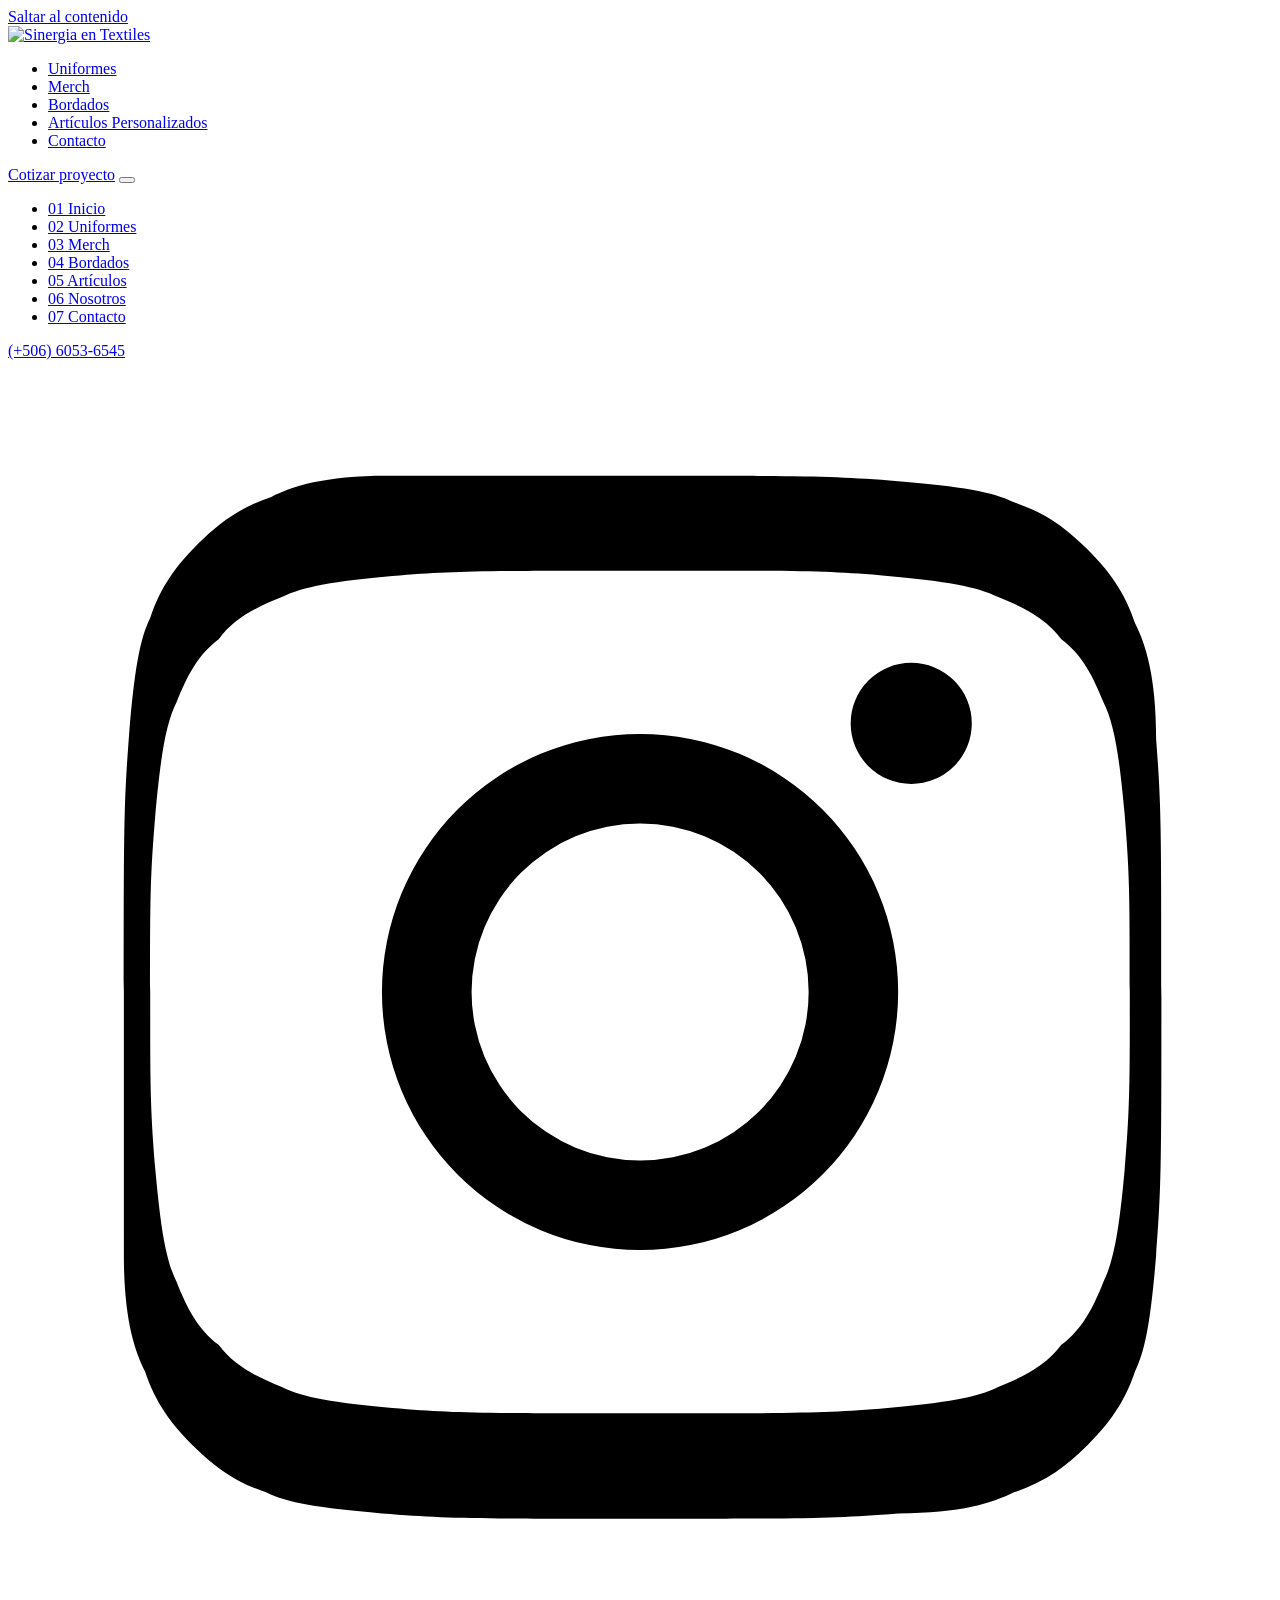
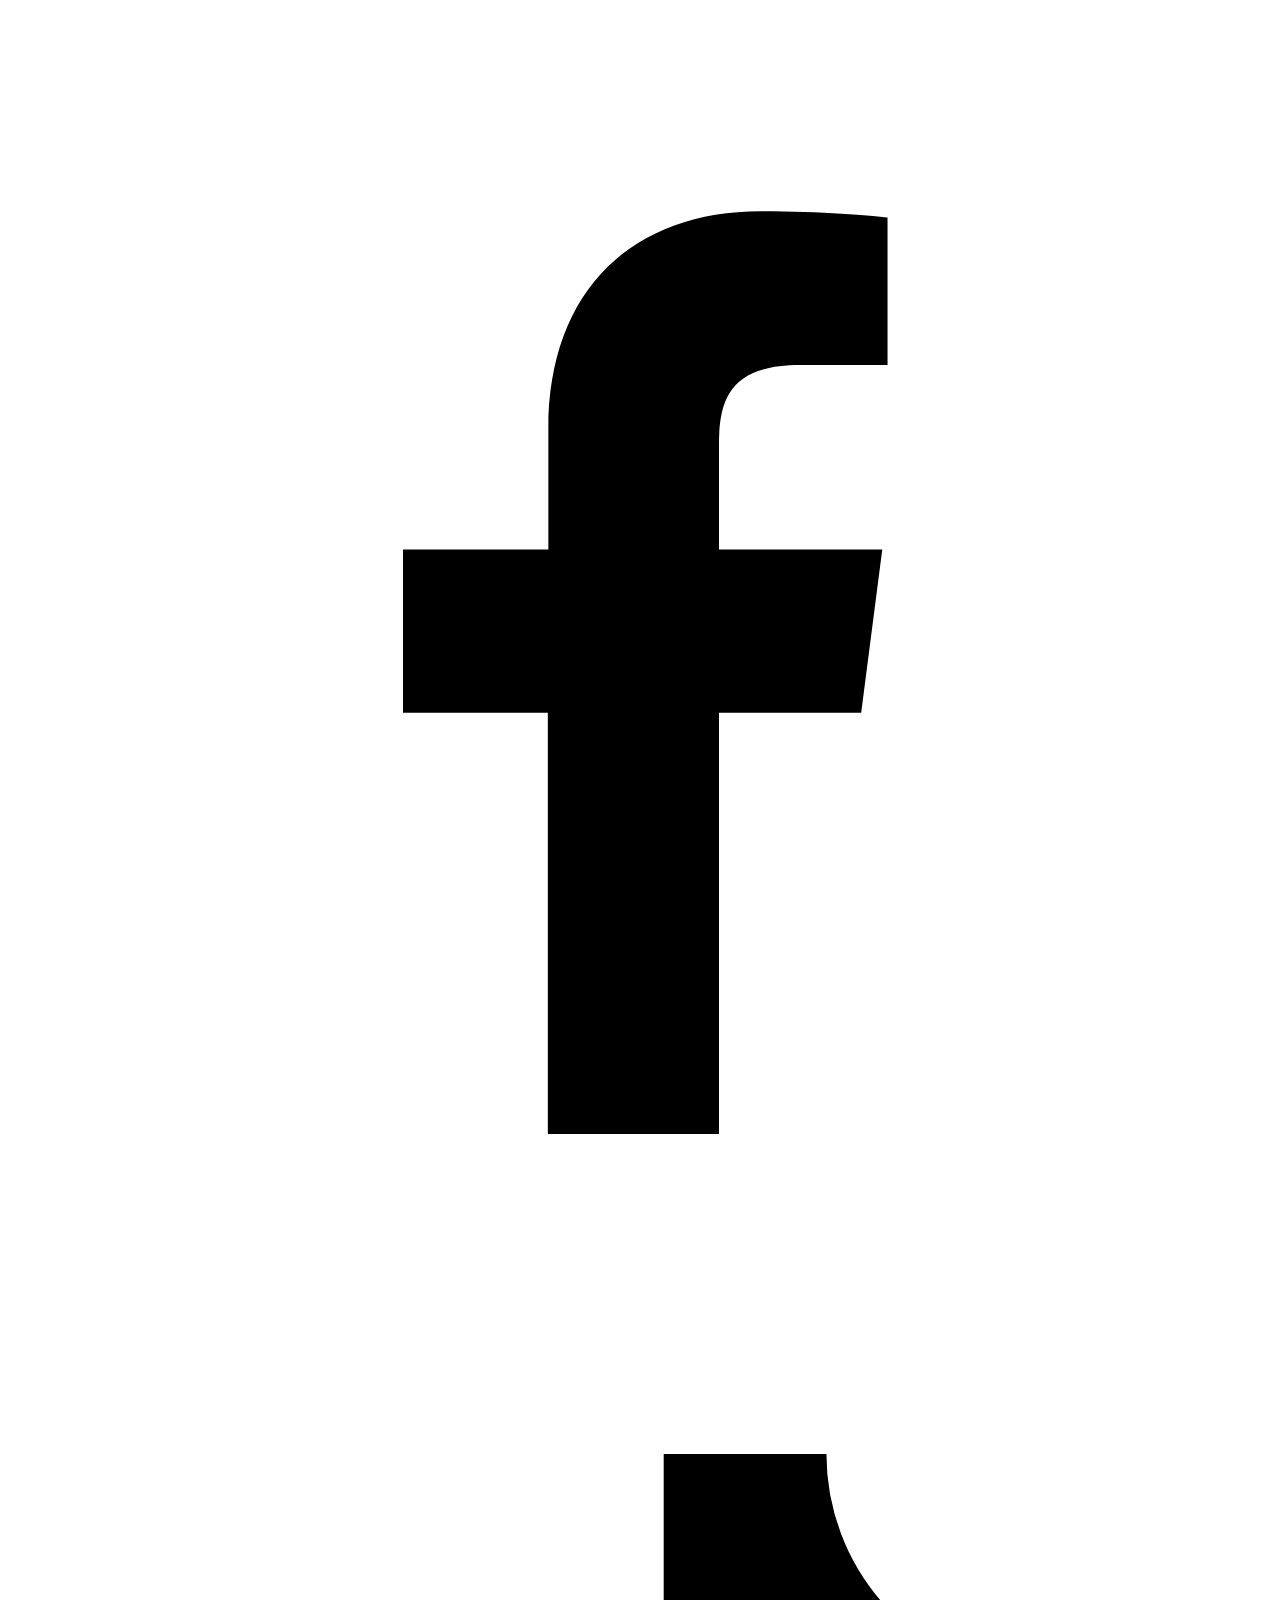
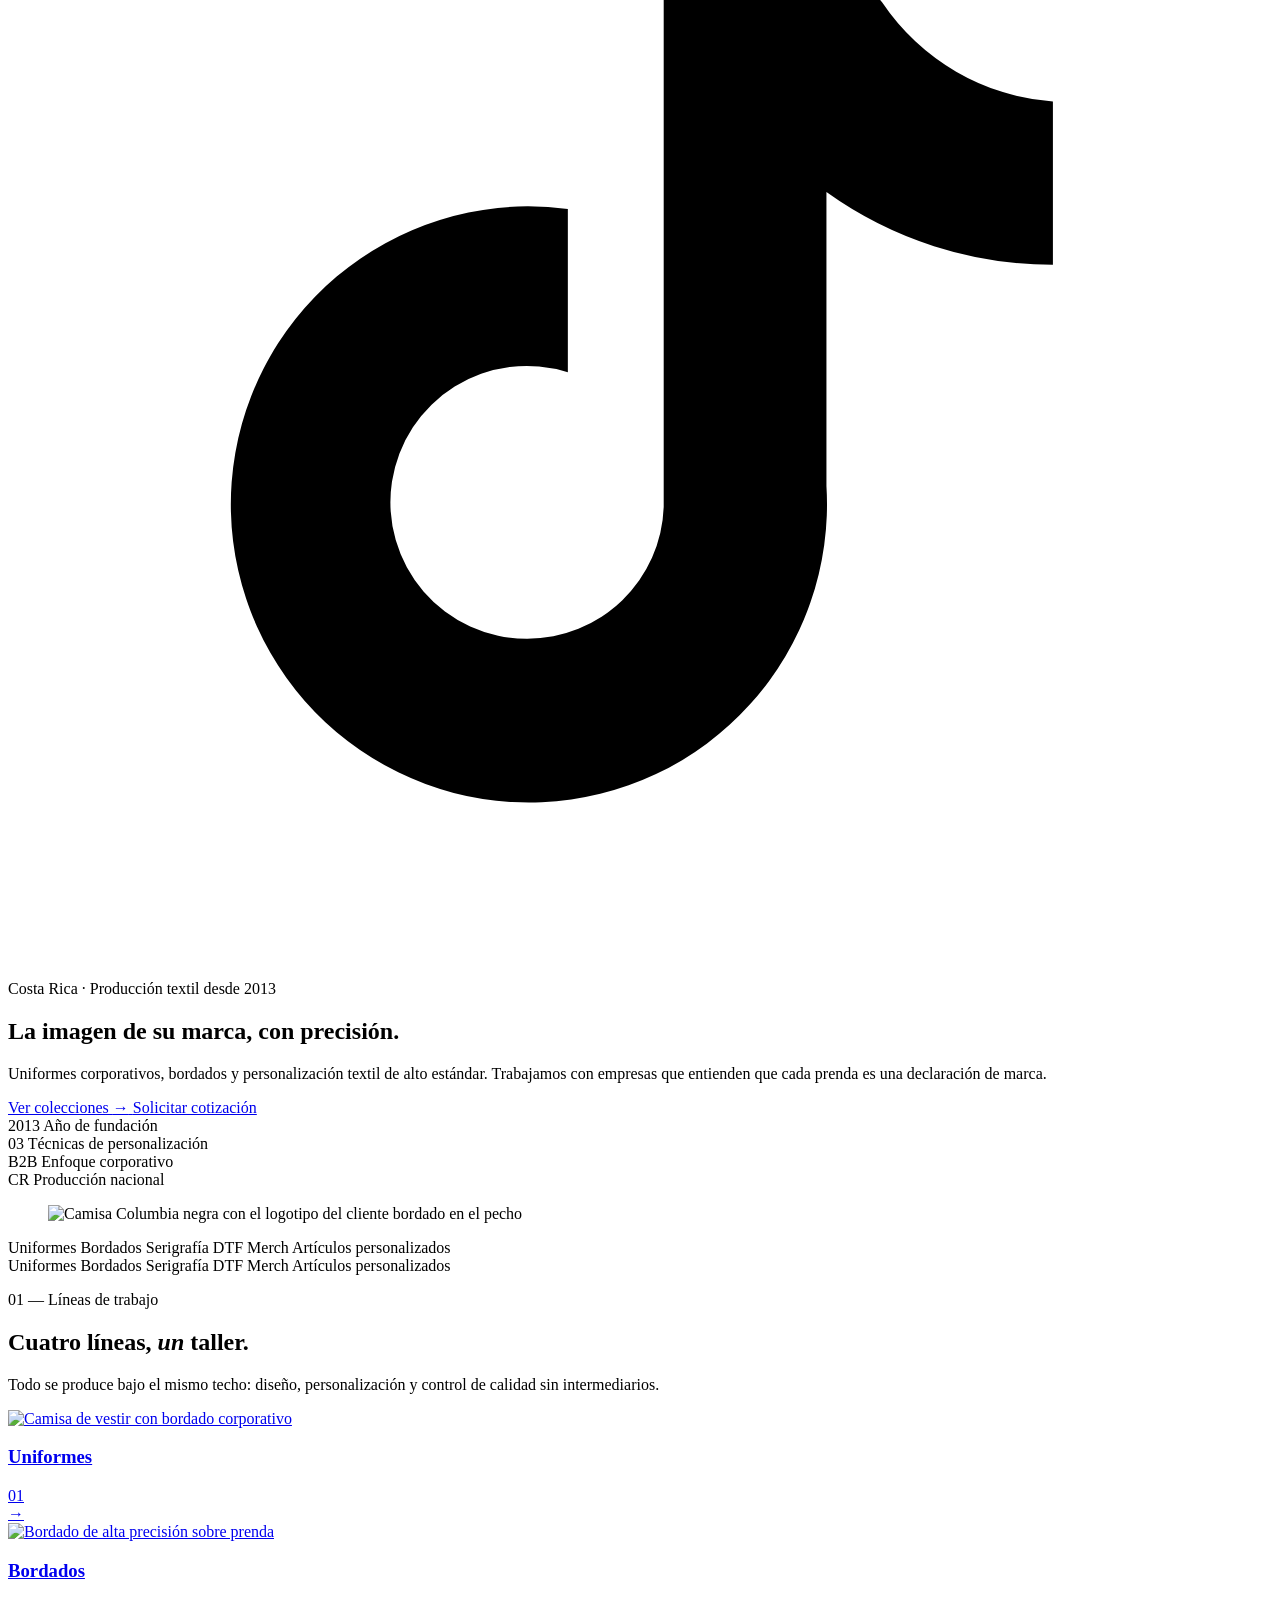
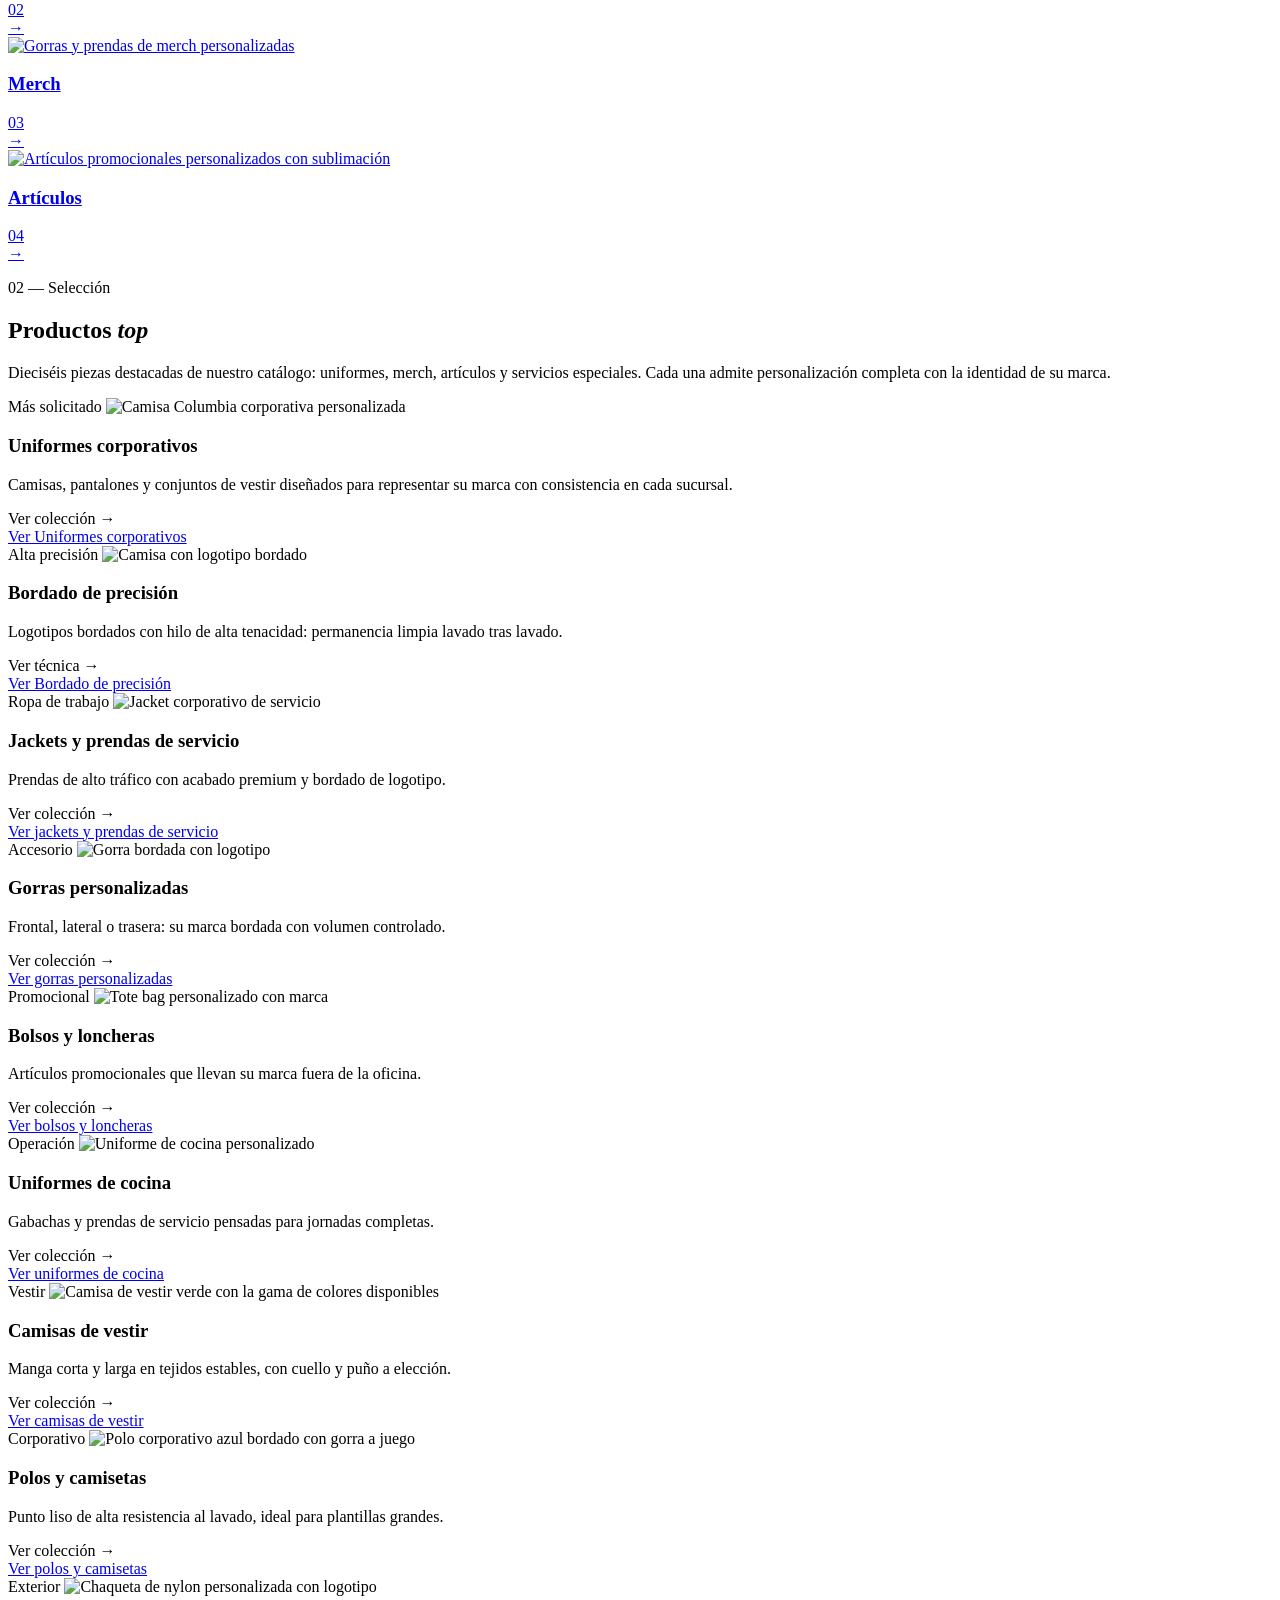
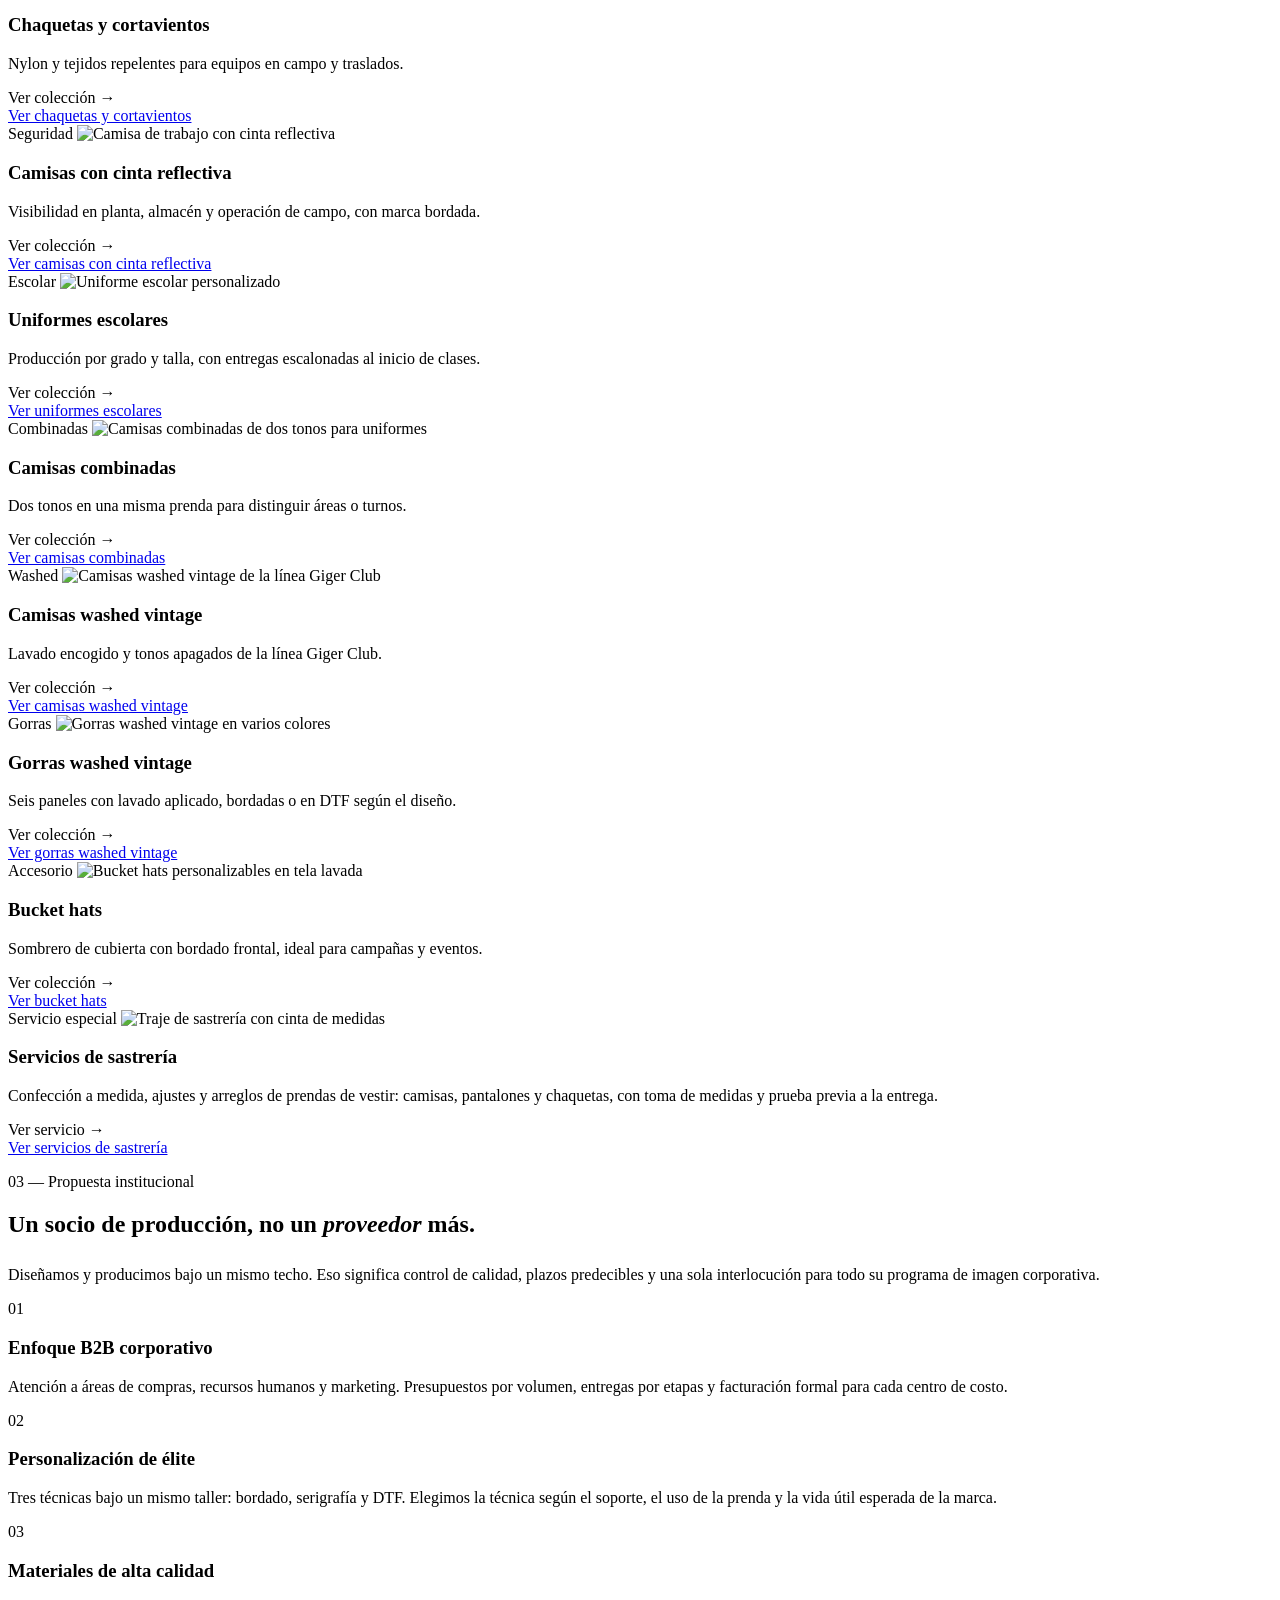
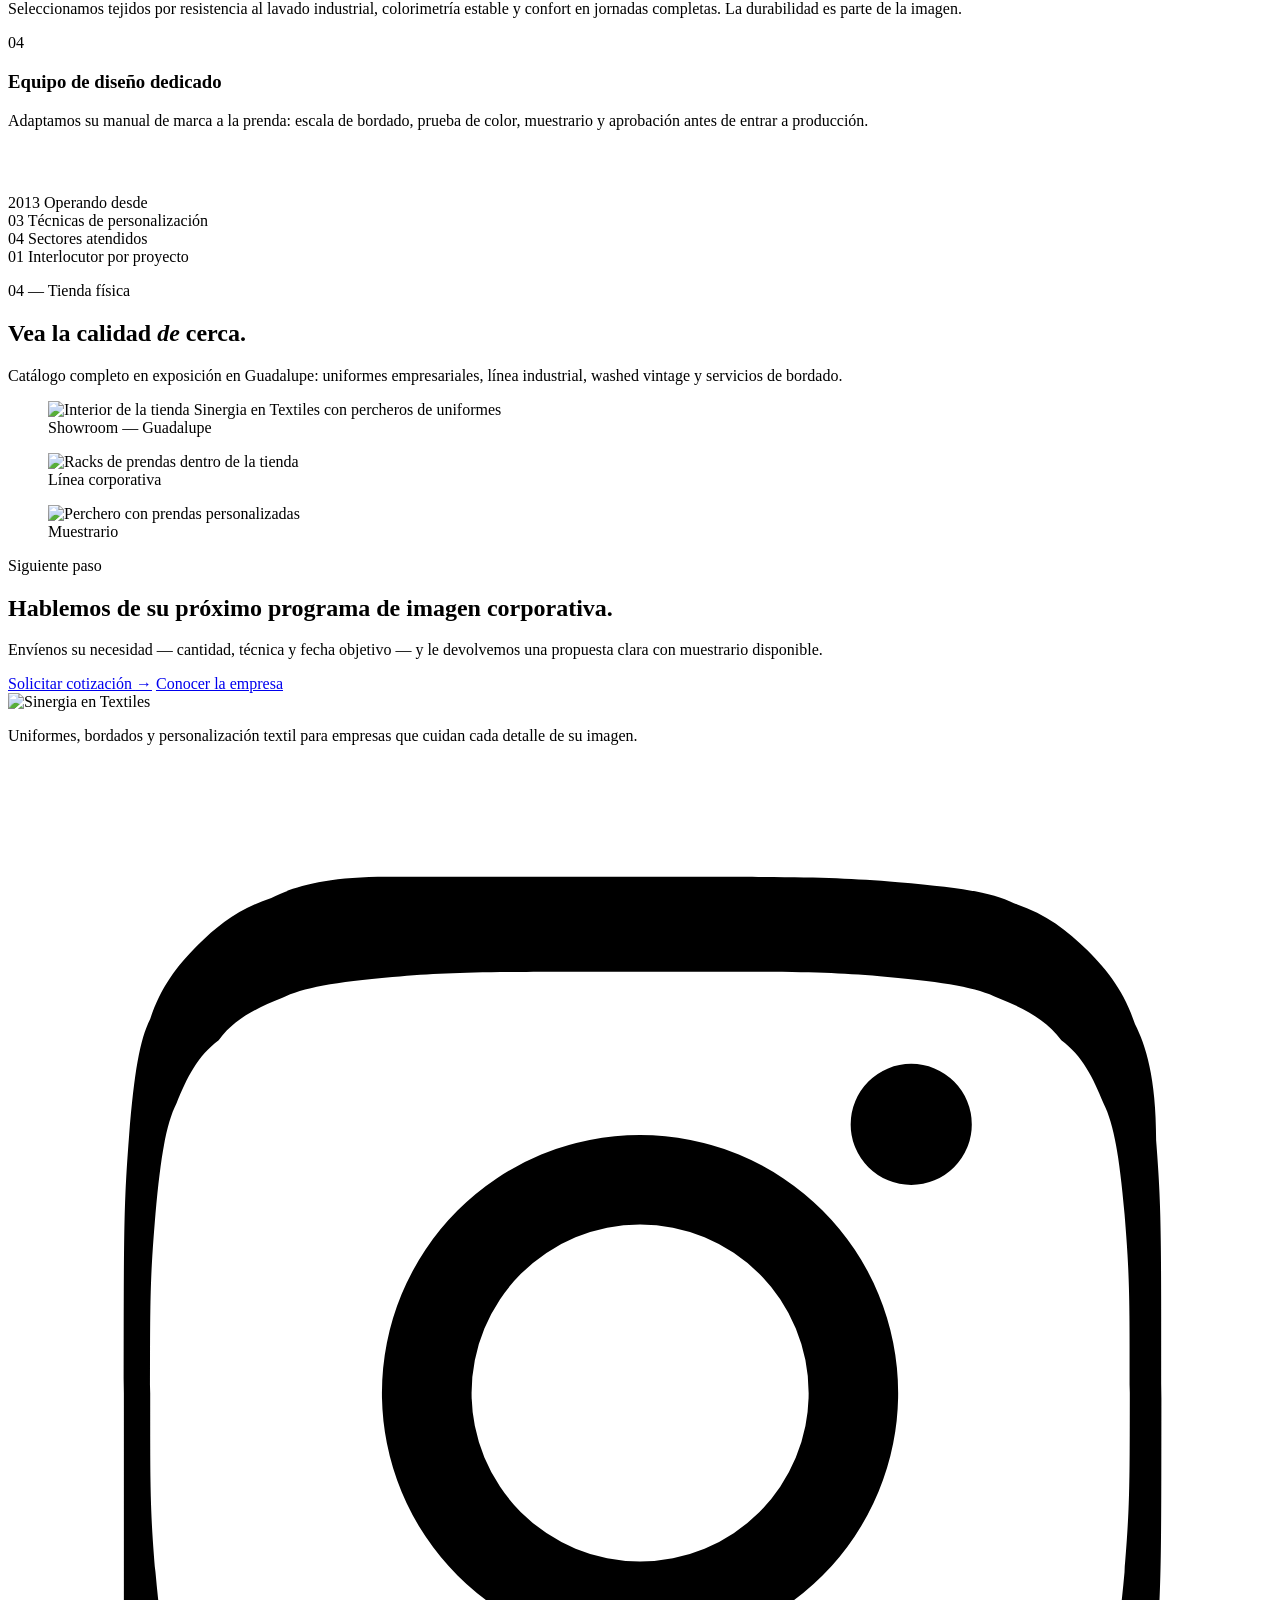
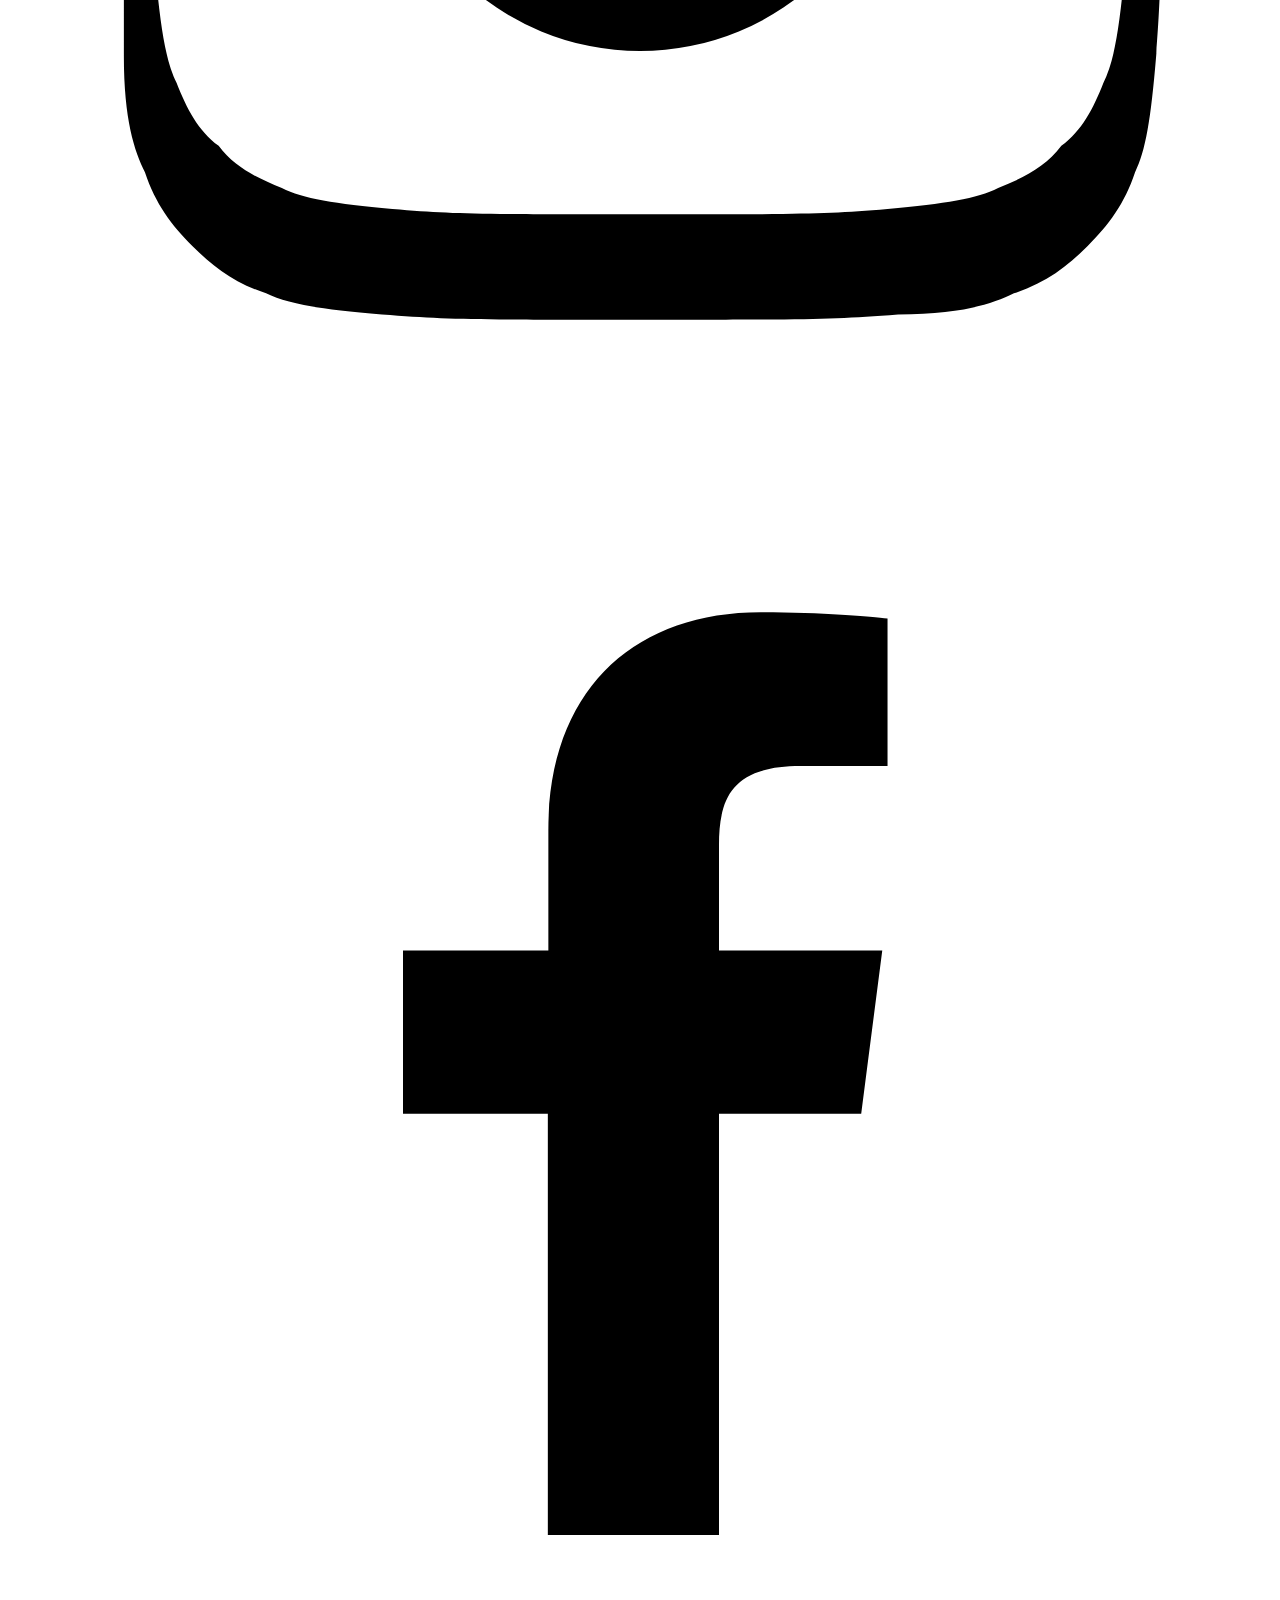
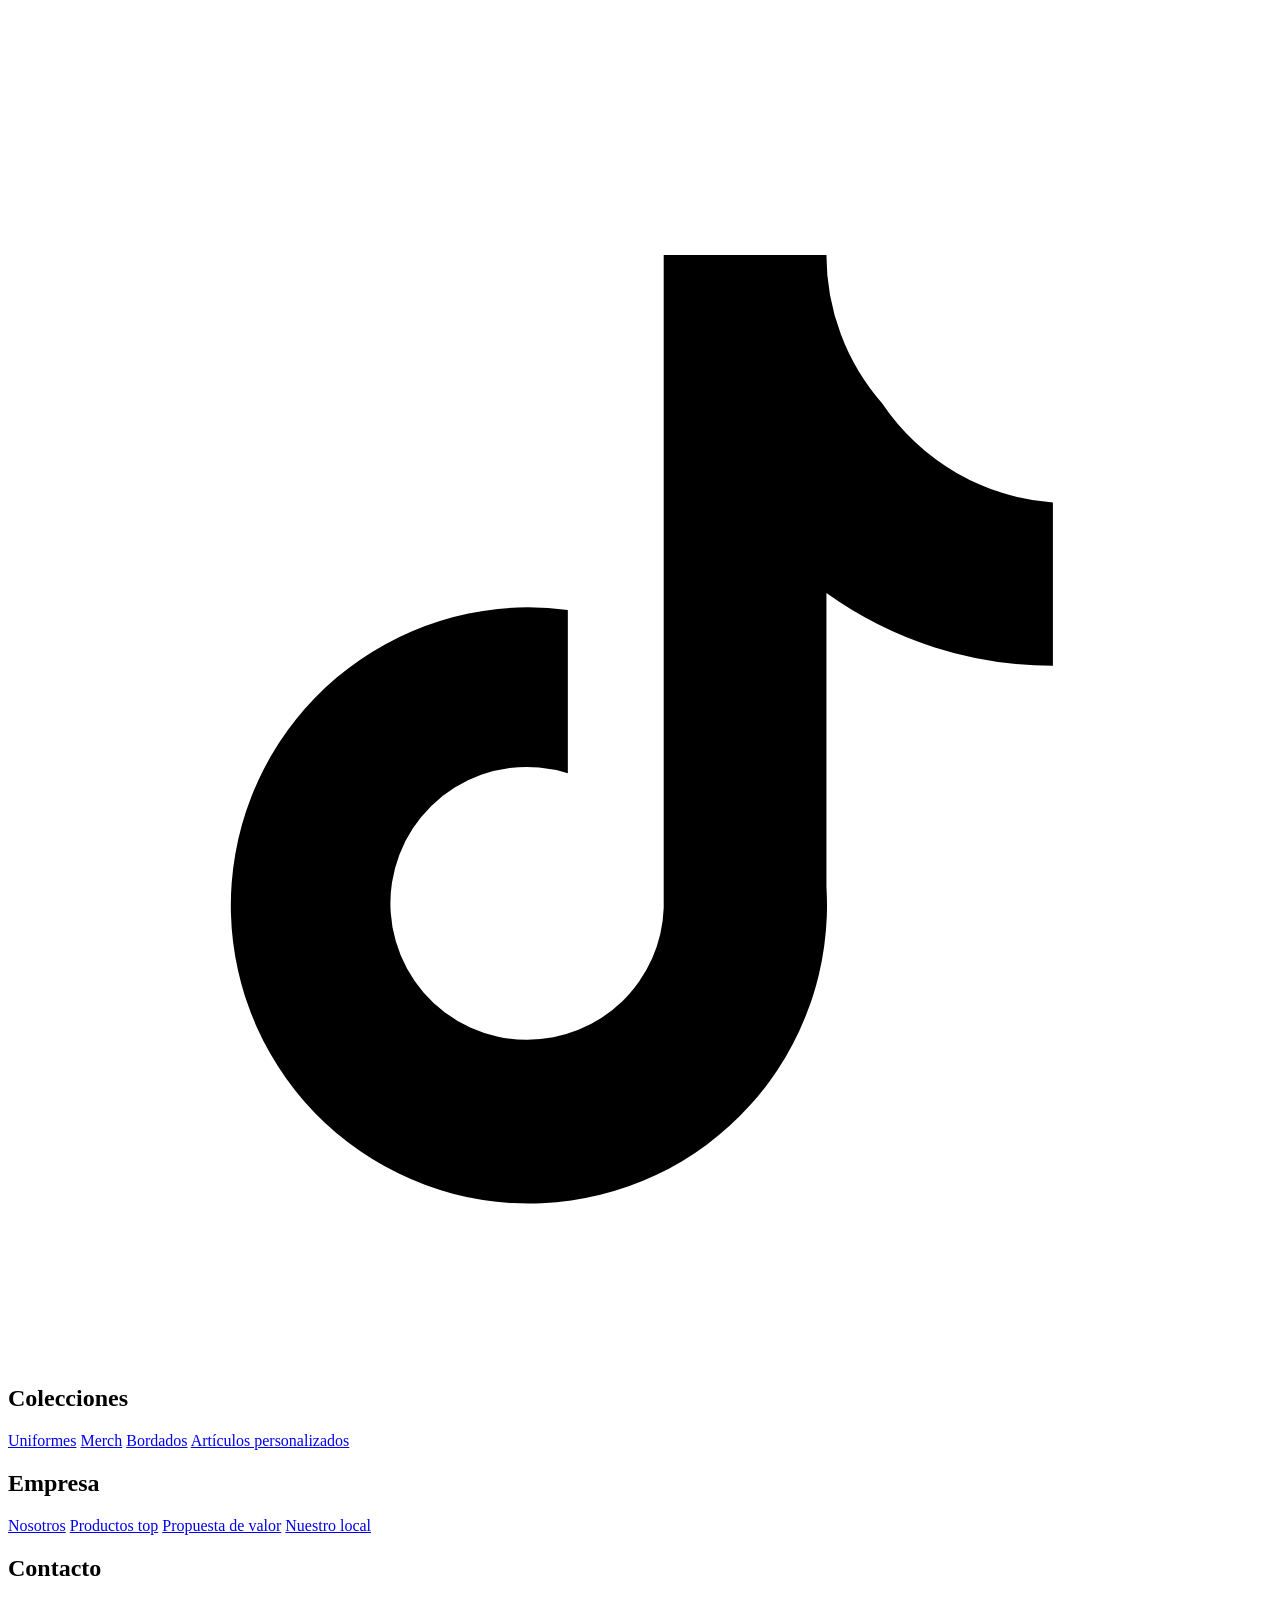
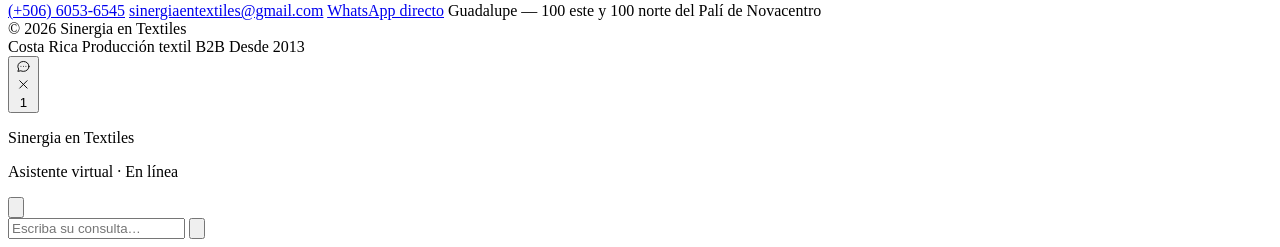
==== index.html @ bd2193d7 "Add files via upload" ====
<!DOCTYPE html>
<html lang="es" class="no-js">
<head>
<meta charset="utf-8">
<meta name="viewport" content="width=device-width, initial-scale=1">
<title>Sinergia en Textiles — Uniformes, bordados y personalización textil en Costa Rica</title>
<meta name="description" content="Empresa costarricense especializada en uniformes empresariales, bordados, DTF y serigrafía desde 2013. Personalización textil de alto estándar para marcas B2B.">
<meta name="theme-color" content="#0a0a0a">
<link rel="canonical" href="https://www.sinergiaentextiles.com/">
<link rel="icon" href="assets/favicon.png" type="image/png" sizes="48x48">

<meta property="og:type" content="website">
<meta property="og:locale" content="es_CR">
<meta property="og:site_name" content="Sinergia en Textiles">
<meta property="og:title" content="Sinergia en Textiles — Uniformes y bordados de alto estándar">
<meta property="og:description" content="Uniformes empresariales, bordados y personalización textil para marcas que cuidan su imagen. Costa Rica, desde 2013.">
<meta property="og:url" content="https://www.sinergiaentextiles.com/">
<meta name="twitter:card" content="summary_large_image">

<link rel="preload" href="assets/fonts/cormorant-garamond-300-2fed1d.woff2" as="font" type="font/woff2" crossorigin>
<link rel="preload" href="assets/fonts/inter-300-567244.woff2" as="font" type="font/woff2" crossorigin>
<link rel="stylesheet" href="css/fonts.css">
<link rel="stylesheet" href="css/styles.css">

<script type="application/ld+json">
{
  "@context": "https://schema.org",
  "@type": "Organization",
  "name": "Sinergia en Textiles",
  "url": "https://www.sinergiaentextiles.com",
  "logo": "https://www.sinergiaentextiles.com/assets/Log_transparente.png",
  "foundingDate": "2013",
  "description": "Producción y distribución de uniformes, bordados y personalización textil (DTF, serigrafía y bordado) para empresas en Costa Rica.",
  "address": {
    "@type": "PostalAddress",
    "addressLocality": "Guadalupe",
    "addressCountry": "CR"
  },
  "contactPoint": {
    "@type": "ContactPoint",
    "telephone": "+506-6053-6545",
    "email": "sinergiaentextiles@gmail.com",
    "contactType": "customer service",
    "areaServed": "CR",
    "availableLanguage": ["es"]
  },
  "sameAs": [
    "https://www.instagram.com/sinergia_en_textiles/",
    "https://www.facebook.com/profile.php?id=61590457753115",
    "https://www.tiktok.com/@sinergia_en_textiles"
  ]
}
</script>
<script type="application/ld+json">
{
  "@context": "https://schema.org",
  "@type": "WebSite",
  "name": "Sinergia en Textiles",
  "url": "https://www.sinergiaentextiles.com/",
  "inLanguage": "es-CR",
  "publisher": {
    "@type": "Organization",
    "name": "Sinergia en Textiles"
  }
}
</script>
</head>

<body>
<div class="scroll-progress" aria-hidden="true"></div>
<a class="skip-link" href="#main">Saltar al contenido</a>

<!-- ============================ HEADER FLOTANTE ============================ -->
<header class="site-header" id="site-header">
  <div class="site-header__inner">
    <a class="brand" href="index.html">
      <img class="brand__mark" src="assets/Log_mark.webp" alt="Sinergia en Textiles" width="212" height="291" decoding="async">
    </a>

    <nav class="nav" aria-label="Navegación principal">
      <ul class="nav__list">
        <li><a class="nav__link" href="uniformes.html">Uniformes</a></li>
        <li><a class="nav__link" href="merch.html">Merch</a></li>
        <li><a class="nav__link" href="bordados.html">Bordados</a></li>
        <li><a class="nav__link" href="articulos-personalizados.html">Artículos Personalizados</a></li>
        <li><a class="nav__link" href="contacto.html">Contacto</a></li>
      </ul>
    </nav>

    <div class="header-actions">
      <a class="btn btn--sm header-cta" href="contacto.html" data-magnetic="0.18">Cotizar proyecto</a>
      <button class="nav-toggle" type="button" aria-expanded="false" aria-controls="nav-panel" aria-label="Abrir menú">
        <span class="nav-toggle__bar"></span>
        <span class="nav-toggle__bar"></span>
      </button>
    </div>
  </div>
</header>

<!-- Menú móvil -->
<div class="nav-panel" id="nav-panel" role="dialog" aria-modal="true" aria-label="Menú de navegación">
  <nav>
    <ul class="nav-panel__list">
      <li><a href="index.html"><span class="nav-panel__num">01</span> Inicio</a></li>
      <li><a href="uniformes.html"><span class="nav-panel__num">02</span> Uniformes</a></li>
      <li><a href="merch.html"><span class="nav-panel__num">03</span> Merch</a></li>
      <li><a href="bordados.html"><span class="nav-panel__num">04</span> Bordados</a></li>
      <li><a href="articulos-personalizados.html"><span class="nav-panel__num">05</span> Artículos</a></li>
      <li><a href="nosotros.html"><span class="nav-panel__num">06</span> Nosotros</a></li>
      <li><a href="contacto.html"><span class="nav-panel__num">07</span> Contacto</a></li>
    </ul>
  </nav>
  <div class="nav-panel__foot">
    <a href="tel:+50660536545">(+506) 6053-6545</a>
    <div class="social">
      <a class="social__link" href="https://www.instagram.com/sinergia_en_textiles/" target="_blank" rel="noopener" aria-label="Instagram de Sinergia en Textiles">
        <svg viewBox="0 0 24 24" aria-hidden="true"><path d="M12 2.2c3.2 0 3.6 0 4.9.1 1.2.1 1.8.2 2.2.4.6.2 1 .5 1.4.9.4.4.7.8.9 1.4.2.4.4 1 .4 2.2.1 1.3.1 1.7.1 4.9s0 3.6-.1 4.9c-.1 1.2-.2 1.8-.4 2.2-.2.6-.5 1-.9 1.4-.4.4-.8.7-1.4.9-.4.2-1 .4-2.2.4-1.3.1-1.7.1-4.9.1s-3.6 0-4.9-.1c-1.2-.1-1.8-.2-2.2-.4-.6-.2-1-.5-1.4-.9-.4-.4-.7-.8-.9-1.4-.2-.4-.4-1-.4-2.2C2.2 15.6 2.2 15.2 2.2 12s0-3.6.1-4.9c.1-1.2.2-1.8.4-2.2.2-.6.5-1 .9-1.4.4-.4.8-.7 1.4-.9.4-.2 1-.4 2.2-.4C8.4 2.2 8.8 2.2 12 2.2zm0 1.8c-3.1 0-3.5 0-4.7.1-1.1.1-1.7.2-2.1.4-.5.2-.9.4-1.2.8-.4.3-.6.7-.8 1.2-.2.4-.3 1-.4 2.1C2.7 9.8 2.7 10.2 2.7 12s0 2.2.1 3.4c.1 1.1.2 1.7.4 2.1.2.5.4.9.8 1.2.3.4.7.6 1.2.8.4.2 1 .3 2.1.4 1.2.1 1.6.1 4.7.1s3.5 0 4.7-.1c1.1-.1 1.7-.2 2.1-.4.5-.2.9-.4 1.2-.8.4-.3.6-.7.8-1.2.2-.4.3-1 .4-2.1.1-1.2.1-1.6.1-3.4s0-2.2-.1-3.4c-.1-1.1-.2-1.7-.4-2.1-.2-.5-.4-.9-.8-1.2-.3-.4-.7-.6-1.2-.8-.4-.2-1-.3-2.1-.4C15.5 4 15.1 4 12 4zm0 3.1a4.9 4.9 0 1 1 0 9.8 4.9 4.9 0 0 1 0-9.8zm0 8.1a3.2 3.2 0 1 0 0-6.4 3.2 3.2 0 0 0 0 6.4zm6.3-8.3a1.15 1.15 0 1 1-2.3 0 1.15 1.15 0 0 1 2.3 0z"/></svg>
      </a>
      <a class="social__link" href="https://www.facebook.com/profile.php?id=61590457753115&amp;locale=es_LA" target="_blank" rel="noopener" aria-label="Facebook de Sinergia en Textiles">
        <svg viewBox="0 0 24 24" aria-hidden="true"><path d="M13.5 21v-8h2.7l.4-3.1h-3.1V7.9c0-.9.25-1.5 1.55-1.5h1.65V3.6c-.29-.04-1.27-.12-2.41-.12-2.39 0-4.03 1.46-4.03 4.14v2.28H7.5V13h2.75v8h3.25z"/></svg>
      </a>
      <a class="social__link" href="https://www.tiktok.com/@sinergia_en_textiles" target="_blank" rel="noopener" aria-label="TikTok de Sinergia en Textiles">
        <svg viewBox="0 0 24 24" aria-hidden="true"><path d="M16.6 5.82A4.28 4.28 0 0 1 15.54 3h-3.09v12.4a2.59 2.59 0 0 1-2.59 2.5 2.59 2.59 0 1 1 .77-5.06v-3.1a5.66 5.66 0 0 0-.77-.05A5.66 5.66 0 1 0 15.54 15V9.42a7.35 7.35 0 0 0 4.3 1.38V7.7a4.28 4.28 0 0 1-3.24-1.88z"/></svg>
      </a>
    </div>
  </div>
</div>

<main id="main">

  <!-- ================================ HERO ================================ -->
  <section class="hero" aria-labelledby="hero-title">
    <div class="hero__fallback" aria-hidden="true"></div>

    <!-- Micro partículas en los colores del logotipo (lima / turquesa) -->
    <div class="hero__particles" data-particles="26" aria-hidden="true"></div>

    <div class="hero__inner">
      <div class="hero__copy">
        <p class="eyebrow reveal">Costa Rica · Producción textil desde 2013</p>

        <h1 class="hero__title" id="hero-title">
          <span class="w" style="animation-delay:.12s">La</span>
          <span class="w" style="animation-delay:.20s">imagen</span>
          <span class="w" style="animation-delay:.28s">de</span>
          <span class="w" style="animation-delay:.36s">su</span>
          <span class="w" style="animation-delay:.44s">marca,</span>
          <span class="w" style="animation-delay:.56s">con</span>
          <span class="w" style="animation-delay:.66s"><span class="gradient-text">precisión.</span></span>
        </h1>

        <p class="hero__lead reveal" data-delay="2">
          Uniformes corporativos, bordados y personalización textil de alto estándar.
          Trabajamos con empresas que entienden que cada prenda es una declaración de marca.
        </p>

        <div class="hero__actions reveal" data-delay="3">
          <a class="btn btn--solid" href="uniformes.html" data-magnetic="0.22">
            Ver colecciones <span class="btn__arrow" aria-hidden="true">→</span>
          </a>
          <a class="btn" href="contacto.html" data-magnetic="0.22">Solicitar cotización</a>
        </div>

        <div class="hero__meta reveal" data-delay="4">
          <div class="hero__meta-item neu-in">
            <span class="hero__meta-value">2013</span>
            <span class="hero__meta-label">Año de fundación</span>
          </div>
          <div class="hero__meta-item neu-in">
            <span class="hero__meta-value">03</span>
            <span class="hero__meta-label">Técnicas de personalización</span>
          </div>
          <div class="hero__meta-item neu-in">
            <span class="hero__meta-value">B2B</span>
            <span class="hero__meta-label">Enfoque corporativo</span>
          </div>
          <div class="hero__meta-item neu-in">
            <span class="hero__meta-value">CR</span>
            <span class="hero__meta-label">Producción nacional</span>
          </div>
        </div>

      </div>

      <!-- Pieza protagonista: al lado del texto, con el mismo peso visual -->
      <figure class="hero__product levitate" data-speed="0.07">
        <img src="assets/img/camisa-columbia-negra.webp"
             alt="Camisa Columbia negra con el logotipo del cliente bordado en el pecho"
             width="900" height="909" fetchpriority="high" decoding="async">
      </figure>
    </div>
  </section>

  <!-- ============================== MARQUEE =============================== -->
  <section class="marquee" aria-label="Servicios">
    <div class="marquee__track">
      <div class="marquee__group">
        <span class="marquee__item">Uniformes</span><span class="marquee__dot"></span>
        <span class="marquee__item marquee__item--on">Bordados</span><span class="marquee__dot"></span>
        <span class="marquee__item">Serigrafía</span><span class="marquee__dot"></span>
        <span class="marquee__item marquee__item--on">DTF</span><span class="marquee__dot"></span>
        <span class="marquee__item">Merch</span><span class="marquee__dot"></span>
        <span class="marquee__item marquee__item--on">Artículos personalizados</span><span class="marquee__dot"></span>
      </div>
      <div class="marquee__group" aria-hidden="true">
        <span class="marquee__item">Uniformes</span><span class="marquee__dot"></span>
        <span class="marquee__item marquee__item--on">Bordados</span><span class="marquee__dot"></span>
        <span class="marquee__item">Serigrafía</span><span class="marquee__dot"></span>
        <span class="marquee__item marquee__item--on">DTF</span><span class="marquee__dot"></span>
        <span class="marquee__item">Merch</span><span class="marquee__dot"></span>
        <span class="marquee__item marquee__item--on">Artículos personalizados</span><span class="marquee__dot"></span>
      </div>
    </div>
  </section>

  <!-- ============================ CATEGORÍAS ============================== -->
  <section class="section section--tight" aria-labelledby="cat-title">
    <div class="container">
      <header class="section__head section__head--split reveal">
        <div>
          <p class="section__index">01 — Líneas de trabajo</p>
          <h2 class="section__title" id="cat-title">Cuatro líneas, <em class="italic-accent">un</em> taller.</h2>
        </div>
        <p class="section__intro">
          Todo se produce bajo el mismo techo: diseño, personalización y control de calidad
          sin intermediarios.
        </p>
      </header>

      <div class="categories">
        <a class="cat cat--studio reveal" href="uniformes.html" data-tilt="9">
          <div class="cat__media">
            <img src="assets/img/prod-vestir.webp" srcset="assets/img/prod-vestir-450.webp 450w, assets/img/prod-vestir.webp 900w" sizes="(min-width: 900px) 24vw, 46vw" alt="Camisa de vestir con bordado corporativo" width="900" height="1125" loading="lazy" decoding="async">
          </div>
          <div class="cat__row">
            <h3 class="cat__name">Uniformes</h3>
            <span class="cat__num">01</span>
          </div>
          <span class="cat__arrow" aria-hidden="true">→</span>
        </a>

        <a class="cat reveal" data-delay="1" href="bordados.html" data-tilt="9">
          <div class="cat__media">
            <img src="assets/img/prod-bordado.webp" srcset="assets/img/prod-bordado-450.webp 450w, assets/img/prod-bordado.webp 900w" sizes="(min-width: 900px) 24vw, 46vw" alt="Bordado de alta precisión sobre prenda" width="900" height="1125" loading="lazy" decoding="async">
          </div>
          <div class="cat__row">
            <h3 class="cat__name">Bordados</h3>
            <span class="cat__num">02</span>
          </div>
          <span class="cat__arrow" aria-hidden="true">→</span>
        </a>

        <a class="cat reveal" data-delay="2" href="merch.html" data-tilt="9">
          <div class="cat__media">
            <img src="assets/img/prod-gorras.webp" srcset="assets/img/prod-gorras-450.webp 450w, assets/img/prod-gorras.webp 900w" sizes="(min-width: 900px) 24vw, 46vw" alt="Gorras y prendas de merch personalizadas" width="900" height="1125" loading="lazy" decoding="async">
          </div>
          <div class="cat__row">
            <h3 class="cat__name">Merch</h3>
            <span class="cat__num">03</span>
          </div>
          <span class="cat__arrow" aria-hidden="true">→</span>
        </a>

        <a class="cat cat--studio reveal" data-delay="3" href="articulos-personalizados.html" data-tilt="9">
          <div class="cat__media">
            <img src="assets/img/art-taza.webp" srcset="assets/img/art-taza-450.webp 450w, assets/img/art-taza.webp 900w" sizes="(min-width: 900px) 24vw, 46vw" alt="Artículos promocionales personalizados con sublimación" width="900" height="1125" loading="lazy" decoding="async">
          </div>
          <div class="cat__row">
            <h3 class="cat__name">Artículos</h3>
            <span class="cat__num">04</span>
          </div>
          <span class="cat__arrow" aria-hidden="true">→</span>
        </a>
      </div>
    </div>
  </section>

  <!-- ========================= PRODUCTOS TOP ============================= -->
  <section class="section section--line" aria-labelledby="productos-title">
    <div class="container">
      <header class="section__head section__head--split reveal">
        <div>
          <p class="section__index">02 — Selección</p>
          <h2 class="section__title" id="productos-title">Productos <em class="italic-accent">top</em></h2>
        </div>
        <p class="section__intro">
          Dieciséis piezas destacadas de nuestro catálogo: uniformes, merch, artículos
          y servicios especiales. Cada una admite personalización completa con la
          identidad de su marca.
        </p>
      </header>

      <div class="products products--feature">

        <article class="card card--hero reveal" data-tilt="6">
          <div class="card__media">
            <span class="tag card__tag">Más solicitado</span>
            <img src="assets/img/prod-columbia.webp" srcset="assets/img/prod-columbia-450.webp 450w, assets/img/prod-columbia.webp 900w" sizes="(min-width: 1000px) 30vw, (min-width: 640px) 46vw, 92vw" alt="Camisa Columbia corporativa personalizada" width="900" height="1125" fetchpriority="high" decoding="async">
          </div>
          <div class="card__body">
            <h3 class="card__title">Uniformes corporativos</h3>
            <p class="card__text">
              Camisas, pantalones y conjuntos de vestir diseñados para representar
              su marca con consistencia en cada sucursal.
            </p>
            <div class="card__foot">
              <span>Ver colección</span>
              <span class="card__arrow" aria-hidden="true">→</span>
            </div>
          </div>
          <a class="card__link" href="uniformes.html"><span class="sr-only">Ver Uniformes corporativos</span></a>
        </article>

        <article class="card card--wide reveal" data-delay="1" data-tilt="6">
          <div class="card__media">
            <span class="tag card__tag">Alta precisión</span>
            <img src="assets/img/prod-camisa-bordada.webp" srcset="assets/img/prod-camisa-bordada-450.webp 450w, assets/img/prod-camisa-bordada.webp 900w" sizes="(min-width: 1000px) 30vw, (min-width: 640px) 46vw, 92vw" alt="Camisa con logotipo bordado" width="900" height="1125" loading="lazy" decoding="async">
          </div>
          <div class="card__body">
            <h3 class="card__title">Bordado de precisión</h3>
            <p class="card__text">Logotipos bordados con hilo de alta tenacidad: permanencia limpia lavado tras lavado.</p>
            <div class="card__foot">
              <span>Ver técnica</span>
              <span class="card__arrow" aria-hidden="true">→</span>
            </div>
          </div>
          <a class="card__link" href="bordados.html"><span class="sr-only">Ver Bordado de precisión</span></a>
        </article>

        <article class="card card--wide card--studio reveal" data-delay="2" data-tilt="6">
          <div class="card__media">
            <span class="tag card__tag">Ropa de trabajo</span>
            <img src="assets/img/prod-jacket.webp" srcset="assets/img/prod-jacket-450.webp 450w, assets/img/prod-jacket.webp 900w" sizes="(min-width: 1000px) 30vw, (min-width: 640px) 46vw, 92vw" alt="Jacket corporativo de servicio" width="900" height="1125" loading="lazy" decoding="async">
          </div>
          <div class="card__body">
            <h3 class="card__title">Jackets y prendas de servicio</h3>
            <p class="card__text">Prendas de alto tráfico con acabado premium y bordado de logotipo.</p>
            <div class="card__foot">
              <span>Ver colección</span>
              <span class="card__arrow" aria-hidden="true">→</span>
            </div>
          </div>
          <a class="card__link" href="uniformes.html"><span class="sr-only">Ver jackets y prendas de servicio</span></a>
        </article>

        <article class="card reveal" data-tilt="7">
          <div class="card__media">
            <span class="tag card__tag">Accesorio</span>
            <img src="assets/img/prod-gorra-bordada.webp" srcset="assets/img/prod-gorra-bordada-450.webp 450w, assets/img/prod-gorra-bordada.webp 900w" sizes="(min-width: 1000px) 30vw, (min-width: 640px) 46vw, 92vw" alt="Gorra bordada con logotipo" width="900" height="1125" loading="lazy" decoding="async">
          </div>
          <div class="card__body">
            <h3 class="card__title">Gorras personalizadas</h3>
            <p class="card__text">Frontal, lateral o trasera: su marca bordada con volumen controlado.</p>
            <div class="card__foot">
              <span>Ver colección</span>
              <span class="card__arrow" aria-hidden="true">→</span>
            </div>
          </div>
          <a class="card__link" href="merch.html"><span class="sr-only">Ver gorras personalizadas</span></a>
        </article>

        <article class="card card--drop card--studio reveal" data-delay="1" data-tilt="7">
          <div class="card__media">
            <span class="tag card__tag">Promocional</span>
            <img src="assets/img/art-tote.webp" srcset="assets/img/art-tote-450.webp 450w, assets/img/art-tote.webp 900w" sizes="(min-width: 1000px) 30vw, (min-width: 640px) 46vw, 92vw" alt="Tote bag personalizado con marca" width="900" height="1125" loading="lazy" decoding="async">
          </div>
          <div class="card__body">
            <h3 class="card__title">Bolsos y loncheras</h3>
            <p class="card__text">Artículos promocionales que llevan su marca fuera de la oficina.</p>
            <div class="card__foot">
              <span>Ver colección</span>
              <span class="card__arrow" aria-hidden="true">→</span>
            </div>
          </div>
          <a class="card__link" href="articulos-personalizados.html"><span class="sr-only">Ver bolsos y loncheras</span></a>
        </article>

        <article class="card card--studio reveal" data-delay="2" data-tilt="7">
          <div class="card__media">
            <span class="tag card__tag">Operación</span>
            <img src="assets/img/prod-cocina.webp" srcset="assets/img/prod-cocina-450.webp 450w, assets/img/prod-cocina.webp 900w" sizes="(min-width: 1000px) 30vw, (min-width: 640px) 46vw, 92vw" alt="Uniforme de cocina personalizado" width="900" height="1125" loading="lazy" decoding="async">
          </div>
          <div class="card__body">
            <h3 class="card__title">Uniformes de cocina</h3>
            <p class="card__text">Gabachas y prendas de servicio pensadas para jornadas completas.</p>
            <div class="card__foot">
              <span>Ver colección</span>
              <span class="card__arrow" aria-hidden="true">→</span>
            </div>
          </div>
          <a class="card__link" href="uniformes.html"><span class="sr-only">Ver uniformes de cocina</span></a>
        </article>

        <article class="card card--studio reveal" data-tilt="7">
          <div class="card__media">
            <span class="tag card__tag">Vestir</span>
            <img src="assets/img/prod-vestir.webp" srcset="assets/img/prod-vestir-450.webp 450w, assets/img/prod-vestir.webp 900w" sizes="(min-width: 1000px) 30vw, (min-width: 640px) 46vw, 92vw" alt="Camisa de vestir verde con la gama de colores disponibles" width="900" height="1125" loading="lazy" decoding="async">
          </div>
          <div class="card__body">
            <h3 class="card__title">Camisas de vestir</h3>
            <p class="card__text">Manga corta y larga en tejidos estables, con cuello y puño a elección.</p>
            <div class="card__foot">
              <span>Ver colección</span>
              <span class="card__arrow" aria-hidden="true">→</span>
            </div>
          </div>
          <a class="card__link" href="uniformes.html"><span class="sr-only">Ver camisas de vestir</span></a>
        </article>

        <article class="card reveal" data-delay="1" data-tilt="7">
          <div class="card__media">
            <span class="tag card__tag">Corporativo</span>
            <img src="assets/img/prod-polo.webp" srcset="assets/img/prod-polo-450.webp 450w, assets/img/prod-polo.webp 900w" sizes="(min-width: 1000px) 30vw, (min-width: 640px) 46vw, 92vw" alt="Polo corporativo azul bordado con gorra a juego" width="900" height="1125" loading="lazy" decoding="async">
          </div>
          <div class="card__body">
            <h3 class="card__title">Polos y camisetas</h3>
            <p class="card__text">Punto liso de alta resistencia al lavado, ideal para plantillas grandes.</p>
            <div class="card__foot">
              <span>Ver colección</span>
              <span class="card__arrow" aria-hidden="true">→</span>
            </div>
          </div>
          <a class="card__link" href="uniformes.html"><span class="sr-only">Ver polos y camisetas</span></a>
        </article>

        <article class="card card--studio reveal" data-delay="2" data-tilt="7">
          <div class="card__media">
            <span class="tag card__tag">Exterior</span>
            <img src="assets/img/prod-jacket-nylon.webp" srcset="assets/img/prod-jacket-nylon-450.webp 450w, assets/img/prod-jacket-nylon.webp 900w" sizes="(min-width: 1000px) 30vw, (min-width: 640px) 46vw, 92vw" alt="Chaqueta de nylon personalizada con logotipo" width="900" height="1125" loading="lazy" decoding="async">
          </div>
          <div class="card__body">
            <h3 class="card__title">Chaquetas y cortavientos</h3>
            <p class="card__text">Nylon y tejidos repelentes para equipos en campo y traslados.</p>
            <div class="card__foot">
              <span>Ver colección</span>
              <span class="card__arrow" aria-hidden="true">→</span>
            </div>
          </div>
          <a class="card__link" href="uniformes.html"><span class="sr-only">Ver chaquetas y cortavientos</span></a>
        </article>

        <article class="card reveal" data-tilt="7">
          <div class="card__media">
            <span class="tag card__tag">Seguridad</span>
            <img src="assets/img/prod-reflectiva.webp" srcset="assets/img/prod-reflectiva-450.webp 450w, assets/img/prod-reflectiva.webp 900w" sizes="(min-width: 1000px) 30vw, (min-width: 640px) 46vw, 92vw" alt="Camisa de trabajo con cinta reflectiva" width="900" height="1125" loading="lazy" decoding="async">
          </div>
          <div class="card__body">
            <h3 class="card__title">Camisas con cinta reflectiva</h3>
            <p class="card__text">Visibilidad en planta, almacén y operación de campo, con marca bordada.</p>
            <div class="card__foot">
              <span>Ver colección</span>
              <span class="card__arrow" aria-hidden="true">→</span>
            </div>
          </div>
          <a class="card__link" href="uniformes.html"><span class="sr-only">Ver camisas con cinta reflectiva</span></a>
        </article>

        <article class="card card--studio reveal" data-delay="1" data-tilt="7">
          <div class="card__media">
            <span class="tag card__tag">Escolar</span>
            <img src="assets/img/prod-escolares.webp" srcset="assets/img/prod-escolares-450.webp 450w, assets/img/prod-escolares.webp 900w" sizes="(min-width: 1000px) 30vw, (min-width: 640px) 46vw, 92vw" alt="Uniforme escolar personalizado" width="900" height="1125" loading="lazy" decoding="async">
          </div>
          <div class="card__body">
            <h3 class="card__title">Uniformes escolares</h3>
            <p class="card__text">Producción por grado y talla, con entregas escalonadas al inicio de clases.</p>
            <div class="card__foot">
              <span>Ver colección</span>
              <span class="card__arrow" aria-hidden="true">→</span>
            </div>
          </div>
          <a class="card__link" href="uniformes.html"><span class="sr-only">Ver uniformes escolares</span></a>
        </article>

        <article class="card reveal" data-delay="2" data-tilt="7">
          <div class="card__media">
            <span class="tag card__tag">Combinadas</span>
            <img src="assets/img/prod-combinada.webp" srcset="assets/img/prod-combinada-450.webp 450w, assets/img/prod-combinada.webp 900w" sizes="(min-width: 1000px) 30vw, (min-width: 640px) 46vw, 92vw" alt="Camisas combinadas de dos tonos para uniformes" width="900" height="1125" loading="lazy" decoding="async">
          </div>
          <div class="card__body">
            <h3 class="card__title">Camisas combinadas</h3>
            <p class="card__text">Dos tonos en una misma prenda para distinguir áreas o turnos.</p>
            <div class="card__foot">
              <span>Ver colección</span>
              <span class="card__arrow" aria-hidden="true">→</span>
            </div>
          </div>
          <a class="card__link" href="uniformes.html"><span class="sr-only">Ver camisas combinadas</span></a>
        </article>

        <article class="card card--studio reveal" data-tilt="7">
          <div class="card__media">
            <span class="tag card__tag">Washed</span>
            <img src="assets/img/prod-washed.webp" srcset="assets/img/prod-washed-450.webp 450w, assets/img/prod-washed.webp 900w" sizes="(min-width: 1000px) 30vw, (min-width: 640px) 46vw, 92vw" alt="Camisas washed vintage de la línea Giger Club" width="900" height="1125" loading="lazy" decoding="async">
          </div>
          <div class="card__body">
            <h3 class="card__title">Camisas washed vintage</h3>
            <p class="card__text">Lavado encogido y tonos apagados de la línea Giger Club.</p>
            <div class="card__foot">
              <span>Ver colección</span>
              <span class="card__arrow" aria-hidden="true">→</span>
            </div>
          </div>
          <a class="card__link" href="merch.html#giger-club"><span class="sr-only">Ver camisas washed vintage</span></a>
        </article>

        <article class="card card--studio reveal" data-delay="1" data-tilt="7">
          <div class="card__media">
            <span class="tag card__tag">Gorras</span>
            <img src="assets/img/prod-gorras-washed.webp" srcset="assets/img/prod-gorras-washed-450.webp 450w, assets/img/prod-gorras-washed.webp 900w" sizes="(min-width: 1000px) 30vw, (min-width: 640px) 46vw, 92vw" alt="Gorras washed vintage en varios colores" width="900" height="1125" loading="lazy" decoding="async">
          </div>
          <div class="card__body">
            <h3 class="card__title">Gorras washed vintage</h3>
            <p class="card__text">Seis paneles con lavado aplicado, bordadas o en DTF según el diseño.</p>
            <div class="card__foot">
              <span>Ver colección</span>
              <span class="card__arrow" aria-hidden="true">→</span>
            </div>
          </div>
          <a class="card__link" href="merch.html#giger-club"><span class="sr-only">Ver gorras washed vintage</span></a>
        </article>

        <article class="card card--studio reveal" data-delay="2" data-tilt="7">
          <div class="card__media">
            <span class="tag card__tag">Accesorio</span>
            <img src="assets/img/prod-bucket.webp" srcset="assets/img/prod-bucket-450.webp 450w, assets/img/prod-bucket.webp 900w" sizes="(min-width: 1000px) 30vw, (min-width: 640px) 46vw, 92vw" alt="Bucket hats personalizables en tela lavada" width="900" height="1125" loading="lazy" decoding="async">
          </div>
          <div class="card__body">
            <h3 class="card__title">Bucket hats</h3>
            <p class="card__text">Sombrero de cubierta con bordado frontal, ideal para campañas y eventos.</p>
            <div class="card__foot">
              <span>Ver colección</span>
              <span class="card__arrow" aria-hidden="true">→</span>
            </div>
          </div>
          <a class="card__link" href="merch.html#giger-club"><span class="sr-only">Ver bucket hats</span></a>
        </article>

        <!-- Pieza destacada a todo el ancho: servicio especial -->
        <article class="card card--full reveal" data-tilt="3">
          <div class="card__media">
            <span class="tag card__tag">Servicio especial</span>
            <img src="assets/img/sastreria-pano.webp" srcset="assets/img/sastreria-pano-800.webp 800w, assets/img/sastreria-pano.webp 1600w" sizes="(min-width: 1000px) 30vw, (min-width: 640px) 46vw, 92vw" alt="Traje de sastrería con cinta de medidas" width="1600" height="900" loading="lazy" decoding="async">
          </div>
          <div class="card__body">
            <h3 class="card__title">Servicios de sastrería</h3>
            <p class="card__text">
              Confección a medida, ajustes y arreglos de prendas de vestir: camisas,
              pantalones y chaquetas, con toma de medidas y prueba previa a la entrega.
            </p>
            <div class="card__foot">
              <span>Ver servicio</span>
              <span class="card__arrow" aria-hidden="true">→</span>
            </div>
          </div>
          <a class="card__link" href="uniformes.html#sastreria"><span class="sr-only">Ver servicios de sastrería</span></a>
        </article>

      </div>
    </div>
  </section>

  <!-- ===================== PROPUESTA DE VALOR (B2B) ====================== -->
  <section class="section value" aria-labelledby="valor-title">
    <div class="container">
      <div class="value__grid">
        <div class="value__sticky reveal">
          <p class="section__index">03 — Propuesta institucional</p>
          <h2 class="value__statement" id="valor-title">
            Un socio de producción, no un <em>proveedor</em> más.
          </h2>
          <p class="lead" style="margin-top:1.75rem;">
            Diseñamos y producimos bajo un mismo techo. Eso significa control de calidad,
            plazos predecibles y una sola interlocución para todo su programa de imagen corporativa.
          </p>
        </div>

        <div class="value__list">
          <article class="value__item reveal">
            <span class="value__num">01</span>
            <h3>Enfoque B2B corporativo</h3>
            <p>
              Atención a áreas de compras, recursos humanos y marketing. Presupuestos por volumen,
              entregas por etapas y facturación formal para cada centro de costo.
            </p>
          </article>

          <article class="value__item reveal">
            <span class="value__num">02</span>
            <h3>Personalización de élite</h3>
            <p>
              Tres técnicas bajo un mismo taller: bordado, serigrafía y DTF. Elegimos la técnica
              según el soporte, el uso de la prenda y la vida útil esperada de la marca.
            </p>
          </article>

          <article class="value__item reveal">
            <span class="value__num">03</span>
            <h3>Materiales de alta calidad</h3>
            <p>
              Seleccionamos tejidos por resistencia al lavado industrial, colorimetría estable
              y confort en jornadas completas. La durabilidad es parte de la imagen.
            </p>
          </article>

          <article class="value__item reveal">
            <span class="value__num">04</span>
            <h3>Equipo de diseño dedicado</h3>
            <p>
              Adaptamos su manual de marca a la prenda: escala de bordado, prueba de color,
              muestrario y aprobación antes de entrar a producción.
            </p>
          </article>
        </div>
      </div>

      <div class="stats reveal" style="margin-top:clamp(2.5rem,6vw,4rem);">
        <div class="stat">
          <span class="stat__value">2013</span>
          <span class="stat__label">Operando desde</span>
        </div>
        <div class="stat">
          <span class="stat__value">03</span>
          <span class="stat__label">Técnicas de personalización</span>
        </div>
        <div class="stat">
          <span class="stat__value">04</span>
          <span class="stat__label">Sectores atendidos</span>
        </div>
        <div class="stat">
          <span class="stat__value">01</span>
          <span class="stat__label">Interlocutor por proyecto</span>
        </div>
      </div>
    </div>
  </section>

  <!-- =========================== NUESTRO LOCAL =========================== -->
  <section class="section section--tight" aria-labelledby="local-title">
    <div class="container">
      <header class="section__head section__head--split reveal">
        <div>
          <p class="section__index">04 — Tienda física</p>
          <h2 class="section__title" id="local-title">Vea la calidad <em class="italic-accent">de</em> cerca.</h2>
        </div>
        <p class="section__intro">
          Catálogo completo en exposición en Guadalupe: uniformes empresariales, línea industrial,
          washed vintage y servicios de bordado.
        </p>
      </header>

      <div class="gallery">
        <figure class="gallery__item gallery__item--wide reveal reveal--wipe">
          <img src="assets/img/store-pano.webp" srcset="assets/img/store-pano-800.webp 800w, assets/img/store-pano.webp 1600w" sizes="(min-width: 900px) 24vw, 46vw" alt="Interior de la tienda Sinergia en Textiles con percheros de uniformes" width="1600" height="900" loading="lazy" decoding="async" data-speed="0.05">
          <figcaption class="gallery__cap">Showroom — Guadalupe</figcaption>
        </figure>

        <figure class="gallery__item reveal" data-delay="1">
          <img src="assets/img/store-interior.webp" srcset="assets/img/store-interior-450.webp 450w, assets/img/store-interior.webp 900w" sizes="(min-width: 900px) 24vw, 46vw" alt="Racks de prendas dentro de la tienda" width="900" height="1125" loading="lazy" decoding="async" data-speed="0.07">
          <figcaption class="gallery__cap">Línea corporativa</figcaption>
        </figure>

        <figure class="gallery__item reveal" data-delay="2">
          <img src="assets/img/store-rack.webp" srcset="assets/img/store-rack-450.webp 450w, assets/img/store-rack.webp 900w" sizes="(min-width: 900px) 24vw, 46vw" alt="Perchero con prendas personalizadas" width="900" height="1125" loading="lazy" decoding="async" data-speed="0.07">
          <figcaption class="gallery__cap">Muestrario</figcaption>
        </figure>
      </div>
    </div>
  </section>

  <!-- ============================== CTA ================================== -->
  <section class="cta-band" aria-labelledby="cta-title">
    <div class="cta-band__inner reveal">
      <p class="eyebrow eyebrow--plain">Siguiente paso</p>
      <h2 id="cta-title">Hablemos de su próximo programa de imagen corporativa.</h2>
      <p>
        Envíenos su necesidad — cantidad, técnica y fecha objetivo — y le devolvemos
        una propuesta clara con muestrario disponible.
      </p>
      <div class="hero__actions">
        <a class="btn btn--solid" href="contacto.html" data-magnetic="0.22">Solicitar cotización <span class="btn__arrow" aria-hidden="true">→</span></a>
        <a class="btn" href="nosotros.html" data-magnetic="0.22">Conocer la empresa</a>
      </div>
    </div>
  </section>

</main>

<!-- ================================ FOOTER ================================ -->
<footer class="site-footer">
  <div class="container">
    <div class="footer__top">
      <div class="footer__brand">
        <img class="footer__logo" src="assets/Log_fondo_negro.png" alt="Sinergia en Textiles" width="554" height="541" loading="lazy" decoding="async">
        <p class="footer__tagline">
          Uniformes, bordados y personalización textil para empresas que cuidan cada detalle de su imagen.
        </p>
        <div class="social" aria-label="Redes sociales">
          <a class="social__link" href="https://www.instagram.com/sinergia_en_textiles/" target="_blank" rel="noopener" aria-label="Instagram">
            <svg viewBox="0 0 24 24" aria-hidden="true"><path d="M12 2.2c3.2 0 3.6 0 4.9.1 1.2.1 1.8.2 2.2.4.6.2 1 .5 1.4.9.4.4.7.8.9 1.4.2.4.4 1 .4 2.2.1 1.3.1 1.7.1 4.9s0 3.6-.1 4.9c-.1 1.2-.2 1.8-.4 2.2-.2.6-.5 1-.9 1.4-.4.4-.8.7-1.4.9-.4.2-1 .4-2.2.4-1.3.1-1.7.1-4.9.1s-3.6 0-4.9-.1c-1.2-.1-1.8-.2-2.2-.4-.6-.2-1-.5-1.4-.9-.4-.4-.7-.8-.9-1.4-.2-.4-.4-1-.4-2.2C2.2 15.6 2.2 15.2 2.2 12s0-3.6.1-4.9c.1-1.2.2-1.8.4-2.2.2-.6.5-1 .9-1.4.4-.4.8-.7 1.4-.9.4-.2 1-.4 2.2-.4C8.4 2.2 8.8 2.2 12 2.2zm0 1.8c-3.1 0-3.5 0-4.7.1-1.1.1-1.7.2-2.1.4-.5.2-.9.4-1.2.8-.4.3-.6.7-.8 1.2-.2.4-.3 1-.4 2.1C2.7 9.8 2.7 10.2 2.7 12s0 2.2.1 3.4c.1 1.1.2 1.7.4 2.1.2.5.4.9.8 1.2.3.4.7.6 1.2.8.4.2 1 .3 2.1.4 1.2.1 1.6.1 4.7.1s3.5 0 4.7-.1c1.1-.1 1.7-.2 2.1-.4.5-.2.9-.4 1.2-.8.4-.3.6-.7.8-1.2.2-.4.3-1 .4-2.1.1-1.2.1-1.6.1-3.4s0-2.2-.1-3.4c-.1-1.1-.2-1.7-.4-2.1-.2-.5-.4-.9-.8-1.2-.3-.4-.7-.6-1.2-.8-.4-.2-1-.3-2.1-.4C15.5 4 15.1 4 12 4zm0 3.1a4.9 4.9 0 1 1 0 9.8 4.9 4.9 0 0 1 0-9.8zm0 8.1a3.2 3.2 0 1 0 0-6.4 3.2 3.2 0 0 0 0 6.4zm6.3-8.3a1.15 1.15 0 1 1-2.3 0 1.15 1.15 0 0 1 2.3 0z"/></svg>
          </a>
          <a class="social__link" href="https://www.facebook.com/profile.php?id=61590457753115&amp;locale=es_LA" target="_blank" rel="noopener" aria-label="Facebook">
            <svg viewBox="0 0 24 24" aria-hidden="true"><path d="M13.5 21v-8h2.7l.4-3.1h-3.1V7.9c0-.9.25-1.5 1.55-1.5h1.65V3.6c-.29-.04-1.27-.12-2.41-.12-2.39 0-4.03 1.46-4.03 4.14v2.28H7.5V13h2.75v8h3.25z"/></svg>
          </a>
          <a class="social__link" href="https://www.tiktok.com/@sinergia_en_textiles" target="_blank" rel="noopener" aria-label="TikTok">
            <svg viewBox="0 0 24 24" aria-hidden="true"><path d="M16.6 5.82A4.28 4.28 0 0 1 15.54 3h-3.09v12.4a2.59 2.59 0 0 1-2.59 2.5 2.59 2.59 0 1 1 .77-5.06v-3.1a5.66 5.66 0 0 0-.77-.05A5.66 5.66 0 1 0 15.54 15V9.42a7.35 7.35 0 0 0 4.3 1.38V7.7a4.28 4.28 0 0 1-3.24-1.88z"/></svg>
          </a>
        </div>
      </div>

      <div class="footer__cols">
        <div class="footer__col">
          <h2 class="footer__title">Colecciones</h2>
          <div class="footer__links">
            <a href="uniformes.html">Uniformes</a>
            <a href="merch.html">Merch</a>
            <a href="bordados.html">Bordados</a>
            <a href="articulos-personalizados.html">Artículos personalizados</a>
          </div>
        </div>

        <div class="footer__col">
          <h2 class="footer__title">Empresa</h2>
          <div class="footer__links">
            <a href="nosotros.html">Nosotros</a>
            <a href="index.html#productos-title">Productos top</a>
            <a href="index.html#valor-title">Propuesta de valor</a>
            <a href="index.html#local-title">Nuestro local</a>
          </div>
        </div>

        <div class="footer__col">
          <h2 class="footer__title">Contacto</h2>
          <div class="footer__links">
            <a href="tel:+50660536545">(+506) 6053-6545</a>
            <a href="mailto:sinergiaentextiles@gmail.com">sinergiaentextiles@gmail.com</a>
            <a href="https://wa.me/50660536545" target="_blank" rel="noopener">WhatsApp directo</a>
            <span class="muted">Guadalupe — 100 este y 100 norte del Palí de Novacentro</span>
          </div>
        </div>
      </div>
    </div>

    <div class="footer__bottom">
      <span>© <span data-year>2026</span> Sinergia en Textiles</span>
      <div class="footer__legal">
        <span>Costa Rica</span>
        <span>Producción textil B2B</span>
        <span>Desde 2013</span>
      </div>
    </div>
  </div>
</footer>

<!-- ========================= CHAT WIDGET ========================= -->
<div class="chat-widget" id="chat-widget" aria-label="Chat de soporte Sinergia en Textiles">

  <button class="chat-toggle" id="chat-toggle"
          aria-expanded="false"
          aria-controls="chat-panel"
          aria-label="Abrir chat de soporte">
    <!-- Icono chat -->
    <svg class="chat-toggle__icon chat-toggle__icon--open" viewBox="0 0 24 24" fill="none" stroke="currentColor" stroke-width="1.5" aria-hidden="true">
      <path stroke-linecap="round" stroke-linejoin="round" d="M8 12h.01M12 12h.01M16 12h.01M21 12c0 4.418-4.03 8-9 8a9.863 9.863 0 01-4.255-.949L3 20l1.395-3.72C3.512 15.042 3 13.574 3 12c0-4.418 4.03-8 9-8s9 3.582 9 8z"/>
    </svg>
    <!-- Icono cerrar -->
    <svg class="chat-toggle__icon chat-toggle__icon--close" viewBox="0 0 24 24" fill="none" stroke="currentColor" stroke-width="1.5" aria-hidden="true">
      <path stroke-linecap="round" stroke-linejoin="round" d="M6 18L18 6M6 6l12 12"/>
    </svg>
    <span class="chat-toggle__badge" id="chat-badge" aria-hidden="true">1</span>
  </button>

  <div class="chat-panel" id="chat-panel"
       role="dialog" aria-modal="true"
       aria-label="Chat de soporte — Sinergia en Textiles">

    <!-- Header -->
    <div class="chat-header">
      <div class="chat-header__info">
        <span class="chat-header__status" aria-hidden="true"></span>
        <div>
          <p class="chat-header__name">Sinergia en Textiles</p>
          <p class="chat-header__sub">Asistente virtual · En línea</p>
        </div>
      </div>
      <button class="chat-close" id="chat-close" aria-label="Cerrar chat">
        <svg viewBox="0 0 24 24" fill="none" stroke="currentColor" stroke-width="1.5" aria-hidden="true">
          <path stroke-linecap="round" stroke-linejoin="round" d="M6 18L18 6M6 6l12 12"/>
        </svg>
      </button>
    </div>

    <!-- Mensajes -->
    <div class="chat-messages" id="chat-messages"
         role="log" aria-live="polite"
         aria-label="Mensajes del chat"></div>

    <!-- Quick replies -->
    <div class="chat-quick" id="chat-quick" aria-label="Respuestas rápidas"></div>

    <!-- Input -->
    <div class="chat-input-row">
      <input class="chat-input" id="chat-input"
             type="text"
             placeholder="Escriba su consulta…"
             autocomplete="off"
             aria-label="Escribir mensaje">
      <button class="chat-send" id="chat-send" aria-label="Enviar mensaje">
        <svg viewBox="0 0 24 24" fill="none" stroke="currentColor" stroke-width="1.5" aria-hidden="true">
          <path stroke-linecap="round" stroke-linejoin="round" d="M22 2L11 13M22 2l-7 20-4-9-9-4 20-7z"/>
        </svg>
      </button>
    </div>

  </div>
</div>
<!-- ============================================================== -->

<script src="js/main.js" defer></script>
<script src="js/chatbot.js" defer></script>
</body>
</html>
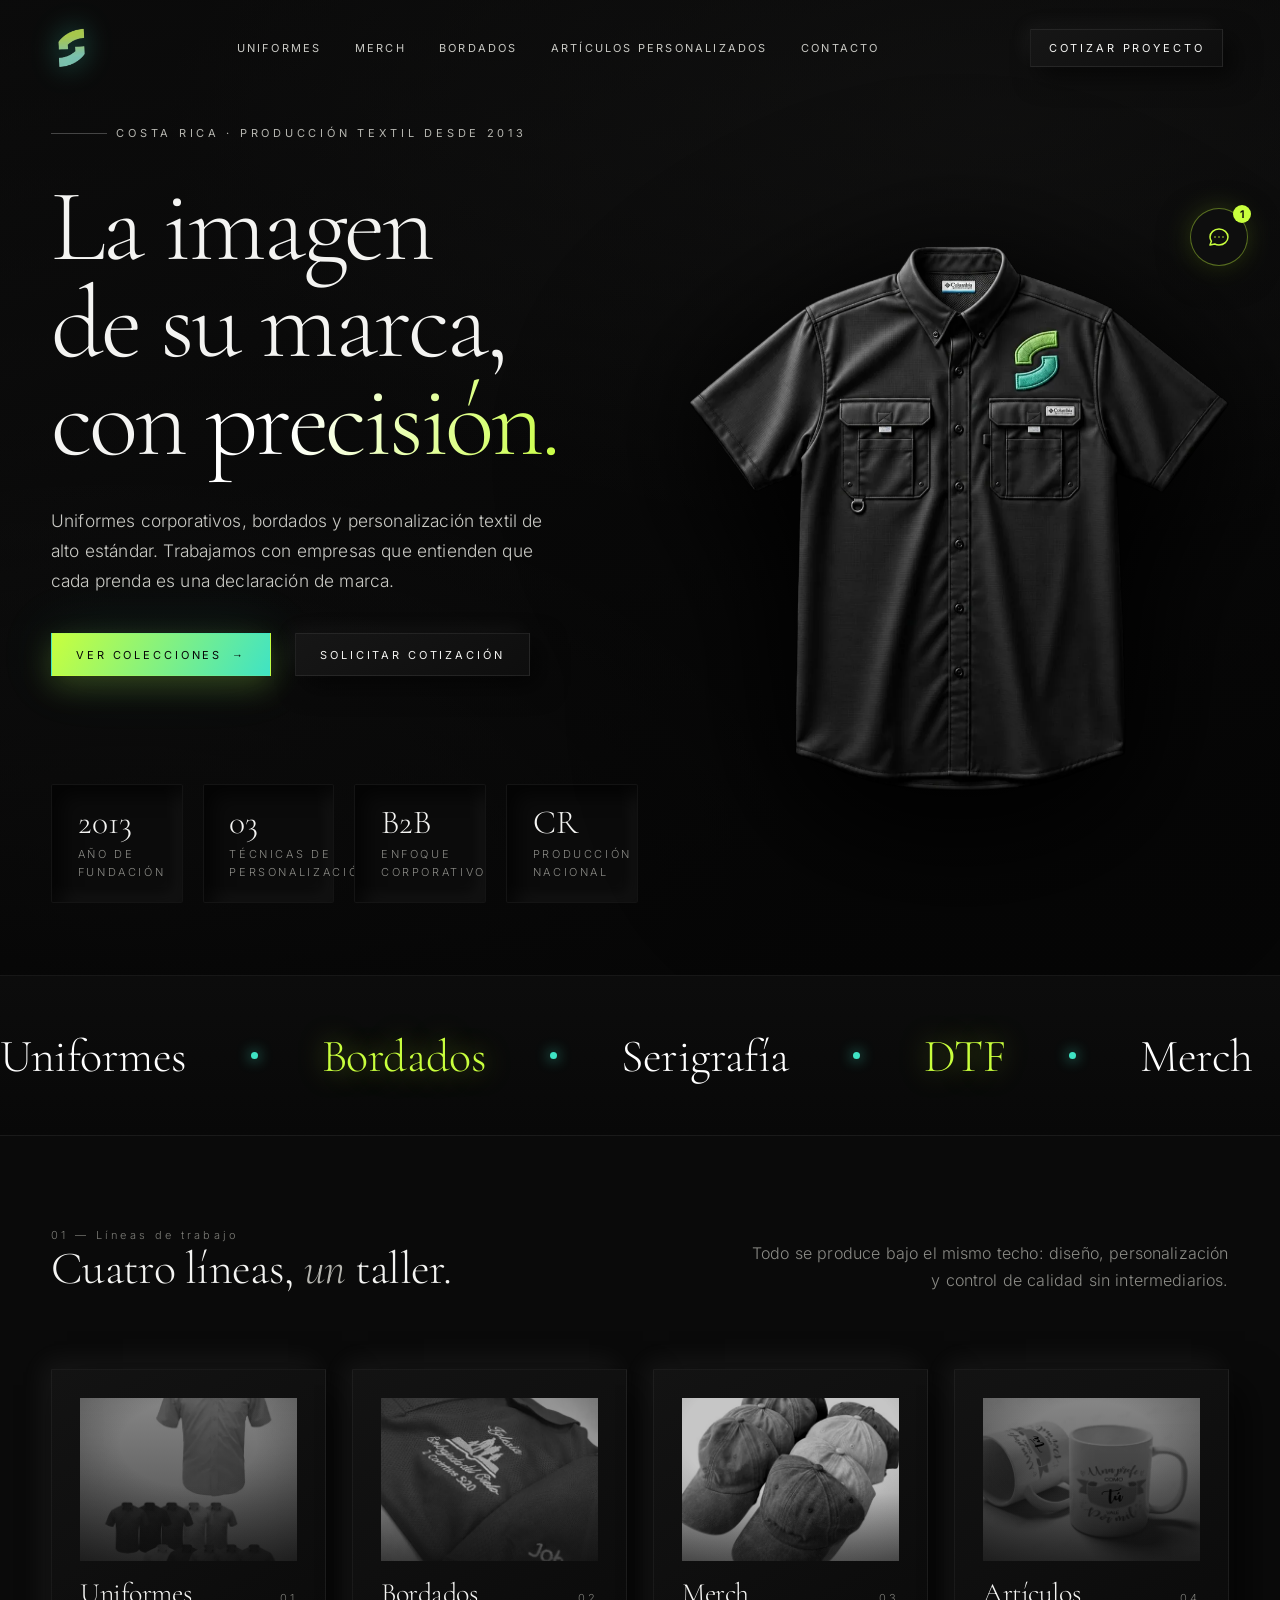
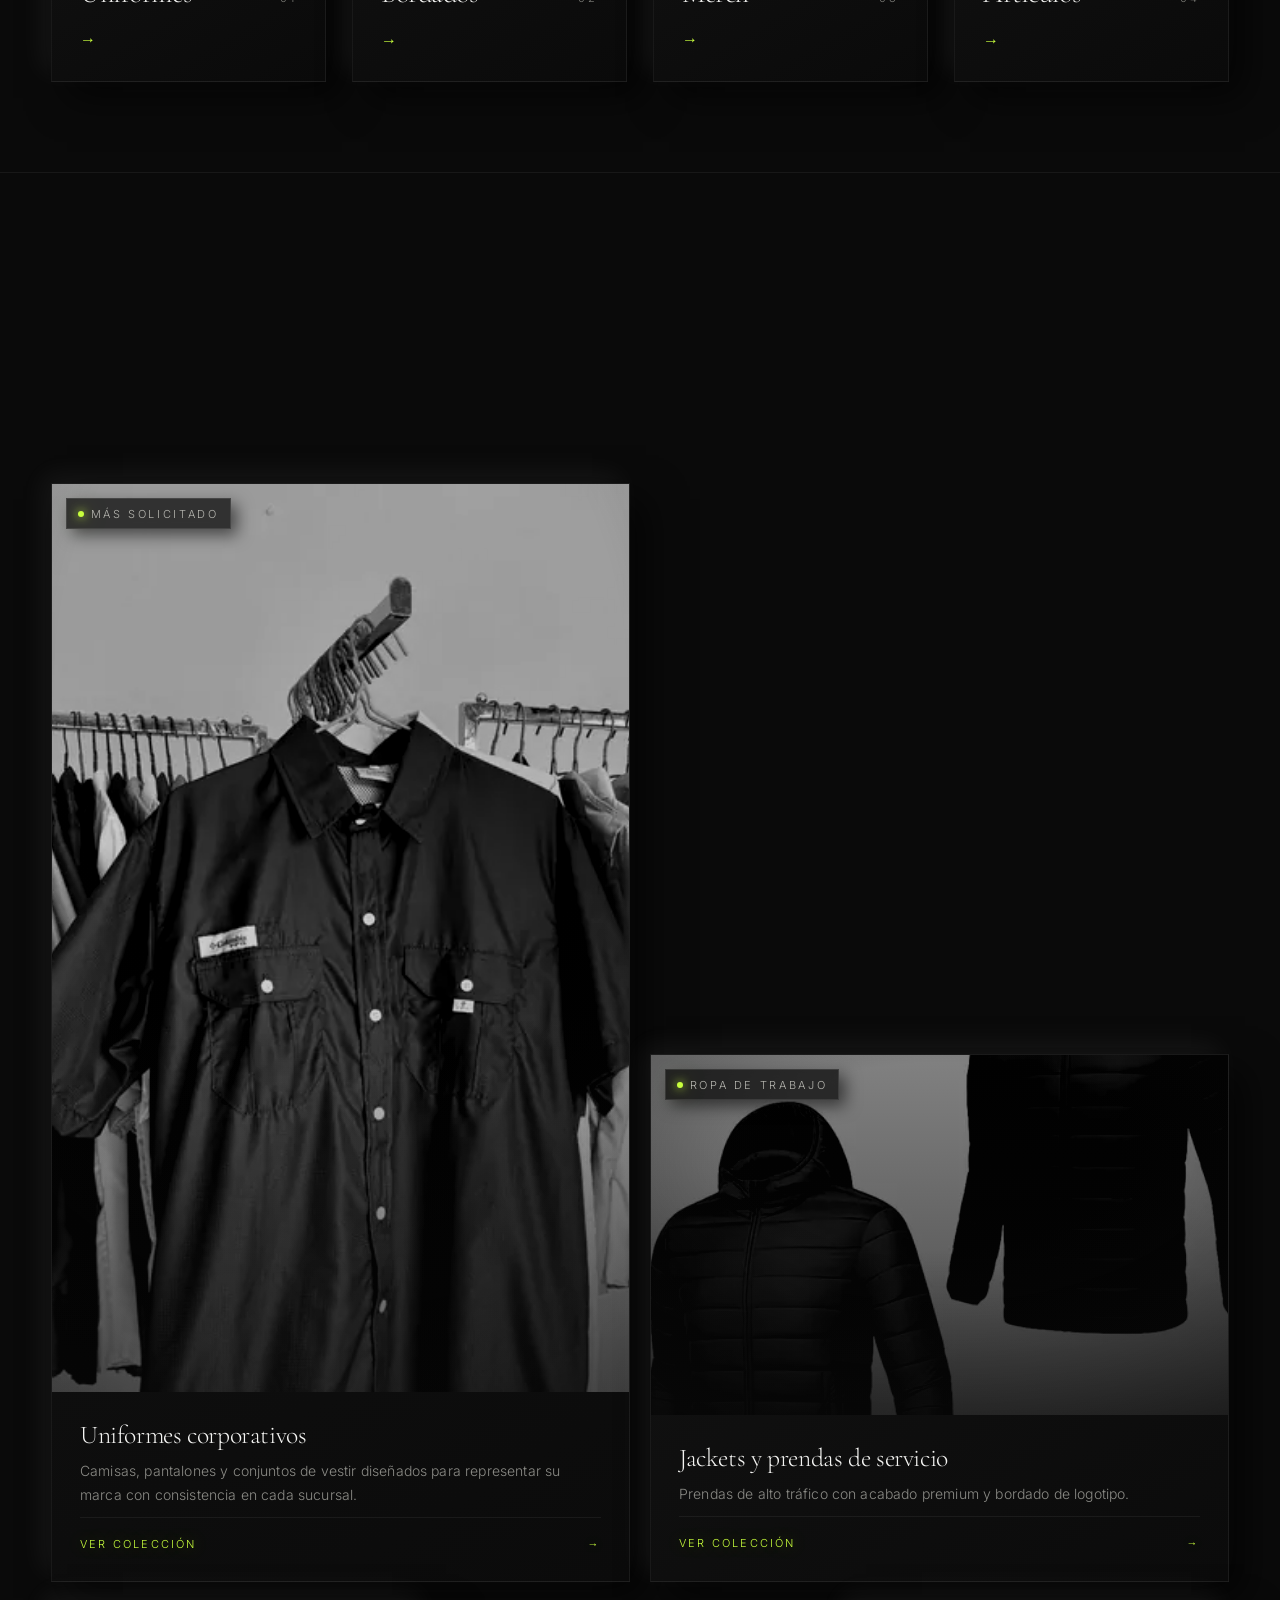
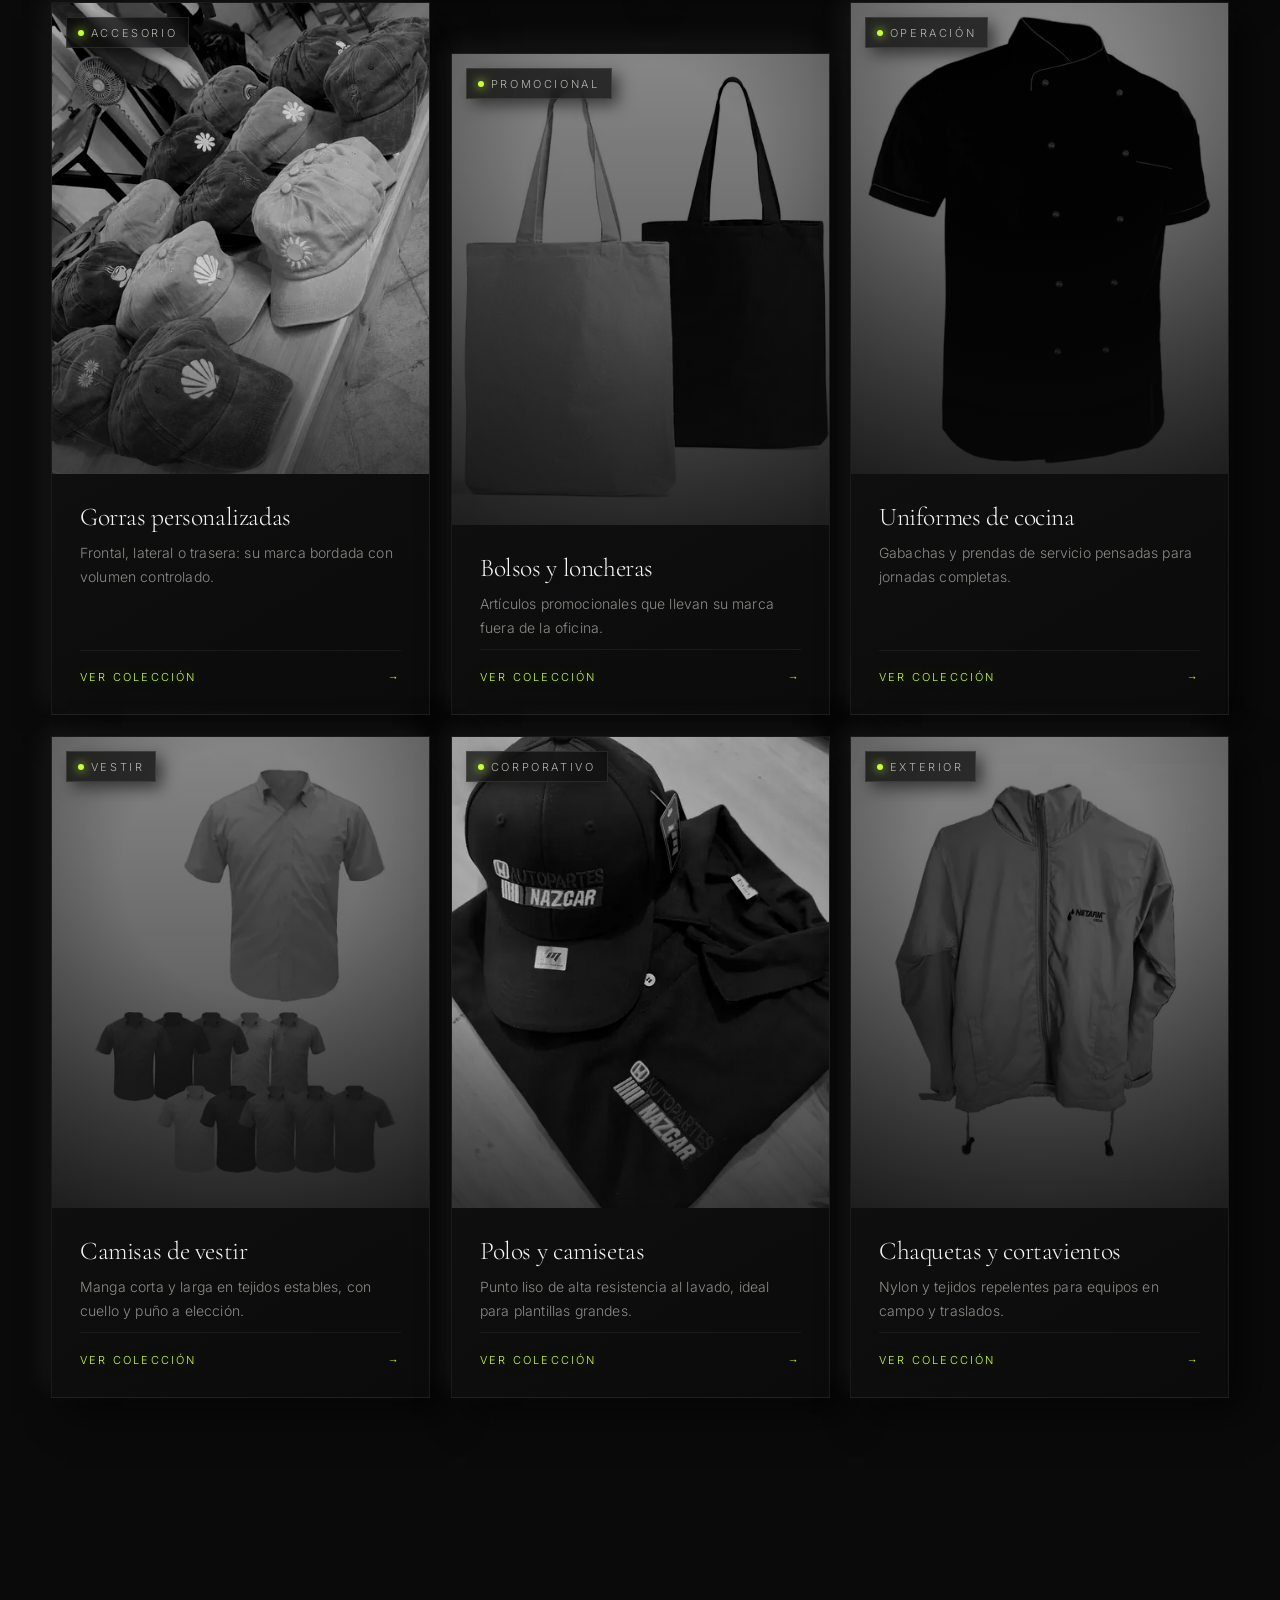
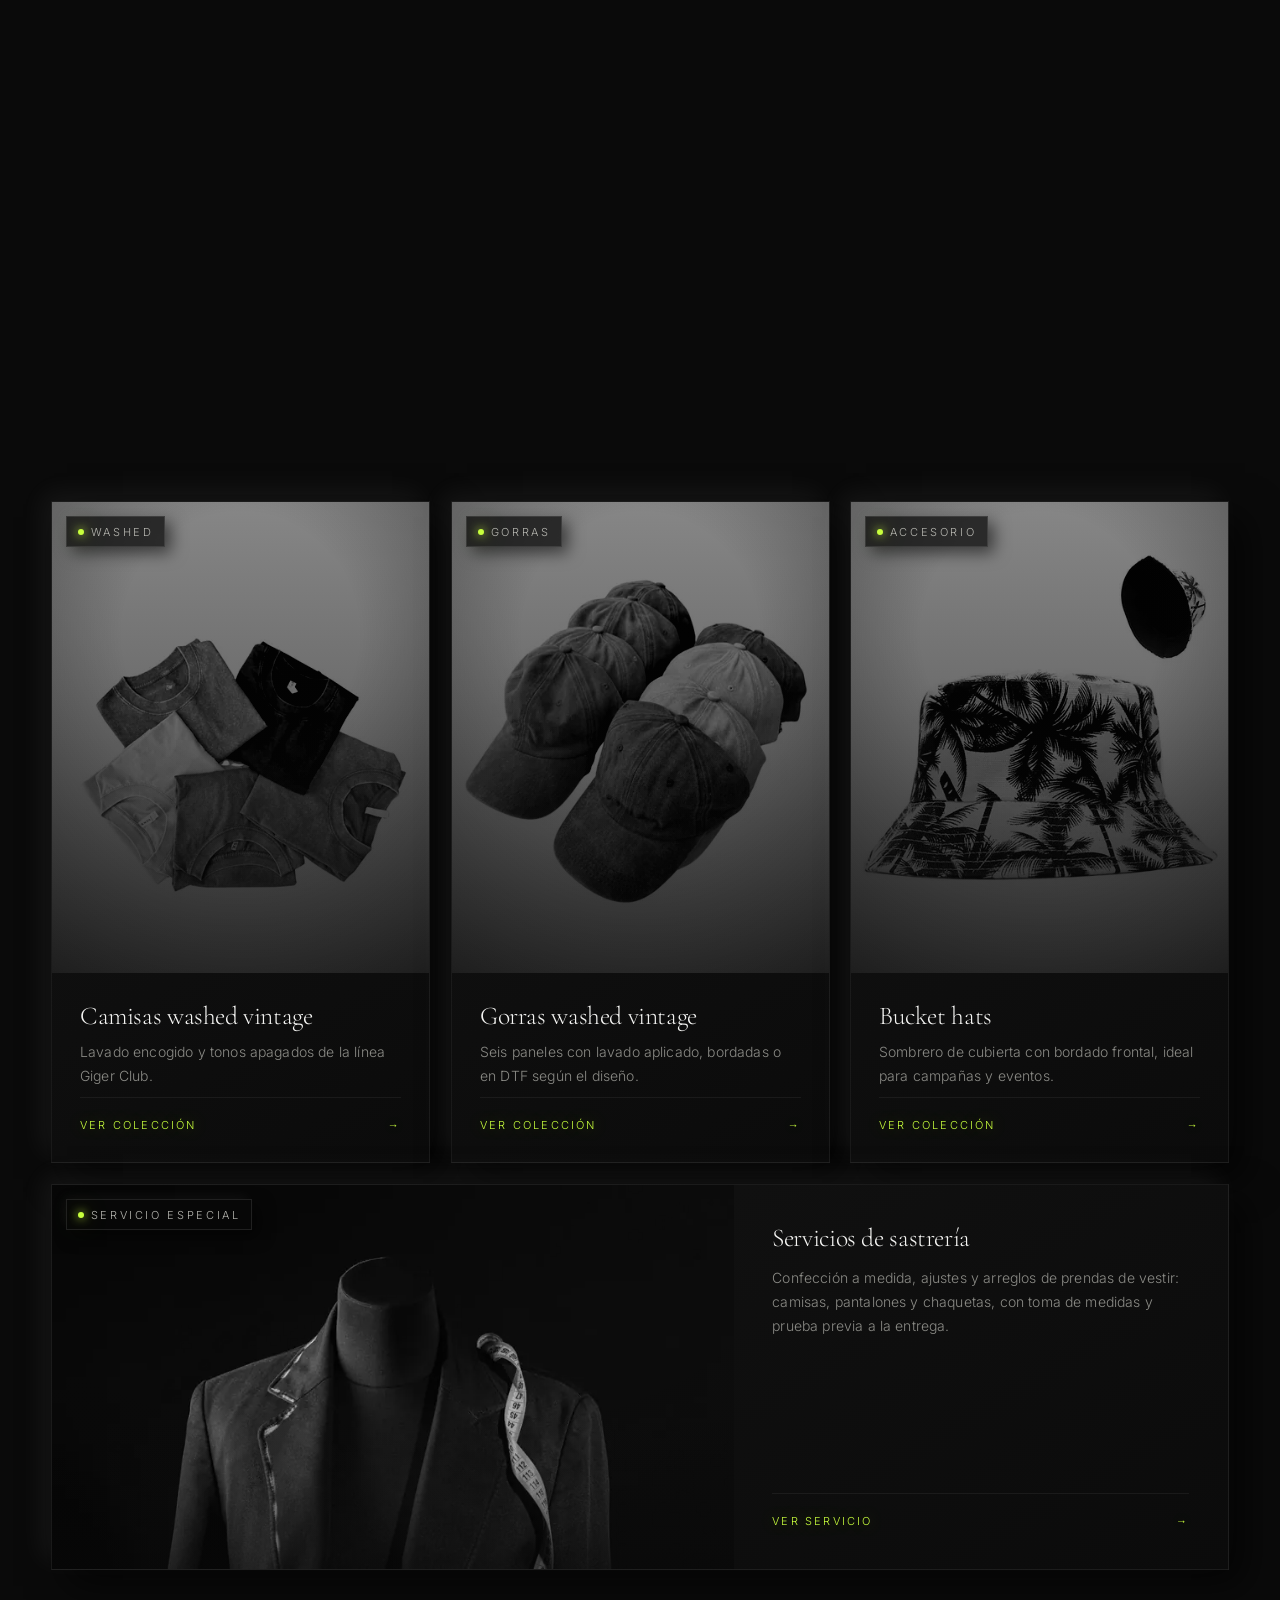
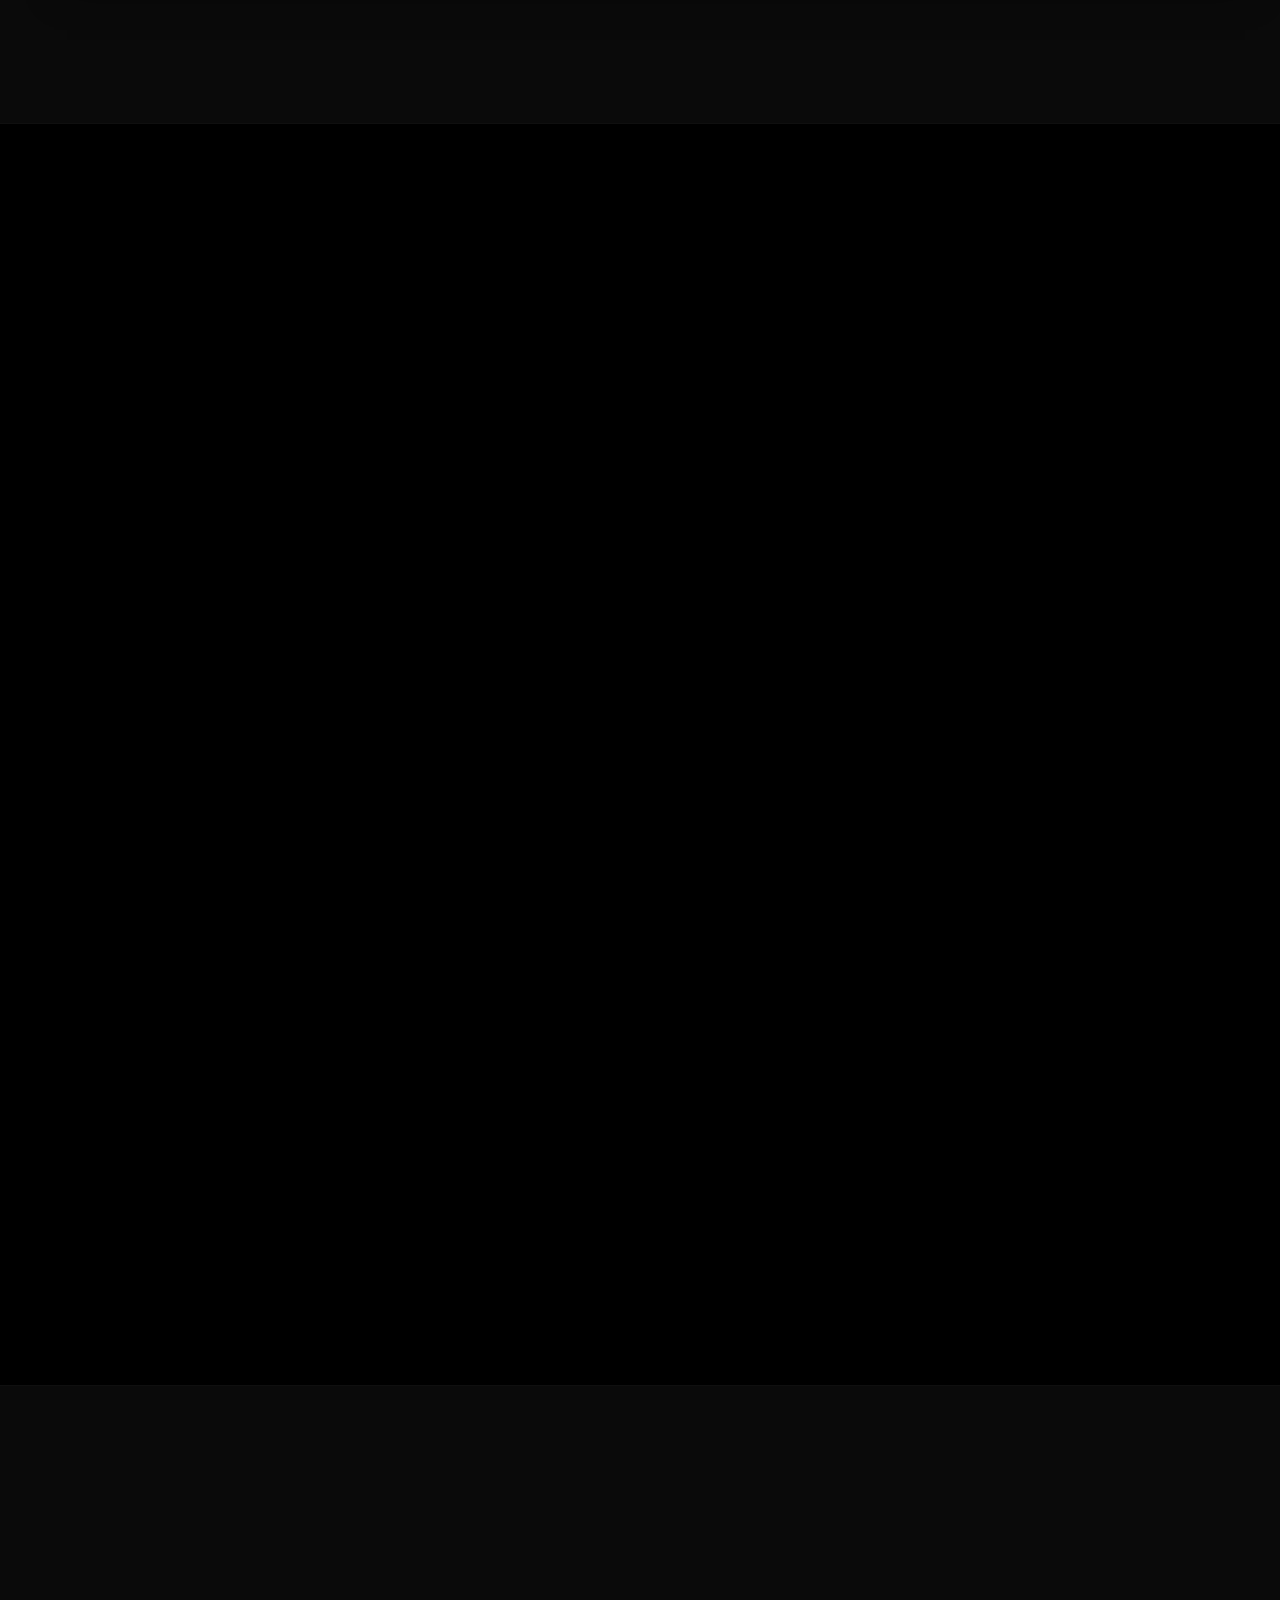
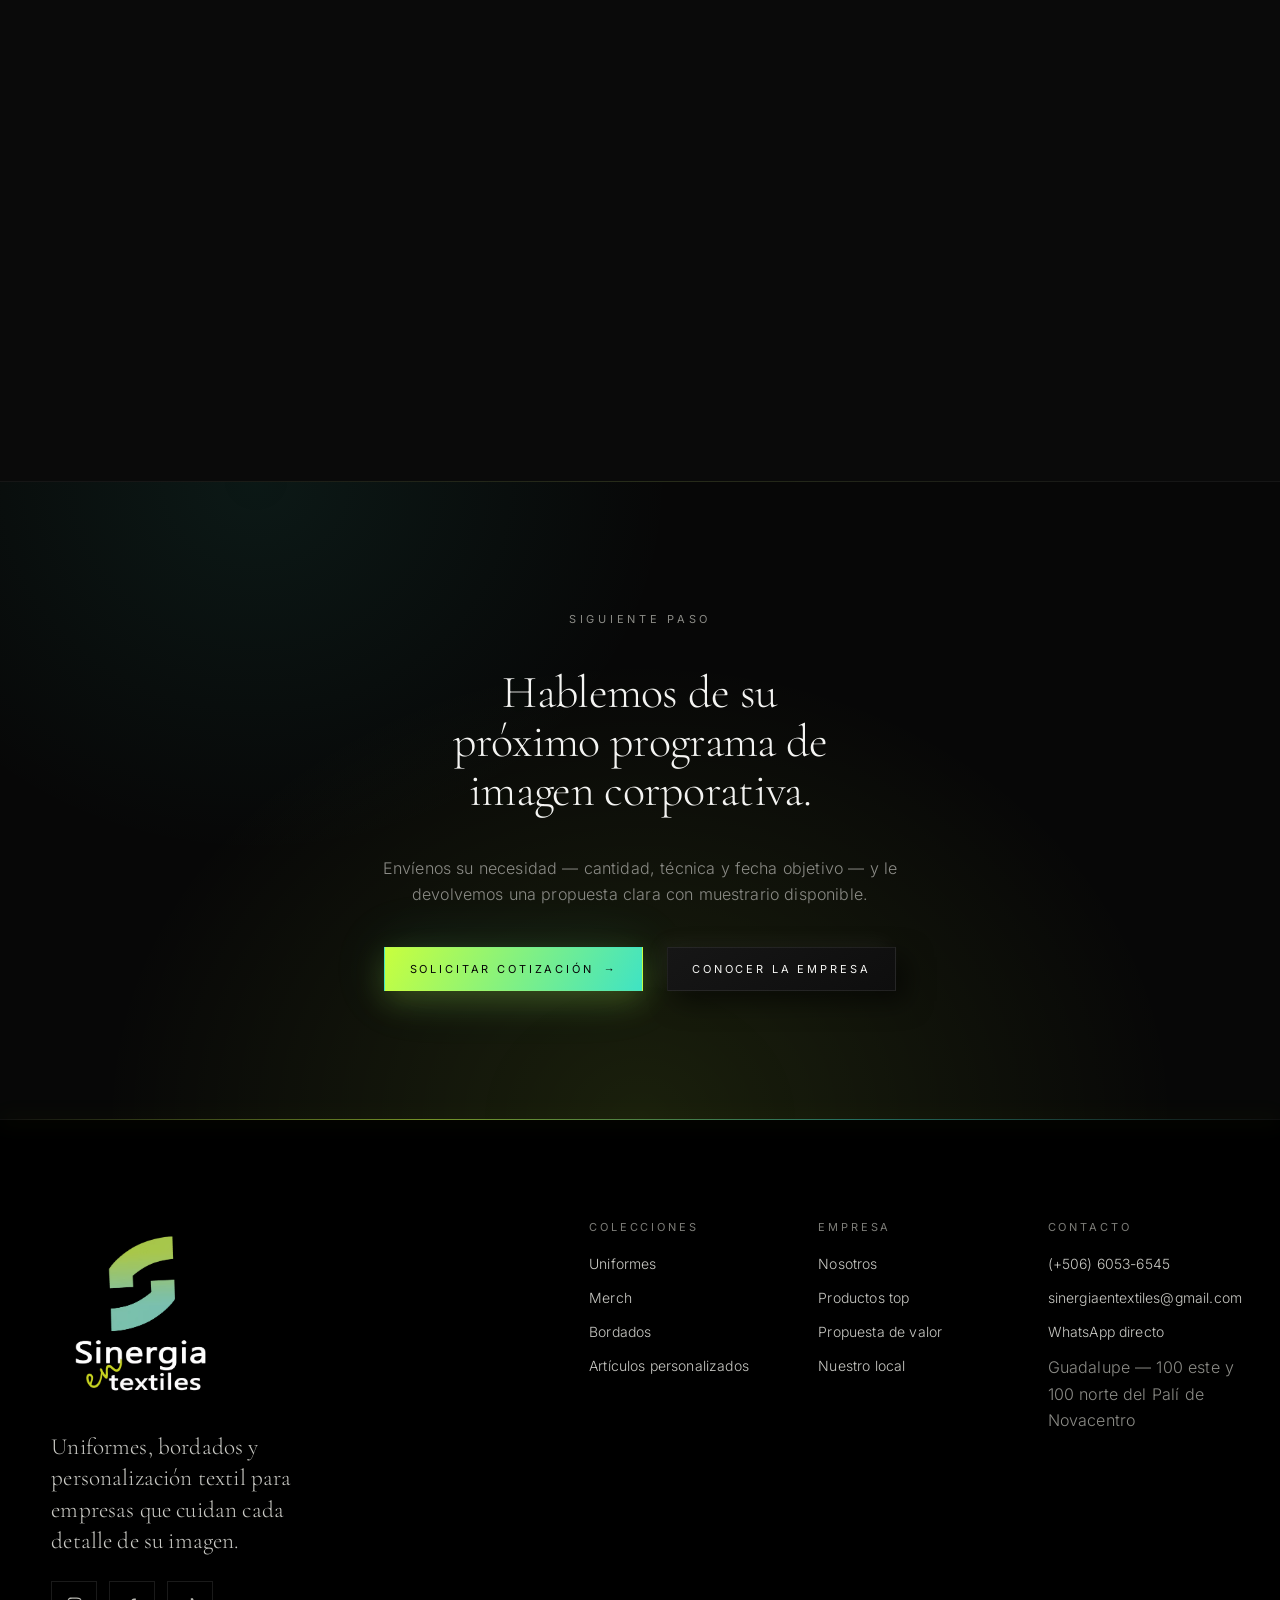
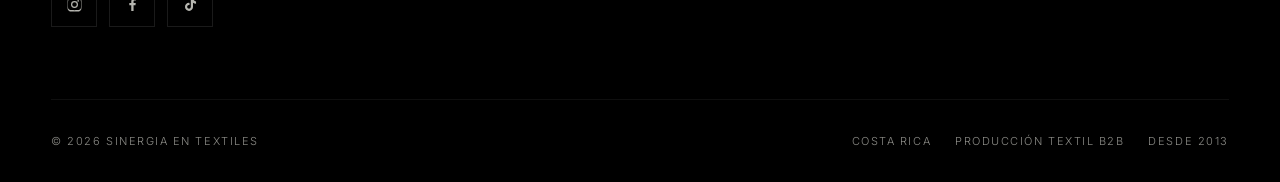
==== commit 19d41294: "Add files via upload" ====
--- a/index.html
+++ b/index.html
@@ -15,7 +15,15 @@
 <meta property="og:title" content="Sinergia en Textiles — Uniformes y bordados de alto estándar">
 <meta property="og:description" content="Uniformes empresariales, bordados y personalización textil para marcas que cuidan su imagen. Costa Rica, desde 2013.">
 <meta property="og:url" content="https://www.sinergiaentextiles.com/">
+<meta property="og:image" content="https://www.sinergiaentextiles.com/assets/Log_fondo_negro.png">
+<meta property="og:image:alt" content="Logo de Sinergia en Textiles sobre fondo negro">
+<meta property="og:image:width" content="1200">
+<meta property="og:image:height" content="630">
 <meta name="twitter:card" content="summary_large_image">
+<meta name="twitter:image" content="https://www.sinergiaentextiles.com/assets/Log_fondo_negro.png">
+<meta name="twitter:title" content="Sinergia en Textiles — Uniformes y bordados de alto estándar">
+<meta name="twitter:description" content="Uniformes empresariales, bordados y personalización textil para marcas que cuidan su imagen. Costa Rica, desde 2013.">
+
 
 <link rel="preload" href="assets/fonts/cormorant-garamond-300-2fed1d.woff2" as="font" type="font/woff2" crossorigin>
 <link rel="preload" href="assets/fonts/inter-300-567244.woff2" as="font" type="font/woff2" crossorigin>
--- a/css/fonts.css
+++ b/css/fonts.css
@@ -0,0 +1,66 @@
+/* Tipografías autoalojadas (subset latin) — Cormorant Garamond + Inter
+   Original: Google Fonts. Servidas desde el propio dominio para eliminar
+   la cadena render-blocking fonts.googleapis.com -> fonts.gstatic.com. */
+
+@font-face {
+  font-family: 'Cormorant Garamond';
+  font-style: italic;
+  font-weight: 300;
+  font-display: swap;
+  src: url(../assets/fonts/cormorant-garamond-300-italic-25e309.woff2) format('woff2');
+  unicode-range: U+0000-00FF, U+0131, U+0152-0153, U+02BB-02BC, U+02C6, U+02DA, U+02DC, U+0304, U+0308, U+0329, U+2000-206F, U+20AC, U+2122, U+2191, U+2193, U+2212, U+2215, U+FEFF, U+FFFD;
+}
+
+@font-face {
+  font-family: 'Cormorant Garamond';
+  font-style: italic;
+  font-weight: 400;
+  font-display: swap;
+  src: url(../assets/fonts/cormorant-garamond-300-italic-25e309.woff2) format('woff2');
+  unicode-range: U+0000-00FF, U+0131, U+0152-0153, U+02BB-02BC, U+02C6, U+02DA, U+02DC, U+0304, U+0308, U+0329, U+2000-206F, U+20AC, U+2122, U+2191, U+2193, U+2212, U+2215, U+FEFF, U+FFFD;
+}
+
+@font-face {
+  font-family: 'Cormorant Garamond';
+  font-style: normal;
+  font-weight: 300;
+  font-display: swap;
+  src: url(../assets/fonts/cormorant-garamond-300-2fed1d.woff2) format('woff2');
+  unicode-range: U+0000-00FF, U+0131, U+0152-0153, U+02BB-02BC, U+02C6, U+02DA, U+02DC, U+0304, U+0308, U+0329, U+2000-206F, U+20AC, U+2122, U+2191, U+2193, U+2212, U+2215, U+FEFF, U+FFFD;
+}
+
+@font-face {
+  font-family: 'Cormorant Garamond';
+  font-style: normal;
+  font-weight: 400;
+  font-display: swap;
+  src: url(../assets/fonts/cormorant-garamond-300-2fed1d.woff2) format('woff2');
+  unicode-range: U+0000-00FF, U+0131, U+0152-0153, U+02BB-02BC, U+02C6, U+02DA, U+02DC, U+0304, U+0308, U+0329, U+2000-206F, U+20AC, U+2122, U+2191, U+2193, U+2212, U+2215, U+FEFF, U+FFFD;
+}
+
+@font-face {
+  font-family: 'Inter';
+  font-style: normal;
+  font-weight: 300;
+  font-display: swap;
+  src: url(../assets/fonts/inter-300-567244.woff2) format('woff2');
+  unicode-range: U+0000-00FF, U+0131, U+0152-0153, U+02BB-02BC, U+02C6, U+02DA, U+02DC, U+0304, U+0308, U+0329, U+2000-206F, U+20AC, U+2122, U+2191, U+2193, U+2212, U+2215, U+FEFF, U+FFFD;
+}
+
+@font-face {
+  font-family: 'Inter';
+  font-style: normal;
+  font-weight: 400;
+  font-display: swap;
+  src: url(../assets/fonts/inter-300-567244.woff2) format('woff2');
+  unicode-range: U+0000-00FF, U+0131, U+0152-0153, U+02BB-02BC, U+02C6, U+02DA, U+02DC, U+0304, U+0308, U+0329, U+2000-206F, U+20AC, U+2122, U+2191, U+2193, U+2212, U+2215, U+FEFF, U+FFFD;
+}
+
+@font-face {
+  font-family: 'Inter';
+  font-style: normal;
+  font-weight: 500;
+  font-display: swap;
+  src: url(../assets/fonts/inter-300-567244.woff2) format('woff2');
+  unicode-range: U+0000-00FF, U+0131, U+0152-0153, U+02BB-02BC, U+02C6, U+02DA, U+02DC, U+0304, U+0308, U+0329, U+2000-206F, U+20AC, U+2122, U+2191, U+2193, U+2212, U+2215, U+FEFF, U+FFFD;
+}
--- a/css/styles.css
+++ b/css/styles.css
@@ -0,0 +1,2244 @@
+/* ==========================================================================
+   SINERGIA EN TEXTILES — Quiet Luxury / Dark & Clean
+   CSS puro · Mobile-First · Sin dependencias
+   Índice:
+   01. Tokens
+   02. Reset & base
+   03. Tipografía
+   04. Layout (container, sections)
+   05. Componentes UI (botones, etiquetas, reglas)
+   06. Header flotante + navegación
+   07. Hero cinematográfico
+   08. Grid de productos (asimétrico) + tarjetas
+   09. Bloque institucional / propuesta de valor
+   10. Páginas de categoría (grids, proceso, listas)
+   11. Contacto (formulario)
+   12. Footer
+   13. Micro-interacciones, reveal y utilidades
+   14. Responsive
+   ========================================================================== */
+
+/* 01. TOKENS =============================================================== */
+:root {
+  /* Paleta sobria */
+  --bg:            #0a0a0a;
+  --bg-elev:       #0e0e0e;
+  --bg-deep:       #000000;
+  --surface:       #121212;
+  --ink:           #f4f4f2;   /* tipografía principal */
+  --ink-soft:      #c9c9c4;
+  --muted:         #8b8b86;
+  --platinum:      #b6b6b0;   /* acento gris platino */
+  --platinum-dim:  #7d7d78;
+  --line:          rgba(255, 255, 255, 0.10);
+  --line-soft:     rgba(255, 255, 255, 0.06);
+  --line-strong:   rgba(255, 255, 255, 0.24);
+  --offwhite:      #f1f0ec;   /* blancos rotos */
+
+  /* Tipografía */
+  --serif: "Cormorant Garamond", "Times New Roman", Georgia, serif;
+  --sans:  "Inter", -apple-system, BlinkMacSystemFont, "Segoe UI", Roboto, Helvetica, Arial, sans-serif;
+
+  /* Escala fluida */
+  --fs-display: clamp(2.9rem, 8vw, 7.5rem);
+  --fs-h1:      clamp(2.4rem, 5.6vw, 4.6rem);
+  --fs-h2:      clamp(1.9rem, 3.6vw, 3.2rem);
+  --fs-h3:      clamp(1.35rem, 2vw, 1.75rem);
+  --fs-lead:    clamp(1rem, 1.35vw, 1.175rem);
+  --fs-body:    1rem;
+  --fs-small:   0.875rem;
+  --fs-label:   0.6875rem;
+
+  /* Espaciado (negative space agresivo) */
+  --sp-section: clamp(5rem, 12vw, 11rem);
+  --sp-block:   clamp(2.5rem, 5vw, 4.5rem);
+  --gutter:     clamp(1.25rem, 4vw, 3.5rem);
+  --container:  1360px;
+
+  /* Motion */
+  --ease: cubic-bezier(0.22, 1, 0.36, 1);
+  --t-fast: 0.28s;
+  --t-med:  0.6s;
+  --t-slow: 1.1s;
+
+  --header-h: 76px;
+}
+
+/* 02. RESET & BASE ========================================================= */
+*, *::before, *::after { box-sizing: border-box; }
+
+* { margin: 0; }
+
+html {
+  -webkit-text-size-adjust: 100%;
+  scroll-behavior: smooth;
+  scroll-padding-top: calc(var(--header-h) + 64px);
+}
+
+body {
+  background: var(--bg);
+  color: var(--ink);
+  font-family: var(--sans);
+  font-size: var(--fs-body);
+  font-weight: 300;
+  line-height: 1.65;
+  letter-spacing: 0.01em;
+  -webkit-font-smoothing: antialiased;
+  -moz-osx-font-smoothing: grayscale;
+  overflow-x: hidden;
+}
+
+img, svg, video { display: block; max-width: 100%; height: auto; }
+
+a { color: inherit; text-decoration: none; }
+
+button, input, textarea, select { font: inherit; color: inherit; }
+
+ul, ol { list-style: none; padding: 0; }
+
+:focus-visible {
+  outline: 1px solid var(--platinum);
+  outline-offset: 4px;
+}
+
+::selection { background: var(--platinum); color: #0a0a0a; }
+
+.skip-link {
+  position: absolute;
+  left: 50%;
+  top: -100px;
+  transform: translateX(-50%);
+  background: var(--ink);
+  color: #0a0a0a;
+  padding: 10px 18px;
+  font-size: var(--fs-small);
+  z-index: 200;
+  transition: top var(--t-fast) var(--ease);
+}
+.skip-link:focus { top: 12px; }
+
+.sr-only {
+  position: absolute;
+  width: 1px; height: 1px;
+  padding: 0; margin: -1px;
+  overflow: hidden;
+  clip: rect(0 0 0 0);
+  white-space: nowrap;
+  border: 0;
+}
+
+/* 03. TIPOGRAFÍA =========================================================== */
+h1, h2, h3, h4 {
+  font-family: var(--serif);
+  font-weight: 300;
+  line-height: 1.06;
+  letter-spacing: -0.015em;
+  text-wrap: balance;
+}
+
+h1 { font-size: var(--fs-h1); }
+h2 { font-size: var(--fs-h2); }
+h3 { font-size: var(--fs-h3); line-height: 1.2; }
+
+p { text-wrap: pretty; }
+
+.eyebrow {
+  display: inline-flex;
+  align-items: center;
+  gap: 0.85em;
+  font-family: var(--sans);
+  font-size: var(--fs-label);
+  font-weight: 400;
+  letter-spacing: 0.34em;
+  text-transform: uppercase;
+  color: var(--platinum);
+}
+.eyebrow::before {
+  content: "";
+  width: clamp(24px, 5vw, 56px);
+  height: 1px;
+  background: var(--line-strong);
+}
+
+.eyebrow--plain::before { display: none; }
+
+.lead {
+  font-size: var(--fs-lead);
+  color: var(--ink-soft);
+  font-weight: 300;
+  line-height: 1.75;
+  max-width: 60ch;
+}
+
+.muted { color: var(--muted); }
+.serif { font-family: var(--serif); }
+
+.italic-accent { font-style: italic; color: var(--platinum); }
+
+/* 04. LAYOUT =============================================================== */
+.container {
+  width: 100%;
+  max-width: var(--container);
+  margin-inline: auto;
+  padding-inline: var(--gutter);
+}
+
+.section { padding-block: var(--sp-section); }
+.section--tight { padding-block: clamp(3.5rem, 7vw, 6rem); }
+.section--line { border-top: 1px solid var(--line-soft); }
+
+.section__head {
+  display: grid;
+  gap: clamp(1.25rem, 3vw, 2.5rem);
+  margin-bottom: clamp(2.75rem, 6vw, 5rem);
+}
+
+.section__index {
+  font-family: var(--sans);
+  font-size: var(--fs-label);
+  letter-spacing: 0.3em;
+  color: var(--platinum-dim);
+}
+
+.section__intro { max-width: 52ch; color: var(--muted); }
+
+/* 05. COMPONENTES UI ======================================================= */
+.btn {
+  --btn-bg: transparent;
+  position: relative;
+  display: inline-flex;
+  align-items: center;
+  justify-content: center;
+  gap: 0.9em;
+  padding: 1.05em 2.2em;
+  border: 1px solid var(--line-strong);
+  background: var(--btn-bg);
+  color: var(--ink);
+  font-size: var(--fs-label);
+  font-weight: 400;
+  letter-spacing: 0.26em;
+  text-transform: uppercase;
+  cursor: pointer;
+  overflow: hidden;
+  isolation: isolate;
+  transition: color var(--t-fast) var(--ease), border-color var(--t-fast) var(--ease);
+}
+.btn::after {
+  content: "";
+  position: absolute;
+  inset: 0;
+  background: var(--ink);
+  transform: scaleY(0);
+  transform-origin: bottom;
+  transition: transform var(--t-med) var(--ease);
+  z-index: -1;
+}
+.btn:hover { color: #0a0a0a; border-color: var(--ink); }
+.btn:hover::after { transform: scaleY(1); }
+
+.btn--solid { background: var(--ink); color: #0a0a0a; border-color: var(--ink); }
+.btn--solid::after { background: var(--platinum); }
+.btn--solid:hover { color: #0a0a0a; }
+
+.btn--ghost { border-color: var(--line); color: var(--platinum); }
+.btn--ghost:hover { color: #0a0a0a; }
+
+.btn--sm { padding: 0.85em 1.6em; }
+
+.btn__arrow { transition: transform var(--t-fast) var(--ease); }
+.btn:hover .btn__arrow { transform: translateX(5px); }
+
+/* Enlace con subrayado animado */
+.link-underline {
+  position: relative;
+  display: inline-block;
+  padding-bottom: 3px;
+  color: var(--ink-soft);
+  font-size: var(--fs-small);
+  letter-spacing: 0.04em;
+}
+.link-underline::after {
+  content: "";
+  position: absolute;
+  left: 0; bottom: 0;
+  width: 100%; height: 1px;
+  background: currentColor;
+  transform: scaleX(0);
+  transform-origin: right;
+  transition: transform var(--t-med) var(--ease);
+}
+.link-underline:hover { color: var(--ink); }
+.link-underline:hover::after { transform: scaleX(1); transform-origin: left; }
+
+.tag {
+  display: inline-block;
+  padding: 0.5em 1em;
+  border: 1px solid var(--line);
+  background: rgba(10, 10, 10, 0.55);
+  backdrop-filter: blur(6px);
+  font-size: var(--fs-label);
+  letter-spacing: 0.24em;
+  text-transform: uppercase;
+  color: var(--platinum);
+}
+
+.rule { height: 1px; background: var(--line-soft); border: 0; }
+
+/* 06. HEADER FLOTANTE ====================================================== */
+.site-header {
+  position: fixed;
+  top: 0; left: 0; right: 0;
+  z-index: 90;
+  padding: clamp(12px, 2vw, 22px) clamp(12px, 3vw, 32px);
+  transition: padding var(--t-med) var(--ease);
+}
+
+.site-header__inner {
+  max-width: var(--container);
+  margin-inline: auto;
+  min-height: calc(var(--header-h) - 24px);
+  display: flex;
+  align-items: center;
+  justify-content: space-between;
+  gap: clamp(1rem, 3vw, 2.5rem);
+  padding: 0 clamp(0.75rem, 2vw, 1.5rem);
+  border: 1px solid transparent;
+  background: transparent;
+  transition: background var(--t-med) var(--ease),
+              border-color var(--t-med) var(--ease),
+              backdrop-filter var(--t-med) var(--ease),
+              padding var(--t-med) var(--ease);
+}
+
+.site-header.is-scrolled .site-header__inner {
+  background: rgba(8, 8, 8, 0.78);
+  backdrop-filter: blur(16px) saturate(120%);
+  -webkit-backdrop-filter: blur(16px) saturate(120%);
+  border-color: var(--line-soft);
+  padding-block: 10px;
+}
+
+.brand {
+  display: flex;
+  align-items: center;
+  flex-shrink: 0;
+}
+.brand__mark {
+  width: auto;
+  height: clamp(30px, 4vw, 40px);
+  transition: opacity var(--t-fast) var(--ease);
+}
+.brand:hover .brand__mark { opacity: 0.7; }
+
+/* Navegación escritorio */
+.nav__list {
+  display: none;
+  align-items: center;
+  gap: clamp(1.25rem, 2.6vw, 2.6rem);
+}
+.nav__link {
+  position: relative;
+  display: inline-block;
+  padding-block: 6px;
+  font-size: var(--fs-label);
+  font-weight: 400;
+  letter-spacing: 0.2em;
+  text-transform: uppercase;
+  color: var(--ink-soft);
+  transition: color var(--t-fast) var(--ease);
+}
+.nav__link::after {
+  content: "";
+  position: absolute;
+  left: 0; bottom: 0;
+  width: 100%; height: 1px;
+  background: var(--platinum);
+  transform: scaleX(0);
+  transform-origin: right;
+  transition: transform var(--t-med) var(--ease);
+}
+.nav__link:hover { color: var(--ink); }
+.nav__link:hover::after { transform: scaleX(1); transform-origin: left; }
+.nav__link[aria-current="page"] { color: var(--ink); }
+.nav__link[aria-current="page"]::after { transform: scaleX(1); }
+
+.header-actions { display: flex; align-items: center; gap: 1rem; }
+
+.header-cta { display: none; }
+
+/* Botón menú móvil */
+.nav-toggle {
+  display: inline-flex;
+  flex-direction: column;
+  justify-content: center;
+  gap: 6px;
+  width: 44px;
+  height: 44px;
+  padding: 0;
+  background: transparent;
+  border: 1px solid var(--line);
+  cursor: pointer;
+  transition: border-color var(--t-fast) var(--ease);
+}
+.nav-toggle:hover { border-color: var(--line-strong); }
+.nav-toggle__bar {
+  display: block;
+  width: 18px;
+  height: 1px;
+  margin-inline: auto;
+  background: var(--ink);
+  transition: transform var(--t-fast) var(--ease), opacity var(--t-fast) var(--ease);
+}
+.nav-toggle[aria-expanded="true"] .nav-toggle__bar:nth-child(1) { transform: translateY(3.5px) rotate(45deg); }
+.nav-toggle[aria-expanded="true"] .nav-toggle__bar:nth-child(2) { transform: translateY(-3.5px) rotate(-45deg); }
+
+/* Panel móvil fullscreen */
+.nav-panel {
+  position: fixed;
+  inset: 0;
+  z-index: 85;
+  display: flex;
+  flex-direction: column;
+  justify-content: center;
+  gap: clamp(2rem, 6vh, 4rem);
+  padding: calc(var(--header-h) + 3rem) var(--gutter) 3rem;
+  background: rgba(6, 6, 6, 0.97);
+  backdrop-filter: blur(20px);
+  opacity: 0;
+  visibility: hidden;
+  transform: translateY(-2%);
+  transition: opacity var(--t-med) var(--ease),
+              transform var(--t-med) var(--ease),
+              visibility var(--t-med);
+}
+.nav-panel.is-open { opacity: 1; visibility: visible; transform: none; }
+
+.nav-panel__list { display: grid; gap: clamp(0.4rem, 2vh, 1rem); }
+.nav-panel__list a {
+  display: flex;
+  align-items: baseline;
+  gap: 1rem;
+  font-family: var(--serif);
+  font-size: clamp(2rem, 9vw, 3.25rem);
+  font-weight: 300;
+  line-height: 1.15;
+  color: var(--ink-soft);
+  opacity: 0;
+  transform: translateY(18px);
+  transition: color var(--t-fast) var(--ease),
+              opacity var(--t-med) var(--ease),
+              transform var(--t-med) var(--ease);
+}
+.nav-panel.is-open .nav-panel__list a { opacity: 1; transform: none; }
+.nav-panel.is-open .nav-panel__list li:nth-child(1) a { transition-delay: 0.06s; }
+.nav-panel.is-open .nav-panel__list li:nth-child(2) a { transition-delay: 0.12s; }
+.nav-panel.is-open .nav-panel__list li:nth-child(3) a { transition-delay: 0.18s; }
+.nav-panel.is-open .nav-panel__list li:nth-child(4) a { transition-delay: 0.24s; }
+.nav-panel.is-open .nav-panel__list li:nth-child(5) a { transition-delay: 0.30s; }
+.nav-panel__list a:hover { color: var(--ink); }
+.nav-panel__num {
+  font-family: var(--sans);
+  font-size: var(--fs-label);
+  letter-spacing: 0.2em;
+  color: var(--platinum-dim);
+}
+.nav-panel__foot {
+  display: flex;
+  flex-wrap: wrap;
+  gap: 1.25rem;
+  align-items: center;
+  justify-content: space-between;
+  border-top: 1px solid var(--line-soft);
+  padding-top: 1.5rem;
+  font-size: var(--fs-small);
+  color: var(--muted);
+}
+
+body.nav-open { overflow: hidden; }
+
+/* 07. HERO ================================================================ */
+.hero {
+  position: relative;
+  min-height: 100svh;
+  display: flex;
+  align-items: flex-end;
+  padding-top: calc(var(--header-h) + 3rem);
+  padding-bottom: clamp(3rem, 8vh, 6rem);
+  overflow: hidden;
+  isolation: isolate;
+  background: var(--bg);
+}
+
+/* Textura de reserva (si aún no hay video) */
+.hero__fallback {
+  position: absolute;
+  inset: 0;
+  z-index: -3;
+  background:
+    radial-gradient(120% 80% at 78% 12%, rgba(182, 182, 176, 0.10) 0%, transparent 55%),
+    radial-gradient(90% 70% at 10% 90%, rgba(255, 255, 255, 0.05) 0%, transparent 60%),
+    linear-gradient(160deg, #131313 0%, #0a0a0a 45%, #050505 100%);
+}
+.hero__fallback::after {
+  content: "";
+  position: absolute;
+  inset: -20%;
+  background-image: url("data:image/svg+xml,%3Csvg xmlns='http://www.w3.org/2000/svg' width='240' height='240'%3E%3Cfilter id='n'%3E%3CfeTurbulence type='fractalNoise' baseFrequency='0.85' numOctaves='3'/%3E%3C/filter%3E%3Crect width='240' height='240' filter='url(%23n)' opacity='0.5'/%3E%3C/svg%3E");
+  opacity: 0.16;
+  mix-blend-mode: overlay;
+  animation: grain 9s steps(6) infinite;
+}
+@keyframes grain {
+  0%, 100% { transform: translate(0, 0); }
+  20% { transform: translate(-4%, 3%); }
+  40% { transform: translate(3%, -4%); }
+  60% { transform: translate(-3%, -3%); }
+  80% { transform: translate(4%, 2%); }
+}
+
+.hero::before {
+  content: "";
+  position: absolute;
+  inset: 0;
+  z-index: -1;
+  background: linear-gradient(to top, rgba(6, 6, 6, 0.93) 0%, rgba(6, 6, 6, 0.40) 45%, rgba(6, 6, 6, 0.66) 100%);
+}
+
+.hero__inner {
+  width: 100%;
+  max-width: var(--container);
+  margin-inline: auto;
+  padding-inline: var(--gutter);
+  display: grid;
+  gap: clamp(1.5rem, 4vw, 2.75rem);
+}
+
+/* Bloque de texto: se apila y se centra frente a la prenda */
+.hero__copy {
+  display: grid;
+  gap: clamp(1.5rem, 3vw, 2.25rem);
+  align-content: center;
+  min-width: 0;
+}
+
+.hero__title {
+  font-size: var(--fs-display);
+  line-height: 0.95;
+  letter-spacing: -0.03em;
+  max-width: 15ch;
+}
+.hero__title em {
+  font-style: italic;
+  color: var(--platinum);
+}
+
+.hero__lead {
+  max-width: 46ch;
+  color: var(--ink-soft);
+  font-size: var(--fs-lead);
+  line-height: 1.75;
+}
+
+.hero__actions {
+  display: flex;
+  flex-wrap: wrap;
+  gap: clamp(0.85rem, 2vw, 1.5rem);
+  align-items: center;
+}
+
+.hero__meta {
+  display: flex;
+  flex-wrap: wrap;
+  gap: clamp(1.5rem, 5vw, 4rem);
+  padding-top: clamp(1.5rem, 4vw, 2.5rem);
+  border-top: 1px solid var(--line-soft);
+  margin-top: clamp(1rem, 3vw, 2rem);
+}
+.hero__meta-item { display: grid; gap: 0.35rem; }
+.hero__meta-value {
+  font-family: var(--serif);
+  font-size: clamp(1.5rem, 3vw, 2.1rem);
+  line-height: 1;
+  color: var(--ink);
+}
+.hero__meta-label {
+  font-size: var(--fs-label);
+  letter-spacing: 0.24em;
+  text-transform: uppercase;
+  color: var(--muted);
+}
+
+/* Hero reducido (páginas internas) */
+.page-hero {
+  position: relative;
+  padding-top: calc(var(--header-h) + clamp(4rem, 12vw, 9rem));
+  padding-bottom: clamp(3rem, 7vw, 6rem);
+  border-bottom: 1px solid var(--line-soft);
+  overflow: hidden;
+}
+.page-hero::after {
+  content: "";
+  position: absolute;
+  top: -30%; right: -10%;
+  width: 60vw; height: 60vw;
+  max-width: 720px; max-height: 720px;
+  background: radial-gradient(circle, rgba(182, 182, 176, 0.09) 0%, transparent 68%);
+  pointer-events: none;
+}
+.page-hero__inner { position: relative; display: grid; gap: clamp(1.25rem, 3vw, 2rem); }
+.page-hero__title { max-width: 18ch; }
+.page-hero__title em { font-style: italic; color: var(--platinum); }
+
+/* 08. GRID DE PRODUCTOS ==================================================== */
+.products {
+  display: grid;
+  gap: clamp(1rem, 2vw, 1.75rem);
+  grid-template-columns: 1fr;
+}
+
+.card {
+  position: relative;
+  display: flex;
+  flex-direction: column;
+  background: var(--bg-elev);
+  border: 1px solid var(--line);
+  overflow: hidden;
+  transition: border-color var(--t-med) var(--ease),
+              transform var(--t-med) var(--ease),
+              background var(--t-med) var(--ease);
+}
+.card:hover {
+  border-color: var(--line);
+  background: var(--surface);
+  transform: translateY(-4px);
+}
+
+.card__media {
+  position: relative;
+  overflow: hidden;
+  aspect-ratio: 4 / 5;
+  background: #101010;
+}
+.card__media img {
+  width: 100%;
+  height: 100%;
+  object-fit: cover;
+  transform: scale(1.001);
+  transition: transform var(--t-slow) var(--ease), filter var(--t-med) var(--ease);
+  filter: saturate(0.85) contrast(1.02);
+}
+.card:hover .card__media img { transform: scale(1.07); }
+
+.card__tag {
+  position: absolute;
+  top: 14px; left: 14px;
+  z-index: 2;
+}
+
+.card__body {
+  display: flex;
+  flex-direction: column;
+  gap: 0.6rem;
+  padding: clamp(1.15rem, 2.5vw, 1.75rem);
+  flex: 1;
+}
+.card__title {
+  font-family: var(--serif);
+  font-size: clamp(1.3rem, 2vw, 1.65rem);
+  font-weight: 300;
+  line-height: 1.15;
+}
+.card__text { font-size: var(--fs-small); color: var(--muted); line-height: 1.7; }
+
+/* Pieza a todo el ancho (banner): formato apaisado desde móvil */
+.products .card--full .card__media { aspect-ratio: 16 / 10; }
+
+.card__foot {
+  margin-top: auto;
+  padding-top: 1.1rem;
+  display: flex;
+  align-items: center;
+  justify-content: space-between;
+  gap: 1rem;
+  border-top: 1px solid var(--line-soft);
+  font-size: var(--fs-label);
+  letter-spacing: 0.2em;
+  text-transform: uppercase;
+  color: var(--platinum);
+}
+.card__arrow { transition: transform var(--t-fast) var(--ease); }
+.card:hover .card__arrow { transform: translateX(6px); }
+
+.card__link {
+  position: absolute;
+  inset: 0;
+  z-index: 3;
+}
+
+/* Variantes de tamaño (asimetría) */
+.products--feature .card__media { aspect-ratio: 4 / 5; }
+
+/* 09. PROPUESTA DE VALOR =================================================== */
+.value {
+  background: var(--bg-deep);
+  border-block: 1px solid var(--line-soft);
+}
+
+.value__grid {
+  display: grid;
+  gap: clamp(2.5rem, 6vw, 5rem);
+  align-items: start;
+}
+
+.value__statement {
+  font-family: var(--serif);
+  font-size: clamp(1.6rem, 3.4vw, 2.75rem);
+  font-weight: 300;
+  line-height: 1.25;
+  letter-spacing: -0.015em;
+  max-width: 20ch;
+}
+.value__statement em { font-style: italic; color: var(--platinum); }
+
+.value__list { display: grid; gap: 0; }
+
+.value__item {
+  display: grid;
+  gap: 0.75rem;
+  padding-block: clamp(1.5rem, 3vw, 2.25rem);
+  border-top: 1px solid var(--line-soft);
+}
+.value__item:last-child { border-bottom: 1px solid var(--line-soft); }
+
+.value__num {
+  font-size: var(--fs-label);
+  letter-spacing: 0.28em;
+  color: var(--platinum-dim);
+}
+.value__item h3 {
+  font-family: var(--sans);
+  font-size: 1rem;
+  font-weight: 400;
+  letter-spacing: 0.02em;
+  color: var(--ink);
+}
+.value__item p { font-size: var(--fs-small); color: var(--muted); max-width: 52ch; }
+
+.stats {
+  display: grid;
+  grid-template-columns: repeat(2, 1fr);
+  gap: 1px;
+  background: var(--line-soft);
+  border: 1px solid var(--line-soft);
+  margin-top: clamp(2.5rem, 6vw, 4rem);
+}
+.stat {
+  background: var(--bg-deep);
+  padding: clamp(1.5rem, 4vw, 2.75rem) clamp(1rem, 3vw, 2rem);
+  display: grid;
+  gap: 0.5rem;
+}
+.stat__value {
+  font-family: var(--serif);
+  font-size: clamp(2.2rem, 5vw, 3.6rem);
+  line-height: 1;
+  color: var(--ink);
+}
+.stat__label {
+  font-size: var(--fs-label);
+  letter-spacing: 0.22em;
+  text-transform: uppercase;
+  color: var(--muted);
+}
+
+/* Banda CTA */
+.cta-band {
+  position: relative;
+  padding-block: clamp(4rem, 10vw, 8rem);
+  text-align: center;
+  overflow: hidden;
+  border-top: 1px solid var(--line-soft);
+}
+.cta-band__inner {
+  display: grid;
+  gap: clamp(1.5rem, 4vw, 2.5rem);
+  justify-items: center;
+  max-width: 780px;
+  margin-inline: auto;
+  padding-inline: var(--gutter);
+}
+.cta-band h2 { max-width: 18ch; }
+.cta-band p { color: var(--muted); max-width: 52ch; }
+
+/* 10. PÁGINAS DE CATEGORÍA ================================================= */
+.collection {
+  display: grid;
+  gap: clamp(1rem, 2vw, 1.75rem);
+  grid-template-columns: repeat(auto-fill, minmax(min(100%, 270px), 1fr));
+}
+
+/* Redes de la línea propia (Giger Club) */
+.giger__social {
+  margin-top: clamp(1.75rem, 4vw, 2.5rem);
+  padding-top: clamp(1.25rem, 3vw, 1.75rem);
+  border-top: 1px solid var(--line-soft);
+  display: flex;
+  flex-wrap: wrap;
+  align-items: center;
+  gap: 0.9rem 1.35rem;
+}
+.giger__social-label {
+  margin: 0;
+  font-size: var(--fs-label);
+  letter-spacing: 0.2em;
+  text-transform: uppercase;
+  color: var(--platinum);
+}
+
+.process { display: grid; gap: 0; }
+.process__step {
+  display: grid;
+  gap: 0.6rem;
+  padding-block: clamp(1.5rem, 3vw, 2.25rem);
+  border-top: 1px solid var(--line-soft);
+}
+.process__step:last-child { border-bottom: 1px solid var(--line-soft); }
+.process__num {
+  font-family: var(--serif);
+  font-size: clamp(1.75rem, 3vw, 2.4rem);
+  color: var(--platinum-dim);
+  line-height: 1;
+}
+.process__step h3 {
+  font-family: var(--sans);
+  font-size: 1.05rem;
+  font-weight: 400;
+}
+.process__step p { font-size: var(--fs-small); color: var(--muted); max-width: 56ch; }
+
+/* Lista de especificaciones */
+.spec {
+  display: grid;
+  grid-template-columns: 1fr;
+  gap: 0;
+}
+.spec__row {
+  display: grid;
+  gap: 0.4rem;
+  padding-block: 1.15rem;
+  border-bottom: 1px solid var(--line-soft);
+}
+.spec__key {
+  font-size: var(--fs-label);
+  letter-spacing: 0.24em;
+  text-transform: uppercase;
+  color: var(--platinum-dim);
+}
+.spec__val { font-size: var(--fs-small); color: var(--ink-soft); }
+
+/* Rejilla de dos columnas genérica */
+.split {
+  display: grid;
+  gap: clamp(2rem, 5vw, 4.5rem);
+  align-items: center;
+}
+.split__media {
+  border: 1px solid var(--line-soft);
+  overflow: hidden;
+  background: var(--bg-elev);
+}
+.split__media img { width: 100%; height: 100%; object-fit: cover; }
+.split__body { display: grid; gap: clamp(1.1rem, 2.5vw, 1.75rem); }
+
+/* Prosa (nosotros) */
+.prose { display: grid; gap: 1.35rem; max-width: 68ch; color: var(--ink-soft); }
+.prose p { font-size: var(--fs-lead); line-height: 1.8; }
+.prose strong { font-weight: 400; color: var(--ink); }
+
+/* 11. CONTACTO ============================================================= */
+.contact-grid {
+  display: grid;
+  gap: clamp(2.5rem, 6vw, 5rem);
+}
+
+.form { display: grid; gap: clamp(1.5rem, 3vw, 2rem); }
+.form__row { display: grid; gap: clamp(1.5rem, 3vw, 2rem); }
+
+.field { display: grid; gap: 0.65rem; }
+.field label {
+  font-size: var(--fs-label);
+  letter-spacing: 0.24em;
+  text-transform: uppercase;
+  color: var(--muted);
+}
+.field input,
+.field textarea,
+.field select {
+  width: 100%;
+  padding: 0.9rem 0;
+  background: transparent;
+  border: 0;
+  border-bottom: 1px solid var(--line);
+  border-radius: 0;
+  color: var(--ink);
+  font-size: 1rem;
+  font-weight: 300;
+  transition: border-color var(--t-fast) var(--ease);
+  appearance: none;
+}
+.field select { cursor: pointer; }
+.field select option { background: var(--surface); color: var(--ink); }
+.field input::placeholder,
+.field textarea::placeholder { color: #5f5f5b; }
+.field input:focus,
+.field textarea:focus,
+.field select:focus {
+  outline: none;
+  border-bottom-color: var(--platinum);
+}
+.field textarea { resize: vertical; min-height: 130px; }
+
+.form__note { font-size: var(--fs-small); color: var(--muted); }
+
+.form__status {
+  font-size: var(--fs-small);
+  color: var(--platinum);
+  min-height: 1.4em;
+}
+
+.contact-cards {
+  display: grid;
+  gap: 1px;
+  background: var(--line-soft);
+  border: 1px solid var(--line-soft);
+}
+.contact-card {
+  background: var(--bg);
+  padding: clamp(1.5rem, 4vw, 2.5rem);
+  display: grid;
+  gap: 0.6rem;
+  transition: background var(--t-med) var(--ease);
+}
+.contact-card:hover { background: var(--bg-elev); }
+.contact-card__label {
+  font-size: var(--fs-label);
+  letter-spacing: 0.24em;
+  text-transform: uppercase;
+  color: var(--platinum-dim);
+}
+.contact-card__value {
+  font-family: var(--serif);
+  font-size: clamp(1.2rem, 2vw, 1.5rem);
+  color: var(--ink);
+}
+
+/* Redes sociales */
+.social {
+  display: flex;
+  flex-wrap: wrap;
+  gap: 0.75rem;
+}
+.social__link {
+  display: inline-flex;
+  align-items: center;
+  justify-content: center;
+  gap: 0.7em;
+  width: 46px;
+  height: 46px;
+  border: 1px solid var(--line);
+  color: var(--platinum);
+  transition: color var(--t-fast) var(--ease),
+              border-color var(--t-fast) var(--ease),
+              background var(--t-fast) var(--ease),
+              transform var(--t-fast) var(--ease);
+}
+.social__link svg { width: 17px; height: 17px; fill: currentColor; }
+.social__link:hover {
+  color: #0a0a0a;
+  background: var(--ink);
+  border-color: var(--ink);
+  transform: translateY(-3px);
+}
+
+.social--labelled .social__link {
+  width: auto;
+  height: auto;
+  padding: 0.85em 1.4em;
+  font-size: var(--fs-label);
+  letter-spacing: 0.2em;
+  text-transform: uppercase;
+}
+.social--labelled .social__link svg { width: 15px; height: 15px; }
+
+/* 12. FOOTER ============================================================== */
+.site-footer {
+  background: var(--bg-deep);
+  border-top: 1px solid var(--line-soft);
+  padding-top: clamp(3.5rem, 8vw, 6.5rem);
+}
+
+.footer__top {
+  display: grid;
+  gap: clamp(2.5rem, 5vw, 4rem);
+  padding-bottom: clamp(2.5rem, 6vw, 4.5rem);
+}
+
+.footer__brand { display: grid; gap: 1.5rem; align-content: start; }
+.footer__logo {
+  width: clamp(140px, 22vw, 190px);
+  height: auto;
+}
+.footer__tagline {
+  font-family: var(--serif);
+  font-size: clamp(1.15rem, 2vw, 1.45rem);
+  font-weight: 300;
+  line-height: 1.35;
+  color: var(--ink-soft);
+  max-width: 26ch;
+}
+
+.footer__cols {
+  display: grid;
+  grid-template-columns: repeat(2, minmax(0, 1fr));
+  gap: clamp(2rem, 4vw, 3rem);
+}
+
+.footer__col { display: grid; gap: 1.1rem; align-content: start; }
+.footer__title {
+  font-family: var(--sans);
+  font-size: var(--fs-label);
+  font-weight: 400;
+  letter-spacing: 0.26em;
+  text-transform: uppercase;
+  color: var(--platinum-dim);
+}
+.footer__links { display: grid; gap: 0.7rem; }
+.footer__links a {
+  font-size: var(--fs-small);
+  color: var(--ink-soft);
+  transition: color var(--t-fast) var(--ease), padding-left var(--t-fast) var(--ease);
+}
+.footer__links a:hover { color: var(--ink); padding-left: 6px; }
+
+.footer__bottom {
+  display: flex;
+  flex-wrap: wrap;
+  gap: 1rem 2rem;
+  align-items: center;
+  justify-content: space-between;
+  padding-block: clamp(1.5rem, 3vw, 2rem);
+  border-top: 1px solid var(--line-soft);
+  font-size: var(--fs-label);
+  letter-spacing: 0.14em;
+  text-transform: uppercase;
+  color: var(--muted);
+}
+.footer__legal { display: flex; flex-wrap: wrap; gap: 1.5rem; }
+
+/* 13. MICRO-INTERACCIONES / REVEAL ======================================== */
+.reveal {
+  opacity: 0;
+  transform: translateY(26px);
+  transition: opacity 0.9s var(--ease), transform 0.9s var(--ease);
+  will-change: opacity, transform;
+}
+.reveal.is-visible { opacity: 1; transform: none; }
+.reveal[data-delay="1"] { transition-delay: 0.1s; }
+.reveal[data-delay="2"] { transition-delay: 0.2s; }
+.reveal[data-delay="3"] { transition-delay: 0.3s; }
+.reveal[data-delay="4"] { transition-delay: 0.4s; }
+
+.no-js .reveal { opacity: 1; transform: none; }
+
+/* Entrada de los hero (título, entradilla, botones): la dispara el CSS en cuanto
+   llega el stylesheet, sin esperar a la evaluación de main.js ni al
+   IntersectionObserver. El texto grande —elemento LCP— se pinta antes y la
+   animación sigue siendo idéntica a la del resto de la página. */
+.hero .reveal,
+.page-hero .reveal {
+  animation: reveal-in 0.9s var(--ease) both;
+}
+.hero .reveal[data-delay="1"], .page-hero .reveal[data-delay="1"] { animation-delay: 0.1s; }
+.hero .reveal[data-delay="2"], .page-hero .reveal[data-delay="2"] { animation-delay: 0.2s; }
+.hero .reveal[data-delay="3"], .page-hero .reveal[data-delay="3"] { animation-delay: 0.3s; }
+.hero .reveal[data-delay="4"], .page-hero .reveal[data-delay="4"] { animation-delay: 0.4s; }
+
+@keyframes reveal-in {
+  from { opacity: 0; transform: translateY(26px); }
+  to   { opacity: 1; transform: none; }
+}
+
+@media (prefers-reduced-motion: reduce) {
+  html { scroll-behavior: auto; }
+  *, *::before, *::after {
+    animation-duration: 0.001ms !important;
+    animation-iteration-count: 1 !important;
+    transition-duration: 0.001ms !important;
+  }
+  .reveal { opacity: 1; transform: none; }
+}
+
+/* 14. RESPONSIVE =========================================================== */
+@media (min-width: 640px) {
+  .stats { grid-template-columns: repeat(4, 1fr); }
+  .form__row { grid-template-columns: repeat(2, minmax(0, 1fr)); }
+  .spec__row { grid-template-columns: minmax(180px, 0.4fr) 1fr; gap: 1.5rem; align-items: baseline; }
+  .process__step { grid-template-columns: 90px minmax(0, 1fr); gap: 1.5rem; align-items: start; }
+  .value__item { grid-template-columns: 60px minmax(0, 1fr); column-gap: 1.5rem; }
+  .value__item h3, .value__item p { grid-column: 2; }
+  .value__num { grid-row: span 2; }
+
+  /* Tablet: dos columnas */
+  .products { grid-template-columns: repeat(2, minmax(0, 1fr)); }
+  .products .card--hero { grid-column: span 2; }
+  .products .card--hero .card__media { aspect-ratio: 16 / 11; }
+  .products .card--full { grid-column: span 2; }
+  .products .card--full .card__media { aspect-ratio: 16 / 9; }
+}
+
+@media (min-width: 900px) {
+  .nav__list { display: flex; }
+  .nav-toggle { display: none; }
+  .header-cta { display: inline-flex; }
+  .nav-panel { display: none; }
+
+  .section__head--split {
+    grid-template-columns: minmax(0, 1.15fr) minmax(0, 0.85fr);
+    align-items: end;
+    justify-content: space-between;
+  }
+  .section__head--split .section__title { grid-column: 1; }
+  .section__head--split .section__intro,
+  .section__head--split .section__aside { grid-column: 2; justify-self: end; text-align: right; }
+
+  .value__grid { grid-template-columns: minmax(0, 0.9fr) minmax(0, 1.1fr); gap: clamp(3rem, 7vw, 7rem); }
+  .value__sticky { position: sticky; top: calc(var(--header-h) + 40px); }
+
+  .split { grid-template-columns: repeat(2, minmax(0, 1fr)); }
+  .split--reverse .split__media { order: 2; }
+
+  .contact-grid { grid-template-columns: minmax(0, 1.15fr) minmax(0, 0.85fr); align-items: start; }
+  .contact-aside { position: sticky; top: calc(var(--header-h) + 40px); }
+
+  .footer__top { grid-template-columns: minmax(0, 1fr) minmax(0, 1.35fr); }
+  .footer__cols { grid-template-columns: repeat(3, minmax(0, 1fr)); }
+
+  /* Hero en dos columnas: texto a la izquierda, prenda pegada a su derecha */
+  .hero__inner {
+    grid-template-columns: minmax(0, 1fr) minmax(0, 0.92fr);
+    align-items: center;
+    column-gap: clamp(2rem, 4vw, 4rem);
+  }
+
+  .hero__product {
+    align-self: center;
+    margin-bottom: 0;
+  }
+}
+
+/* Grid asimétrico de productos (12 columnas) */
+@media (min-width: 1000px) {
+  .products {
+    grid-template-columns: repeat(12, minmax(0, 1fr));
+    gap: clamp(1.25rem, 1.6vw, 1.75rem);
+  }
+  .products .card { grid-column: span 4; }
+  .products .card--wide { grid-column: span 6; }
+  /* Pieza a todo el ancho: banner horizontal (foto + texto) */
+  .products .card--full {
+    grid-column: span 12;
+    flex-direction: row;
+    align-items: stretch;
+  }
+  .products .card--full .card__media {
+    flex: 1 1 58%;
+    aspect-ratio: auto;
+    min-height: 340px;
+  }
+  .products .card--full .card__body {
+    flex: 1 1 42%;
+    justify-content: center;
+    gap: 0.85rem;
+    padding: clamp(1.75rem, 3vw, 3rem);
+  }
+  .products .card--wide .card__media { aspect-ratio: 16 / 10; }
+  .products .card--hero { grid-column: span 6; grid-row: span 2; }
+  .products .card--hero .card__media { aspect-ratio: auto; flex: 1; min-height: 400px; }
+  .products .card--hero .card__body { flex: 0 0 auto; }
+  .products .card--offset { grid-column: 2 / span 4; }
+  .products .card--drop { margin-top: clamp(1.5rem, 4vw, 3.5rem); }
+}
+
+@media (min-width: 1180px) {
+  .hero__title { max-width: 16ch; }
+}
+
+/* 15. SISTEMA PREMIUM — NEÓN · NEUMORFISMO · 3D · LEVITACIÓN ============= */
+:root {
+  --neon-a: #c8ff3d;                       /* lima (origen del logo) */
+  --neon-b: #3fe3c4;                       /* turquesa (origen del logo) */
+  --neu-hi: rgba(255, 255, 255, 0.055);
+  --neu-lo: rgba(0, 0, 0, 0.72);
+  --neu-raise: 16px 16px 36px rgba(0, 0, 0, 0.60),
+               -10px -10px 26px var(--neu-hi);
+  --neu-press: inset 9px 9px 20px rgba(0, 0, 0, 0.72),
+               inset -7px -7px 18px rgba(255, 255, 255, 0.045);
+  --glow-a: 0 0 44px rgba(200, 255, 61, 0.18);
+  --perspective: 1100px;
+}
+
+/* --- Barra de progreso de scroll (neón) --- */
+.scroll-progress {
+  position: fixed;
+  top: 0; left: 0;
+  width: 100%;
+  height: 2px;
+  z-index: 120;
+  background: linear-gradient(90deg, var(--neon-a), var(--neon-b));
+  box-shadow: 0 0 14px rgba(200, 255, 61, 0.75), 0 0 40px rgba(63, 227, 196, 0.4);
+  transform: scaleX(0);
+  transform-origin: 0 50%;
+  will-change: transform;
+}
+
+/* --- Utilidades neón --- */
+.neon-text {
+  color: var(--neon-a);
+  text-shadow: 0 0 8px rgba(200, 255, 61, 0.55), 0 0 34px rgba(200, 255, 61, 0.25);
+}
+.neon-bar {
+  height: 1px;
+  background: linear-gradient(90deg, transparent, var(--neon-a), var(--neon-b), transparent);
+  box-shadow: 0 0 14px rgba(200, 255, 61, 0.55);
+}
+.gradient-text {
+  background: linear-gradient(100deg, #ffffff 12%, var(--neon-a) 48%, var(--neon-b) 72%, #ffffff 95%);
+  background-size: 220% auto;
+  -webkit-background-clip: text;
+  background-clip: text;
+  color: transparent;
+  animation: sheen 7s linear infinite;
+}
+@keyframes sheen { to { background-position: -220% center; } }
+
+/* --- Levitación --- */
+@keyframes levitate {
+  0%, 100% { transform: translate3d(0, 0, 0) rotate(0deg); }
+  50%      { transform: translate3d(0, -18px, 0) rotate(0.7deg); }
+}
+.levitate { animation: levitate 7s ease-in-out infinite; will-change: transform; }
+.levitate--slow { animation-duration: 11s; }
+.levitate--late { animation-delay: -3.5s; }
+.levitate--deep { animation-duration: 14s; animation-delay: -6s; }
+
+/* --- Neumorfismo --- */
+.hero__meta-item.neu-in {
+  padding: clamp(0.9rem, 2vw, 1.3rem) clamp(1rem, 2vw, 1.6rem);
+  border-radius: 2px;
+}
+.hero__meta {
+  display: grid;
+  grid-template-columns: repeat(2, minmax(0, 1fr));
+  border-top: 0;
+  gap: clamp(0.75rem, 1.6vw, 1.25rem);
+}
+@media (min-width: 900px) {
+  .hero__meta { grid-template-columns: repeat(4, minmax(0, 1fr)); }
+}
+
+.neu {
+  background: linear-gradient(145deg, #131313, #0b0b0b);
+  border: 1px solid rgba(255, 255, 255, 0.055);
+  box-shadow: var(--neu-raise);
+}
+.neu-in {
+  background: #0b0b0b;
+  border: 1px solid rgba(255, 255, 255, 0.035);
+  box-shadow: var(--neu-press);
+}
+.neu-press { transition: box-shadow 0.45s var(--ease), border-color 0.45s var(--ease); }
+.neu-press:active { box-shadow: var(--neu-press); }
+
+/* --- Botones: neumorfismo + acento neón --- */
+.btn {
+  background: linear-gradient(145deg, #161616, #0e0e0e);
+  border-color: rgba(255, 255, 255, 0.075);
+  box-shadow: 10px 10px 26px rgba(0, 0, 0, 0.55),
+              -7px -7px 20px rgba(255, 255, 255, 0.045);
+}
+.btn::after { background: linear-gradient(120deg, var(--neon-a), var(--neon-b)); }
+.btn:hover {
+  color: #060606;
+  border-color: rgba(200, 255, 61, 0.55);
+  box-shadow: 0 0 34px rgba(200, 255, 61, 0.28),
+              0 0 70px rgba(63, 227, 196, 0.16),
+              inset 0 0 0 1px rgba(255, 255, 255, 0.12);
+}
+.btn--solid {
+  background: linear-gradient(120deg, var(--neon-a), var(--neon-b));
+  color: #060606;
+  border-color: transparent;
+  box-shadow: 0 10px 30px rgba(200, 255, 61, 0.20), 0 0 60px rgba(63, 227, 196, 0.12);
+}
+.btn--solid:hover { color: #060606; box-shadow: 0 14px 44px rgba(200, 255, 61, 0.38), 0 0 90px rgba(63, 227, 196, 0.22); }
+.btn--solid::after { background: rgba(255, 255, 255, 0.55); }
+.btn--ghost { background: transparent; box-shadow: none; }
+
+/* --- Etiquetas: píldora neumórica con punto neón --- */
+.tag {
+  gap: 0.6em;
+  display: inline-flex;
+  align-items: center;
+  background: rgba(9, 9, 9, 0.72);
+  border-color: rgba(255, 255, 255, 0.10);
+  box-shadow: 6px 6px 16px rgba(0, 0, 0, 0.55), -4px -4px 12px rgba(255, 255, 255, 0.04);
+}
+.tag::before {
+  content: "";
+  width: 6px; height: 6px;
+  border-radius: 50%;
+  background: var(--neon-a);
+  box-shadow: 0 0 10px var(--neon-a), 0 0 22px rgba(200, 255, 61, 0.6);
+  animation: pulse-dot 2.4s ease-in-out infinite;
+}
+@keyframes pulse-dot {
+  0%, 100% { opacity: 1; transform: scale(1); }
+  50% { opacity: 0.45; transform: scale(0.75); }
+}
+
+/* --- Tarjetas: elevación 3D + barrido neón --- */
+.card,
+.card:hover {
+  transform: perspective(var(--perspective))
+             translateY(var(--lift, 0px))
+             rotateX(var(--rx, 0deg))
+             rotateY(var(--ry, 0deg));
+}
+.card {
+  --lift: 0px;
+  --rx: 0deg;
+  --ry: 0deg;
+  background: linear-gradient(150deg, #131313 0%, #0b0b0b 100%);
+  border-color: rgba(255, 255, 255, 0.06);
+  box-shadow: var(--neu-raise);
+  transform-style: preserve-3d;
+  transition: box-shadow 0.55s var(--ease),
+              border-color 0.55s var(--ease),
+              transform 0.35s var(--ease);
+}
+.card:hover {
+  --lift: -16px;
+  border-color: rgba(200, 255, 61, 0.30);
+  box-shadow: 20px 20px 50px rgba(0, 0, 0, 0.68),
+              -12px -12px 30px rgba(255, 255, 255, 0.05),
+              0 0 54px rgba(200, 255, 61, 0.12);
+}
+/* z-index: 4 => la foto queda sobre .card__link (z-index 3) para que el clic
+   abra el lightbox; el resto de la tarjeta sigue navegando al detalle. */
+.card__media { position: relative; z-index: 4; }
+/* Viñeta: funde fondos claros de estudio con el negro del sitio */
+.card__media::before,
+.cat__media::before {
+  content: "";
+  position: absolute;
+  inset: 0;
+  z-index: 1;
+  pointer-events: none;
+  background:
+    radial-gradient(130% 105% at 50% 22%,
+        rgba(8, 8, 8, 0) 38%,
+        rgba(8, 8, 8, 0.34) 76%,
+        rgba(8, 8, 8, 0.62) 100%),
+    linear-gradient(180deg, rgba(8, 8, 8, 0) 58%, rgba(8, 8, 8, 0.42) 100%);
+  transition: opacity 0.6s var(--ease);
+}
+.card:hover .card__media::before,
+.cat:hover .cat__media::before { opacity: 0.55; }
+.card__media::after {
+  content: "";
+  position: absolute;
+  inset: 0;
+  z-index: 2;
+  background: linear-gradient(112deg,
+      transparent 38%,
+      rgba(200, 255, 61, 0.20) 48%,
+      rgba(63, 227, 196, 0.24) 53%,
+      transparent 62%);
+  transform: translateX(-130%);
+  transition: transform 1.15s var(--ease);
+  pointer-events: none;
+}
+.card:hover .card__media::after { transform: translateX(130%); }
+.card__media img {
+  filter: grayscale(1) brightness(0.8) contrast(1.08);
+  transition: transform var(--t-slow) var(--ease), filter 0.7s var(--ease);
+}
+.card:hover .card__media img {
+  transform: scale(1.09);
+  filter: grayscale(0) brightness(0.98) contrast(1.03) saturate(1.05);
+}
+/* Fotos de estudio (fondo blanco): se apagan para vivir en el negro */
+.card--studio .card__media img,
+.cat--studio .cat__media img {
+  filter: grayscale(1) brightness(0.58) contrast(1.2);
+}
+.card--studio .card__media::before,
+.cat--studio .cat__media::before {
+  background:
+    radial-gradient(120% 100% at 50% 28%,
+        rgba(8, 8, 8, 0) 26%,
+        rgba(8, 8, 8, 0.5) 70%,
+        rgba(8, 8, 8, 0.86) 100%),
+    linear-gradient(180deg, rgba(8, 8, 8, 0.12) 0%, rgba(8, 8, 8, 0.55) 100%);
+}
+.card--studio:hover .card__media img,
+.cat--studio:hover .cat__media img {
+  filter: grayscale(0) brightness(1) contrast(1.02) saturate(1.08);
+}
+.card__title { transition: color 0.4s var(--ease); }
+.card:hover .card__title { color: var(--ink); }
+.card__foot { color: var(--neon-a); text-shadow: 0 0 16px rgba(200, 255, 61, 0.35); }
+
+/* --- Hero: pieza única de producto + micro partículas --- */
+.hero { perspective: 1400px; }
+
+.hero__product {
+  margin: 0;
+  min-width: 0;
+  width: 100%;
+  justify-self: end;
+  pointer-events: none;
+  will-change: transform;
+}
+.hero__product img {
+  display: block;
+  width: 100%;
+  height: auto;
+  filter: drop-shadow(0 44px 70px rgba(0, 0, 0, 0.78)) drop-shadow(0 0 60px rgba(0, 0, 0, 0.5));
+}
+
+/* Micro partículas en los colores del logotipo */
+.hero__particles {
+  position: absolute;
+  inset: 0;
+  z-index: -1;
+  overflow: hidden;
+  pointer-events: none;
+}
+.hero__particle {
+  position: absolute;
+  width: var(--p-size, 2px);
+  height: var(--p-size, 2px);
+  border-radius: 50%;
+  background: var(--neon-a);
+  box-shadow: 0 0 6px rgba(200, 255, 61, 0.75), 0 0 16px rgba(200, 255, 61, 0.30);
+  opacity: 0;
+  animation: particle-float var(--p-dur, 16s) linear var(--p-delay, 0s) infinite;
+  will-change: transform, opacity;
+}
+.hero__particle--teal {
+  background: var(--neon-b);
+  box-shadow: 0 0 6px rgba(63, 227, 196, 0.75), 0 0 16px rgba(63, 227, 196, 0.30);
+}
+@keyframes particle-float {
+  0%   { opacity: 0;   transform: translate3d(0, 34px, 0) scale(0.6); }
+  12%  { opacity: 0.9; }
+  50%  { opacity: 0.4; }
+  88%  { opacity: 0.7; }
+  100% { opacity: 0;   transform: translate3d(var(--p-drift, 24px), -64px, 0) scale(1); }
+}
+
+@media (max-width: 899px) {
+  /* Sin espacio para dos columnas: la prenda encabeza el hero, sobre el texto */
+  .hero__product {
+    order: -1;
+    width: min(76vw, 360px);
+    justify-self: center;
+  }
+}
+
+/* Título del hero: entrada 3D palabra por palabra */
+.hero__title .w {
+  display: inline-block;
+  opacity: 0;
+  transform: translate3d(0, 44px, -80px) rotateX(-55deg);
+  transform-origin: 50% 100%;
+  animation: word-in 1.15s var(--ease) forwards;
+}
+@keyframes word-in { to { opacity: 1; transform: none; } }
+
+/* --- Marquee neón --- */
+.marquee {
+  overflow: hidden;
+  padding-block: clamp(1.6rem, 4vw, 2.6rem);
+  border-block: 1px solid var(--line-soft);
+  background: linear-gradient(180deg, #0c0c0c, #080808);
+}
+.marquee__track {
+  display: flex;
+  gap: 0;
+  width: max-content;
+  animation: marquee 38s linear infinite;
+}
+.marquee:hover .marquee__track { animation-play-state: paused; }
+@keyframes marquee { to { transform: translateX(-50%); } }
+.marquee__group {
+  display: flex;
+  align-items: center;
+  gap: clamp(2rem, 5vw, 4rem);
+  padding-right: clamp(2rem, 5vw, 4rem);
+}
+.marquee__item {
+  font-family: var(--serif);
+  font-size: clamp(1.6rem, 3.6vw, 3rem);
+  font-weight: 300;
+  letter-spacing: -0.01em;
+  color: #ffffff;
+  -webkit-text-stroke: 0 transparent;
+  white-space: nowrap;
+}
+.marquee__item--on {
+  color: var(--neon-a);
+  -webkit-text-stroke: 0 transparent;
+  text-shadow: 0 0 26px rgba(200, 255, 61, 0.55);
+}
+.marquee__dot {
+  width: 7px; height: 7px;
+  border-radius: 50%;
+  background: var(--neon-b);
+  box-shadow: 0 0 14px var(--neon-b);
+  flex: 0 0 auto;
+}
+
+/* --- Reveal con cortina lateral --- */
+.reveal--wipe {
+  opacity: 1;
+  transform: none;
+}
+/* Cortina que se retrae de izquierda a derecha (compatible con IntersectionObserver) */
+.reveal--wipe::before {
+  content: "";
+  position: absolute;
+  inset: -1px;
+  z-index: 4;
+  background: #070707;
+  transform: scaleX(1);
+  transform-origin: 100% 50%;
+  transition: transform 1.2s var(--ease);
+  pointer-events: none;
+}
+.reveal--wipe.is-visible::before,
+.no-js .reveal--wipe::before { transform: scaleX(0); }
+
+/* --- Categorías (tiles 3D + levitación) --- */
+.categories {
+  display: grid;
+  gap: clamp(1rem, 2vw, 1.75rem);
+  grid-template-columns: repeat(2, minmax(0, 1fr));
+}
+.cat {
+  position: relative;
+  display: grid;
+  gap: 1rem;
+  padding: clamp(1.1rem, 2.4vw, 1.75rem);
+  overflow: hidden;
+  background: linear-gradient(150deg, #131313, #0a0a0a);
+  border: 1px solid rgba(255, 255, 255, 0.06);
+  box-shadow: var(--neu-raise);
+  transform: perspective(var(--perspective))
+             translateY(var(--lift, 0px))
+             rotateX(var(--rx, 0deg))
+             rotateY(var(--ry, 0deg));
+  transition: box-shadow 0.55s var(--ease), border-color 0.55s var(--ease),
+              transform 0.35s var(--ease);
+}
+.cat:hover {
+  --lift: -14px;
+  border-color: rgba(63, 227, 196, 0.35);
+  box-shadow: 20px 20px 48px rgba(0, 0, 0, 0.66),
+              -10px -10px 26px rgba(255, 255, 255, 0.05),
+              0 0 58px rgba(63, 227, 196, 0.14);
+}
+.cat__media {
+  position: relative;
+  aspect-ratio: 4 / 3;
+  overflow: hidden;
+  background: #101010;
+  box-shadow: var(--neu-press);
+}
+.cat__media img {
+  width: 100%; height: 100%;
+  object-fit: cover;
+  filter: grayscale(1) brightness(0.76) contrast(1.06);
+  transition: transform 1.1s var(--ease), filter 0.7s var(--ease);
+}
+.cat:hover .cat__media img { transform: scale(1.1); filter: grayscale(0) brightness(0.98) saturate(1.05); }
+.cat__row {
+  display: flex;
+  align-items: baseline;
+  justify-content: space-between;
+  gap: 1rem;
+}
+.cat__name {
+  font-family: var(--serif);
+  font-size: clamp(1.25rem, 2.2vw, 1.75rem);
+  font-weight: 300;
+}
+.cat__num {
+  font-size: var(--fs-label);
+  letter-spacing: 0.26em;
+  color: var(--platinum-dim);
+}
+.cat__arrow { color: var(--neon-a); transition: transform 0.4s var(--ease); }
+.cat:hover .cat__arrow { transform: translateX(8px); }
+.cat::after {
+  content: "";
+  position: absolute;
+  left: 0; right: 0; bottom: 0;
+  height: 1px;
+  background: linear-gradient(90deg, var(--neon-a), var(--neon-b));
+  box-shadow: 0 0 16px rgba(200, 255, 61, 0.6);
+  transform: scaleX(0);
+  transform-origin: left;
+  transition: transform 0.7s var(--ease);
+}
+.cat:hover::after { transform: scaleX(1); }
+
+@media (min-width: 900px) {
+  .categories { grid-template-columns: repeat(4, minmax(0, 1fr)); }
+}
+
+/* --- Cifras neumóricas con neón --- */
+.stat {
+  background: linear-gradient(150deg, #121212, #0a0a0a);
+  border: 1px solid rgba(255, 255, 255, 0.05);
+  box-shadow: var(--neu-raise);
+  transition: box-shadow 0.5s var(--ease), transform 0.5s var(--ease);
+}
+.stat:hover {
+  transform: translateY(-8px);
+  box-shadow: 18px 18px 40px rgba(0, 0, 0, 0.6),
+              -10px -10px 26px rgba(255, 255, 255, 0.05),
+              0 0 46px rgba(200, 255, 61, 0.12);
+}
+.stat__value {
+  background: linear-gradient(120deg, #ffffff 20%, var(--neon-a) 60%, var(--neon-b) 95%);
+  -webkit-background-clip: text;
+  background-clip: text;
+  color: transparent;
+  filter: drop-shadow(0 0 26px rgba(200, 255, 61, 0.28));
+}
+.stats { background: transparent; border: 0; gap: clamp(0.85rem, 1.6vw, 1.35rem); }
+
+/* --- Bloques de valor: panel neumórico elevado --- */
+.value__item {
+  position: relative;
+  padding-inline: clamp(0.9rem, 2vw, 1.6rem);
+  border-top: 0;
+  background: linear-gradient(150deg, rgba(19, 19, 19, 0.9), rgba(10, 10, 10, 0.9));
+  border: 1px solid rgba(255, 255, 255, 0.05);
+  box-shadow: 12px 12px 30px rgba(0, 0, 0, 0.5), -8px -8px 22px rgba(255, 255, 255, 0.03);
+  transition: transform 0.55s var(--ease), box-shadow 0.55s var(--ease),
+              border-color 0.55s var(--ease);
+}
+.value__item:last-child { border-bottom: 1px solid rgba(255, 255, 255, 0.05); }
+.value__item:hover {
+  transform: translateX(10px);
+  border-color: rgba(200, 255, 61, 0.28);
+  box-shadow: 16px 16px 38px rgba(0, 0, 0, 0.6), 0 0 44px rgba(200, 255, 61, 0.10);
+}
+.value__num {
+  color: var(--neon-a);
+  text-shadow: 0 0 18px rgba(200, 255, 61, 0.55);
+}
+
+/* --- Galería de local (parallax) --- */
+.gallery {
+  display: grid;
+  gap: clamp(1rem, 2vw, 1.5rem);
+  grid-template-columns: repeat(2, minmax(0, 1fr));
+}
+.gallery__item {
+  position: relative;
+  overflow: hidden;
+  border: 1px solid rgba(255, 255, 255, 0.07);
+  box-shadow: var(--neu-raise);
+  aspect-ratio: 4 / 5;
+  background: #101010;
+}
+.gallery__item img {
+  width: 100%; height: 112%;
+  object-fit: cover;
+  filter: grayscale(0.85) brightness(0.72) contrast(1.06);
+  transition: filter 0.7s var(--ease), transform 1.2s var(--ease);
+  will-change: transform;
+}
+.gallery__item:hover img { filter: grayscale(0) brightness(0.98); transform: scale(1.05); }
+.gallery__item::after {
+  content: "";
+  position: absolute;
+  inset: 0;
+  background: linear-gradient(to top, rgba(5, 5, 5, 0.85), transparent 55%);
+}
+.gallery__cap {
+  position: absolute;
+  left: clamp(0.9rem, 2vw, 1.4rem);
+  bottom: clamp(0.9rem, 2vw, 1.4rem);
+  z-index: 2;
+  font-size: var(--fs-label);
+  letter-spacing: 0.26em;
+  text-transform: uppercase;
+  color: var(--ink-soft);
+}
+.gallery__item--wide { grid-column: span 2; aspect-ratio: 16 / 9; }
+
+@media (min-width: 900px) {
+  .gallery { grid-template-columns: repeat(4, minmax(0, 1fr)); }
+  .gallery__item--wide { grid-column: span 2; aspect-ratio: 8 / 5; }
+}
+
+/* --- Banda CTA con halo --- */
+.cta-band {
+  background:
+    radial-gradient(70% 120% at 50% 100%, rgba(200, 255, 61, 0.10) 0%, transparent 60%),
+    radial-gradient(50% 90% at 20% 0%, rgba(63, 227, 196, 0.08) 0%, transparent 65%),
+    #070707;
+}
+.cta-band h2 { text-shadow: 0 0 60px rgba(200, 255, 61, 0.14); }
+
+/* --- Header: borde neón sutil al hacer scroll --- */
+.site-header.is-scrolled .site-header__inner {
+  box-shadow: 0 18px 50px rgba(0, 0, 0, 0.55), 0 0 0 1px rgba(255, 255, 255, 0.03);
+}
+.brand__mark { filter: drop-shadow(0 0 14px rgba(63, 227, 196, 0.45)); }
+
+/* --- Pie de página: línea neón --- */
+.site-footer { position: relative; }
+.site-footer::before {
+  content: "";
+  position: absolute;
+  top: -1px; left: 0; right: 0;
+  height: 1px;
+  background: linear-gradient(90deg, transparent, rgba(200, 255, 61, 0.55), rgba(63, 227, 196, 0.45), transparent);
+  box-shadow: 0 0 20px rgba(200, 255, 61, 0.35);
+}
+.social__link:hover {
+  box-shadow: 0 0 30px rgba(200, 255, 61, 0.35);
+}
+
+/* --- Accesibilidad: movimiento reducido --- */
+@media (prefers-reduced-motion: reduce) {
+  .levitate, .marquee__track, .gradient-text, .tag::before { animation: none !important; }
+  .hero__title .w { opacity: 1; transform: none; animation: none; }
+  .reveal--wipe { opacity: 1; transform: none; clip-path: none; }
+  .reveal--wipe::before { display: none; }
+  .hero__particles { display: none; }
+}
+
+/* 16. LIGHTBOX — FOTO EN GRANDE CON ZOOM =================================== */
+
+/* Zonas ampliables: cursor de lupa */
+.card__media,
+.cat__media,
+.split__media,
+.gallery__item { cursor: zoom-in; }
+
+/* Insignia de lupa (avance progresivo: la inyecta JS) */
+.zoom-hint {
+  position: absolute;
+  top: clamp(0.6rem, 1.4vw, 1rem);
+  right: clamp(0.6rem, 1.4vw, 1rem);
+  z-index: 6;
+  display: grid;
+  place-items: center;
+  width: 40px;
+  height: 40px;
+  border-radius: 50%;
+  border: 1px solid rgba(255, 255, 255, 0.18);
+  background: rgba(8, 8, 8, 0.72);
+  backdrop-filter: blur(8px);
+  -webkit-backdrop-filter: blur(8px);
+  color: var(--ink);
+  opacity: 0;
+  transform: translateY(-8px);
+  transition: opacity 0.35s var(--ease), transform 0.35s var(--ease);
+  pointer-events: none;
+}
+.zoom-hint svg { width: 17px; height: 17px; display: block; }
+.is-zoomable:hover .zoom-hint,
+.is-zoomable:focus-within .zoom-hint { opacity: 1; transform: none; }
+.is-zoomable[tabindex]:focus-visible { outline: 2px solid var(--neon-a); outline-offset: 4px; }
+@media (hover: none), (pointer: coarse) {
+  .zoom-hint { opacity: 0.95; transform: none; }
+}
+
+/* Diálogo */
+.lb {
+  position: fixed;
+  inset: 0;
+  z-index: 300;
+  display: grid;
+  grid-template-rows: minmax(0, 1fr) auto;
+  gap: 0.75rem;
+  padding: clamp(0.75rem, 2vw, 1.75rem);
+  background: rgba(4, 4, 4, 0.95);
+  backdrop-filter: blur(12px);
+  -webkit-backdrop-filter: blur(12px);
+  opacity: 0;
+  visibility: hidden;
+  /* visibility: se oculta con retardo (tras el fundido) pero aparece ya al abrir,
+     para que el foco pueda entrar al diálogo en el mismo instante. */
+  transition: opacity 0.35s var(--ease), visibility 0s linear 0.35s;
+}
+.lb.is-open {
+  opacity: 1;
+  visibility: visible;
+  transition: opacity 0.35s var(--ease), visibility 0s;
+}
+.lb :focus-visible { outline: 2px solid var(--neon-a); outline-offset: 3px; }
+
+.lb__stage {
+  position: relative;
+  display: flex;
+  align-items: center;
+  justify-content: center;
+  min-height: 0;
+  overflow: hidden;
+  touch-action: none;
+}
+.lb__img {
+  display: block;
+  max-width: min(94vw, 1400px);
+  max-height: 100%;
+  width: auto;
+  height: auto;
+  object-fit: contain;
+  box-shadow: 0 40px 120px rgba(0, 0, 0, 0.85);
+  cursor: zoom-in;
+  transform: translate(var(--lb-x, 0px), var(--lb-y, 0px)) scale(var(--lb-scale, 1));
+  transition: transform 0.3s var(--ease);
+  will-change: transform;
+  user-select: none;
+  -webkit-user-select: none;
+  -webkit-user-drag: none;
+}
+.lb.is-zoomed .lb__img { cursor: grab; }
+.lb.is-dragging .lb__img { transition: none; cursor: grabbing; }
+
+/* Controles */
+.lb__btn {
+  position: absolute;
+  z-index: 3;
+  display: grid;
+  place-items: center;
+  width: clamp(42px, 5vw, 52px);
+  height: clamp(42px, 5vw, 52px);
+  border-radius: 50%;
+  border: 1px solid rgba(255, 255, 255, 0.16);
+  background: rgba(16, 16, 16, 0.84);
+  color: var(--ink);
+  font-size: 1.5rem;
+  line-height: 1;
+  cursor: pointer;
+  transition: background var(--t-fast) var(--ease),
+              border-color var(--t-fast) var(--ease),
+              transform var(--t-fast) var(--ease);
+}
+.lb__btn:hover {
+  background: rgba(32, 32, 32, 0.96);
+  border-color: rgba(200, 255, 61, 0.5);
+  transform: scale(1.07);
+}
+.lb__btn--close { top: clamp(0.75rem, 2vw, 1.5rem); right: clamp(0.75rem, 2vw, 1.5rem); }
+.lb__btn--prev { left: clamp(0.5rem, 2vw, 1.5rem); top: 50%; transform: translateY(-50%); }
+.lb__btn--next { right: clamp(0.5rem, 2vw, 1.5rem); top: 50%; transform: translateY(-50%); }
+.lb__btn--prev:hover, .lb__btn--next:hover { transform: translateY(-50%) scale(1.07); }
+
+/* Pie: pie de foto + contador + pista + CTA */
+.lb__bar {
+  display: flex;
+  flex-wrap: wrap;
+  align-items: center;
+  justify-content: space-between;
+  gap: 0.6rem 1.25rem;
+  border-top: 1px solid var(--line-soft);
+  padding-top: 0.9rem;
+}
+.lb__caption {
+  margin: 0;
+  max-width: 58ch;
+  color: var(--ink-soft);
+  font-size: 0.9rem;
+  line-height: 1.55;
+}
+.lb__meta { display: flex; align-items: center; gap: 1.1rem; }
+.lb__count {
+  margin: 0;
+  color: var(--muted);
+  font-size: 0.7rem;
+  letter-spacing: 0.18em;
+  text-transform: uppercase;
+}
+.lb__hint { margin: 0; color: var(--muted); font-size: 0.7rem; letter-spacing: 0.06em; opacity: 0.75; }
+.lb__cta {
+  display: inline-flex;
+  align-items: center;
+  gap: 0.45rem;
+  color: var(--neon-a);
+  text-decoration: none;
+  font-size: 0.7rem;
+  letter-spacing: 0.16em;
+  text-transform: uppercase;
+  border-bottom: 1px solid currentColor;
+  padding-bottom: 2px;
+  transition: color var(--t-fast) var(--ease);
+}
+.lb__cta:hover { color: var(--neon-b); }
+.lb__cta[hidden] { display: none; }
+
+@media (max-width: 760px) {
+  .lb__btn--prev, .lb__btn--next { top: auto; bottom: 5.75rem; transform: none; }
+  .lb__btn--prev:hover, .lb__btn--next:hover { transform: scale(1.07); }
+  .lb__hint { display: none; }
+  .lb__bar { justify-content: center; text-align: center; }
+  .lb__caption { font-size: 0.84rem; }
+}
+
+/* --- Accesibilidad: movimiento reducido --- */
+@media (prefers-reduced-motion: reduce) {
+  .lb, .lb__img, .zoom-hint, .lb__btn { transition: none !important; }
+}
+
+/* 17. RENDIMIENTO — RENDERIZADO DIFERIDO =================================
+   Las secciones fuera del viewport no se renderizan hasta que se acercan:
+   reduce de forma notable el trabajo inicial de layout/paint sin cambiar el
+   diseño (el tamaño reservado es una estimación y se corrige solo).        */
+@supports (content-visibility: auto) {
+  .section {
+    content-visibility: auto;
+    contain-intrinsic-size: auto 900px;
+  }
+}
+
+/* ================================================================
+   18. CHAT WIDGET
+   ================================================================ */
+.chat-widget {
+  position: fixed;
+  bottom: clamp(1.25rem, 3vw, 2rem);
+  right: clamp(1.25rem, 3vw, 2rem);
+  z-index: 200;
+  display: flex;
+  flex-direction: column;
+  align-items: flex-end;
+  gap: 0.75rem;
+}
+
+/* -- Botón toggle ------------------------------------------------ */
+.chat-toggle {
+  position: relative;
+  width: 58px;
+  height: 58px;
+  border-radius: 50%;
+  border: 1px solid rgba(200, 255, 61, 0.4);
+  background: #0e0e0e;
+  color: var(--neon-a);
+  cursor: pointer;
+  display: flex;
+  align-items: center;
+  justify-content: center;
+  box-shadow: 0 0 24px rgba(200, 255, 61, 0.18), 0 8px 32px rgba(0,0,0,0.65);
+  transition: border-color var(--t-fast) var(--ease),
+              box-shadow var(--t-fast) var(--ease),
+              transform var(--t-fast) var(--ease);
+}
+.chat-toggle:hover {
+  border-color: var(--neon-a);
+  box-shadow: 0 0 40px rgba(200, 255, 61, 0.32), 0 8px 32px rgba(0,0,0,0.65);
+  transform: scale(1.06);
+}
+.chat-toggle__icon {
+  width: 24px;
+  height: 24px;
+  position: absolute;
+  transition: opacity var(--t-fast) var(--ease), transform var(--t-fast) var(--ease);
+}
+.chat-toggle__icon--open  { opacity: 1; transform: scale(1) rotate(0deg); }
+.chat-toggle__icon--close { opacity: 0; transform: scale(0.6) rotate(-45deg); }
+.chat-toggle[aria-expanded="true"] .chat-toggle__icon--open  { opacity: 0; transform: scale(0.6) rotate(45deg); }
+.chat-toggle[aria-expanded="true"] .chat-toggle__icon--close { opacity: 1; transform: scale(1) rotate(0deg); }
+
+.chat-toggle__badge {
+  position: absolute;
+  top: -4px; right: -4px;
+  width: 18px; height: 18px;
+  border-radius: 50%;
+  background: var(--neon-a);
+  color: #0a0a0a;
+  font-family: var(--sans);
+  font-size: 10px;
+  font-weight: 700;
+  display: flex;
+  align-items: center;
+  justify-content: center;
+  animation: badge-pulse 2.2s ease infinite;
+}
+@keyframes badge-pulse {
+  0%, 100% { box-shadow: 0 0 0 0 rgba(200, 255, 61, 0.7); }
+  50%       { box-shadow: 0 0 0 7px rgba(200, 255, 61, 0); }
+}
+
+/* -- Panel ------------------------------------------------------ */
+.chat-panel {
+  width: min(390px, calc(100vw - 2.5rem));
+  height: clamp(440px, 68vh, 590px);
+  display: flex;
+  flex-direction: column;
+  background: rgba(9, 9, 9, 0.97);
+  backdrop-filter: blur(22px);
+  -webkit-backdrop-filter: blur(22px);
+  border: 1px solid rgba(200, 255, 61, 0.18);
+  border-radius: 18px;
+  overflow: hidden;
+  box-shadow: 0 24px 70px rgba(0,0,0,0.85),
+              0 0 0 1px rgba(255,255,255,0.04) inset,
+              0 0 70px rgba(200,255,61,0.05);
+  opacity: 0;
+  visibility: hidden;
+  transform: translateY(18px) scale(0.95);
+  transform-origin: bottom right;
+  transition: opacity var(--t-med) var(--ease),
+              visibility var(--t-med),
+              transform var(--t-med) var(--ease);
+}
+.chat-panel.is-open {
+  opacity: 1;
+  visibility: visible;
+  transform: none;
+}
+
+/* -- Header ----------------------------------------------------- */
+.chat-header {
+  display: flex;
+  align-items: center;
+  justify-content: space-between;
+  padding: 1rem 1.25rem;
+  border-bottom: 1px solid rgba(255,255,255,0.07);
+  background: rgba(12,12,12,0.95);
+  flex-shrink: 0;
+}
+.chat-header__info {
+  display: flex;
+  align-items: center;
+  gap: 0.8rem;
+}
+.chat-header__status {
+  width: 8px; height: 8px;
+  border-radius: 50%;
+  background: var(--neon-a);
+  box-shadow: 0 0 8px var(--neon-a);
+  flex-shrink: 0;
+  animation: status-pulse 2.8s ease infinite;
+}
+@keyframes status-pulse {
+  0%, 100% { opacity: 1; }
+  50%       { opacity: 0.45; }
+}
+.chat-header__name {
+  font-family: var(--sans);
+  font-size: 0.84rem;
+  font-weight: 400;
+  letter-spacing: 0.08em;
+  color: var(--ink);
+  margin: 0;
+  text-transform: uppercase;
+}
+.chat-header__sub {
+  font-size: 0.68rem;
+  color: var(--muted);
+  letter-spacing: 0.04em;
+  margin: 0.15rem 0 0;
+}
+.chat-close {
+  width: 32px; height: 32px;
+  border: 1px solid rgba(255,255,255,0.1);
+  border-radius: 50%;
+  background: transparent;
+  color: var(--muted);
+  display: flex;
+  align-items: center;
+  justify-content: center;
+  cursor: pointer;
+  flex-shrink: 0;
+  transition: color var(--t-fast) var(--ease), border-color var(--t-fast) var(--ease);
+}
+.chat-close svg { width: 14px; height: 14px; }
+.chat-close:hover { color: var(--ink); border-color: rgba(255,255,255,0.3); }
+
+/* -- Mensajes --------------------------------------------------- */
+.chat-messages {
+  flex: 1;
+  overflow-y: auto;
+  padding: 1.25rem 1rem;
+  display: flex;
+  flex-direction: column;
+  gap: 1rem;
+  scroll-behavior: smooth;
+}
+.chat-messages::-webkit-scrollbar { width: 3px; }
+.chat-messages::-webkit-scrollbar-track { background: transparent; }
+.chat-messages::-webkit-scrollbar-thumb { background: rgba(255,255,255,0.1); border-radius: 2px; }
+
+.chat-msg {
+  display: flex;
+  align-items: flex-end;
+  gap: 0.6rem;
+  opacity: 0;
+  transform: translateY(12px);
+  transition: opacity 0.4s var(--ease), transform 0.4s var(--ease);
+}
+.chat-msg.is-visible { opacity: 1; transform: none; }
+
+.chat-msg--user { flex-direction: row-reverse; }
+
+.chat-msg__avatar {
+  width: 30px; height: 30px;
+  border-radius: 50%;
+  background: linear-gradient(135deg, var(--neon-a), var(--neon-b));
+  color: #0a0a0a;
+  font-family: var(--sans);
+  font-size: 0.68rem;
+  font-weight: 700;
+  display: flex;
+  align-items: center;
+  justify-content: center;
+  flex-shrink: 0;
+  letter-spacing: 0;
+}
+
+.chat-msg__bubble {
+  max-width: 84%;
+  padding: 0.75rem 1rem;
+  font-family: var(--sans);
+  font-size: 0.8rem;
+  line-height: 1.7;
+  color: var(--ink-soft);
+}
+.chat-msg--bot .chat-msg__bubble {
+  background: rgba(255,255,255,0.05);
+  border: 1px solid rgba(255,255,255,0.08);
+  border-radius: 14px 14px 14px 4px;
+}
+.chat-msg--user .chat-msg__bubble {
+  background: rgba(200, 255, 61, 0.09);
+  border: 1px solid rgba(200, 255, 61, 0.22);
+  border-radius: 14px 14px 4px 14px;
+  color: var(--ink);
+}
+
+/* Enlace dentro de burbuja */
+.chat-link {
+  color: var(--neon-a);
+  text-decoration: underline;
+  text-underline-offset: 3px;
+}
+.chat-link:hover { opacity: 0.8; }
+
+/* -- Puntos de escritura ---------------------------------------- */
+.chat-dots {
+  display: inline-flex;
+  gap: 4px;
+  align-items: center;
+  padding: 3px 0;
+}
+.chat-dots span {
+  width: 6px; height: 6px;
+  border-radius: 50%;
+  background: rgba(255,255,255,0.35);
+  animation: dot-bounce 1.3s ease infinite;
+}
+.chat-dots span:nth-child(2) { animation-delay: 0.2s; }
+.chat-dots span:nth-child(3) { animation-delay: 0.4s; }
+@keyframes dot-bounce {
+  0%, 80%, 100% { transform: translateY(0); opacity: 0.3; }
+  40%           { transform: translateY(-6px); opacity: 1; }
+}
+
+/* -- Quick replies ---------------------------------------------- */
+.chat-quick {
+  padding: 0 1rem;
+  display: flex;
+  flex-wrap: wrap;
+  gap: 0.45rem;
+  max-height: 0;
+  overflow: hidden;
+  transition: max-height 0.35s var(--ease), padding 0.35s var(--ease);
+}
+.chat-quick.has-chips {
+  max-height: 180px;
+  padding: 0.7rem 1rem 0.5rem;
+  border-top: 1px solid rgba(255,255,255,0.06);
+}
+.chat-chip {
+  padding: 0.42em 0.9em;
+  border: 1px solid rgba(200, 255, 61, 0.3);
+  background: rgba(200, 255, 61, 0.06);
+  color: var(--neon-a);
+  font-family: var(--sans);
+  font-size: 0.7rem;
+  letter-spacing: 0.05em;
+  border-radius: 100px;
+  cursor: pointer;
+  white-space: nowrap;
+  transition: background var(--t-fast) var(--ease),
+              border-color var(--t-fast) var(--ease);
+}
+.chat-chip:hover {
+  background: rgba(200, 255, 61, 0.14);
+  border-color: rgba(200, 255, 61, 0.65);
+}
+
+/* -- Campo de texto --------------------------------------------- */
+.chat-input-row {
+  display: flex;
+  align-items: center;
+  gap: 0.5rem;
+  padding: 0.85rem 1rem;
+  border-top: 1px solid rgba(255,255,255,0.07);
+  flex-shrink: 0;
+}
+.chat-input {
+  flex: 1;
+  background: rgba(255,255,255,0.05);
+  border: 1px solid rgba(255,255,255,0.1);
+  border-radius: 8px;
+  padding: 0.62rem 0.9rem;
+  color: var(--ink);
+  font-family: var(--sans);
+  font-size: 0.8rem;
+  transition: border-color var(--t-fast) var(--ease);
+}
+.chat-input::placeholder { color: rgba(255,255,255,0.22); }
+.chat-input:focus { outline: none; border-color: rgba(200, 255, 61, 0.4); }
+
+.chat-send {
+  width: 38px; height: 38px;
+  border-radius: 8px;
+  border: 1px solid rgba(200, 255, 61, 0.3);
+  background: rgba(200, 255, 61, 0.07);
+  color: var(--neon-a);
+  display: flex;
+  align-items: center;
+  justify-content: center;
+  cursor: pointer;
+  flex-shrink: 0;
+  transition: background var(--t-fast) var(--ease),
+              border-color var(--t-fast) var(--ease);
+}
+.chat-send svg { width: 16px; height: 16px; }
+.chat-send:hover {
+  background: rgba(200, 255, 61, 0.16);
+  border-color: var(--neon-a);
+}
+
+
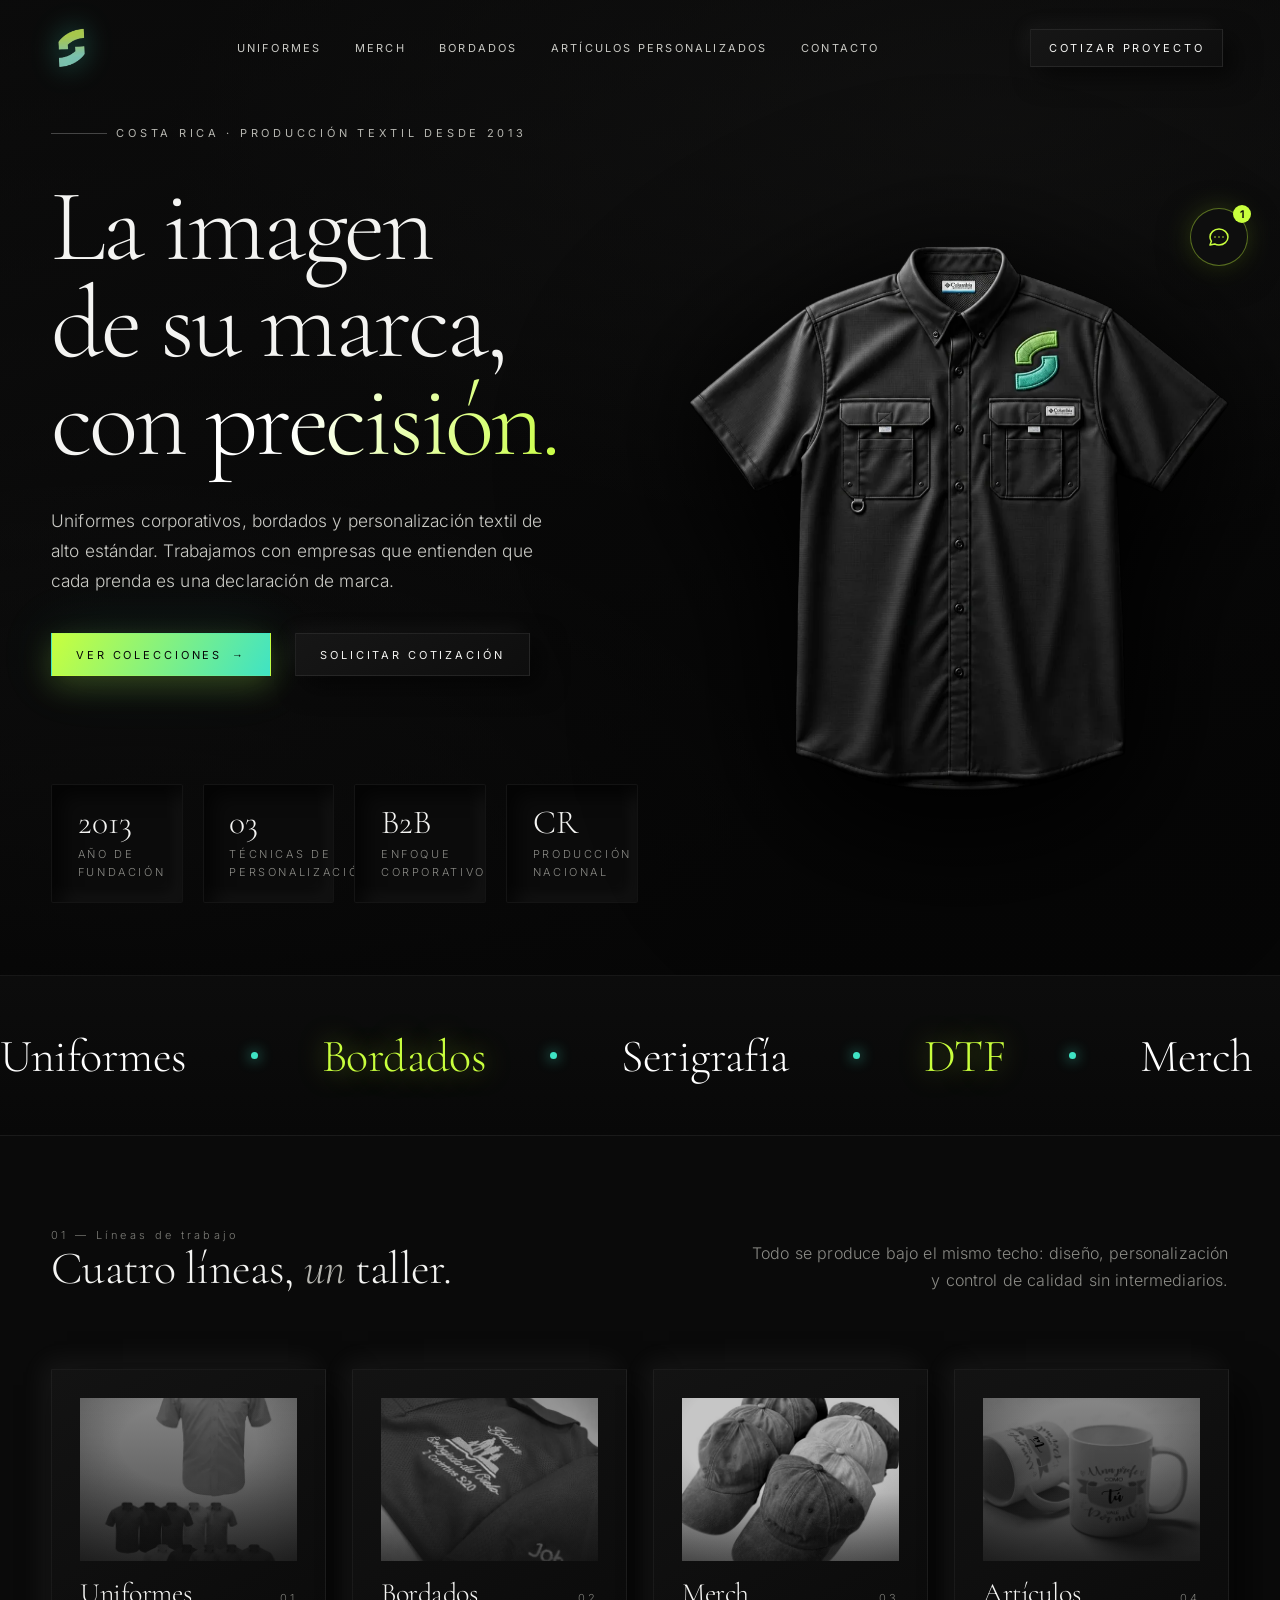
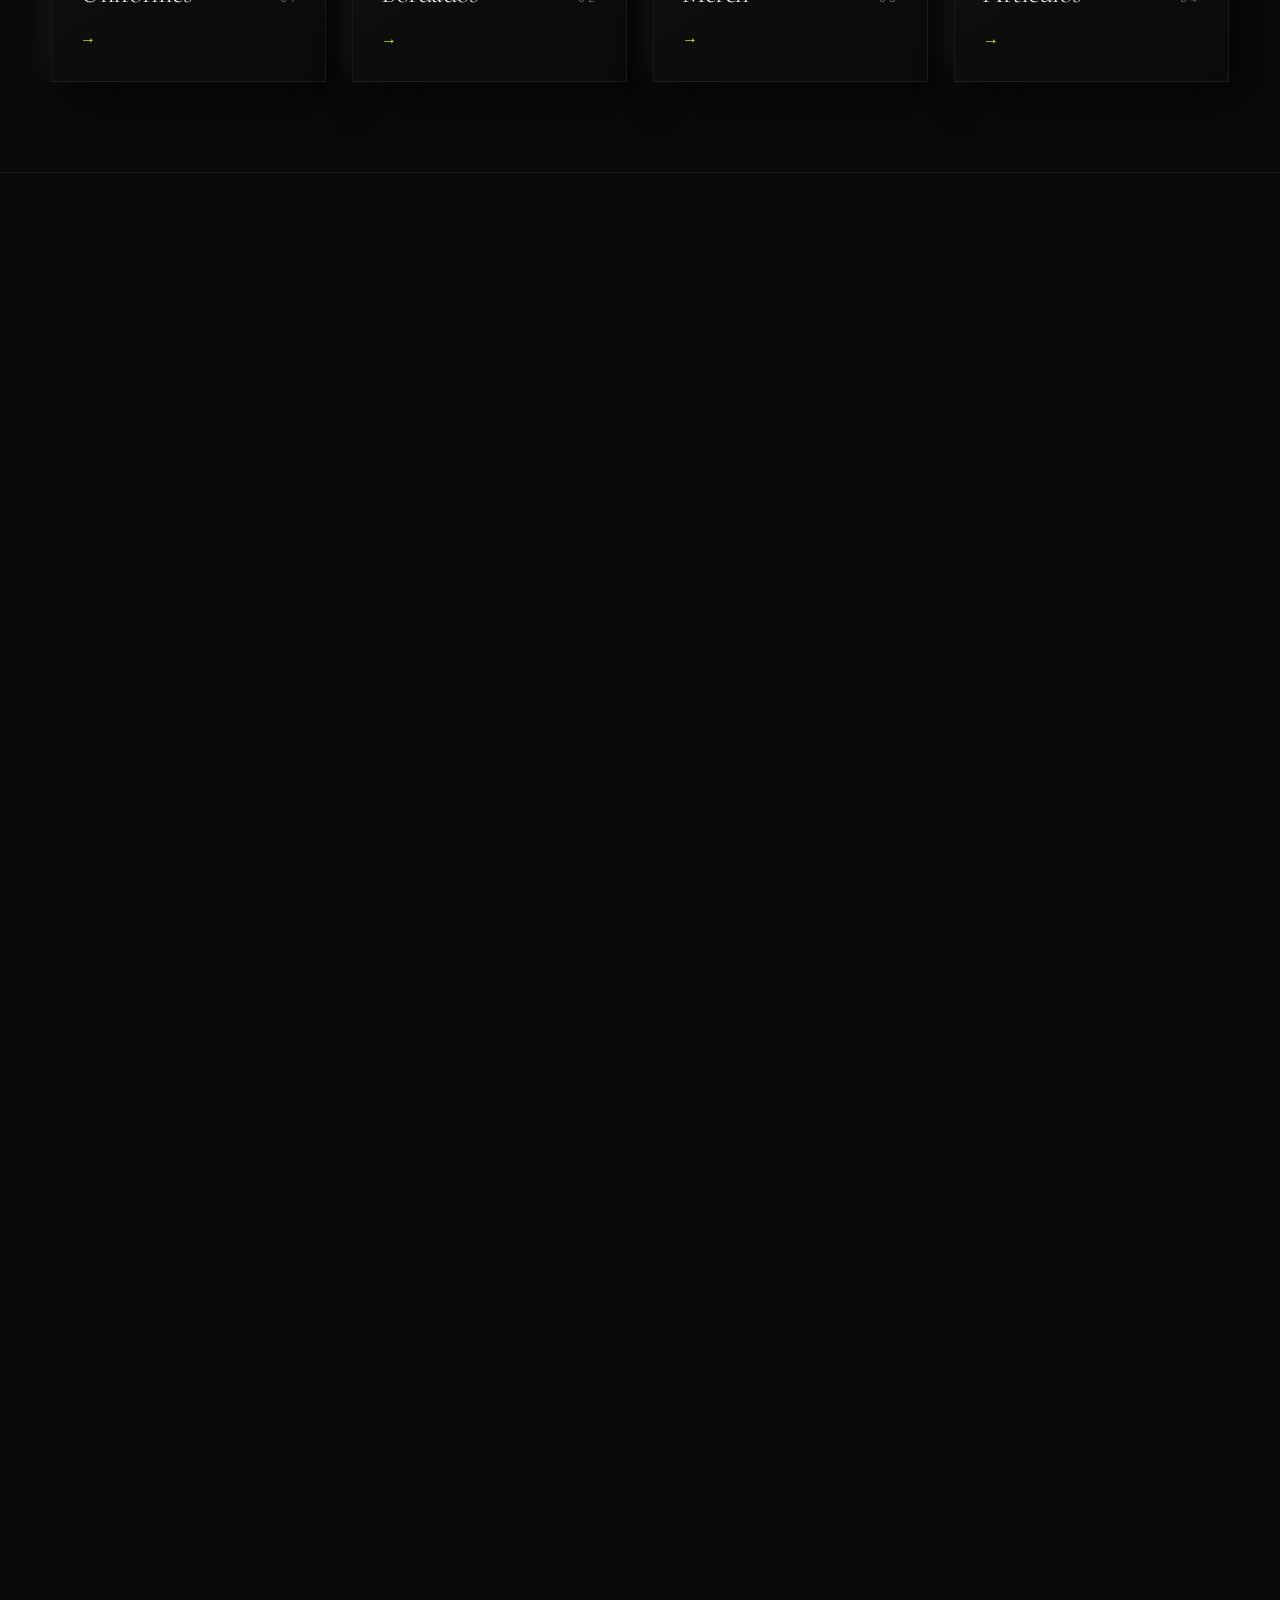
==== commit b695c705: "Add files via upload" ====
--- a/index.html
+++ b/index.html
@@ -6,7 +6,7 @@
 <title>Sinergia en Textiles — Uniformes, bordados y personalización textil en Costa Rica</title>
 <meta name="description" content="Empresa costarricense especializada en uniformes empresariales, bordados, DTF y serigrafía desde 2013. Personalización textil de alto estándar para marcas B2B.">
 <meta name="theme-color" content="#0a0a0a">
-<link rel="canonical" href="https://www.sinergiaentextiles.com/">
+<link rel="canonical" href="https://sinergia-en-textiles.vercel.app/">
 <link rel="icon" href="assets/favicon.png" type="image/png" sizes="48x48">
 
 <meta property="og:type" content="website">
@@ -14,13 +14,13 @@
 <meta property="og:site_name" content="Sinergia en Textiles">
 <meta property="og:title" content="Sinergia en Textiles — Uniformes y bordados de alto estándar">
 <meta property="og:description" content="Uniformes empresariales, bordados y personalización textil para marcas que cuidan su imagen. Costa Rica, desde 2013.">
-<meta property="og:url" content="https://www.sinergiaentextiles.com/">
-<meta property="og:image" content="https://www.sinergiaentextiles.com/assets/Log_fondo_negro.png">
+<meta property="og:url" content="https://sinergia-en-textiles.vercel.app/">
+<meta property="og:image" content="https://sinergia-en-textiles.vercel.app/assets/Log_fondo_negro.png">
 <meta property="og:image:alt" content="Logo de Sinergia en Textiles sobre fondo negro">
 <meta property="og:image:width" content="1200">
 <meta property="og:image:height" content="630">
 <meta name="twitter:card" content="summary_large_image">
-<meta name="twitter:image" content="https://www.sinergiaentextiles.com/assets/Log_fondo_negro.png">
+<meta name="twitter:image" content="https://sinergia-en-textiles.vercel.app/assets/Log_fondo_negro.png">
 <meta name="twitter:title" content="Sinergia en Textiles — Uniformes y bordados de alto estándar">
 <meta name="twitter:description" content="Uniformes empresariales, bordados y personalización textil para marcas que cuidan su imagen. Costa Rica, desde 2013.">
 
@@ -35,8 +35,8 @@
   "@context": "https://schema.org",
   "@type": "Organization",
   "name": "Sinergia en Textiles",
-  "url": "https://www.sinergiaentextiles.com",
-  "logo": "https://www.sinergiaentextiles.com/assets/Log_transparente.png",
+  "url": "https://sinergia-en-textiles.vercel.app",
+  "logo": "https://sinergia-en-textiles.vercel.app/assets/Log_transparente.png",
   "foundingDate": "2013",
   "description": "Producción y distribución de uniformes, bordados y personalización textil (DTF, serigrafía y bordado) para empresas en Costa Rica.",
   "address": {
@@ -64,7 +64,7 @@
   "@context": "https://schema.org",
   "@type": "WebSite",
   "name": "Sinergia en Textiles",
-  "url": "https://www.sinergiaentextiles.com/",
+  "url": "https://sinergia-en-textiles.vercel.app/",
   "inLanguage": "es-CR",
   "publisher": {
     "@type": "Organization",
--- a/css/styles.css
+++ b/css/styles.css
@@ -1307,12 +1307,24 @@
 }
 
 /* --- Tarjetas: elevación 3D + barrido neón --- */
-.card,
-.card:hover {
-  transform: perspective(var(--perspective))
-             translateY(var(--lift, 0px))
-             rotateX(var(--rx, 0deg))
-             rotateY(var(--ry, 0deg));
+@media (hover: hover) and (pointer: fine) {
+  .card,
+  .card:hover {
+    transform: perspective(var(--perspective))
+               translateY(var(--lift, 0px))
+               rotateX(var(--rx, 0deg))
+               rotateY(var(--ry, 0deg));
+  }
+  .card {
+    transform-style: preserve-3d;
+  }
+  .card:hover {
+    --lift: -16px;
+    border-color: rgba(200, 255, 61, 0.30);
+    box-shadow: 20px 20px 50px rgba(0, 0, 0, 0.68),
+                -12px -12px 30px rgba(255, 255, 255, 0.05),
+                0 0 54px rgba(200, 255, 61, 0.12);
+  }
 }
 .card {
   --lift: 0px;
@@ -1321,17 +1333,9 @@
   background: linear-gradient(150deg, #131313 0%, #0b0b0b 100%);
   border-color: rgba(255, 255, 255, 0.06);
   box-shadow: var(--neu-raise);
-  transform-style: preserve-3d;
   transition: box-shadow 0.55s var(--ease),
               border-color 0.55s var(--ease),
               transform 0.35s var(--ease);
-}
-.card:hover {
-  --lift: -16px;
-  border-color: rgba(200, 255, 61, 0.30);
-  box-shadow: 20px 20px 50px rgba(0, 0, 0, 0.68),
-              -12px -12px 30px rgba(255, 255, 255, 0.05),
-              0 0 54px rgba(200, 255, 61, 0.12);
 }
 /* z-index: 4 => la foto queda sobre .card__link (z-index 3) para que el clic
    abra el lightbox; el resto de la tarjeta sigue navegando al detalle. */
@@ -1399,6 +1403,39 @@
 .card:hover .card__title { color: var(--ink); }
 .card__foot { color: var(--neon-a); text-shadow: 0 0 16px rgba(200, 255, 61, 0.35); }
 
+/* Táctil: imágenes a color, sin escala de grises (no hay hover en touch) */
+@media (hover: none), (pointer: coarse) {
+  .card__media img {
+    filter: grayscale(0) brightness(0.95) contrast(1.03) saturate(1.05);
+  }
+  .card--studio .card__media img,
+  .cat--studio .cat__media img {
+    filter: grayscale(0) brightness(0.92) contrast(1.05) saturate(1.05);
+  }
+  .cat__media img {
+    filter: grayscale(0) brightness(0.92) contrast(1.03) saturate(1.05);
+  }
+  .gallery__item img {
+    filter: grayscale(0) brightness(0.90) contrast(1.03);
+  }
+  /* Eliminar transform 3D para que el z-index funcione correctamente en touch */
+  .card,
+  .card:hover {
+    transform: none;
+    transform-style: flat;
+  }
+  .cat,
+  .cat:hover {
+    transform: none;
+    transform-style: flat;
+  }
+  /* Asegurar que .card__media reciba el toque sobre .card__link */
+  .card__media {
+    z-index: 5;
+    position: relative;
+  }
+}
+
 /* --- Hero: pieza única de producto + micro partículas --- */
 .hero { perspective: 1400px; }
 
@@ -1572,7 +1609,9 @@
   filter: grayscale(1) brightness(0.76) contrast(1.06);
   transition: transform 1.1s var(--ease), filter 0.7s var(--ease);
 }
-.cat:hover .cat__media img { transform: scale(1.1); filter: grayscale(0) brightness(0.98) saturate(1.05); }
+@media (hover: hover) {
+  .cat:hover .cat__media img { transform: scale(1.1); filter: grayscale(0) brightness(0.98) saturate(1.05); }
+}
 .cat__row {
   display: flex;
   align-items: baseline;
@@ -2241,4 +2280,109 @@
   border-color: var(--neon-a);
 }
 
-
+/* -- Chat: responsive móvil ----------------------------------- */
+@media (max-width: 480px) {
+  .chat-widget {
+    bottom: 0.75rem;
+    right: 0.75rem;
+  }
+  .chat-toggle {
+    width: 50px;
+    height: 50px;
+  }
+  .chat-toggle__icon {
+    width: 20px;
+    height: 20px;
+  }
+  .chat-toggle__badge {
+    width: 16px; height: 16px;
+    font-size: 9px;
+  }
+  .chat-panel {
+    width: calc(100vw - 1.5rem);
+    height: calc(100dvh - 5rem);
+    max-height: 520px;
+    border-radius: 14px;
+  }
+  .chat-header {
+    padding: 0.75rem 1rem;
+  }
+  .chat-header__name {
+    font-size: 0.76rem;
+  }
+  .chat-messages {
+    padding: 1rem 0.75rem;
+    gap: 0.85rem;
+  }
+  .chat-msg__bubble {
+    max-width: 90%;
+    font-size: 0.76rem;
+    padding: 0.65rem 0.85rem;
+  }
+  .chat-msg__avatar {
+    width: 26px; height: 26px;
+    font-size: 0.6rem;
+  }
+  .chat-chip {
+    font-size: 0.64rem;
+    padding: 0.38em 0.75em;
+  }
+  .chat-input {
+    font-size: 0.78rem;
+    padding: 0.55rem 0.75rem;
+  }
+  .chat-send {
+    width: 34px; height: 34px;
+  }
+  .chat-send svg { width: 14px; height: 14px; }
+  .chat-input-row {
+    padding: 0.65rem 0.75rem;
+  }
+}
+
+/* -- Chat: landscape móvil (altura reducida) -------------------- */
+@media (max-height: 500px) {
+  .chat-panel {
+    height: calc(100dvh - 4.5rem);
+    max-height: none;
+  }
+  .chat-messages {
+    padding: 0.75rem;
+    gap: 0.65rem;
+  }
+  .chat-header {
+    padding: 0.6rem 1rem;
+  }
+}
+
+/* -- Categorías: 1 columna en pantallas muy pequeñas ------------ */
+@media (max-width: 400px) {
+  .categories {
+    grid-template-columns: 1fr;
+  }
+  .hero__meta {
+    grid-template-columns: 1fr;
+    gap: 0.6rem;
+  }
+}
+
+/* -- Galería: ajustes para pantallas muy pequeñas --------------- */
+@media (max-width: 420px) {
+  .gallery {
+    grid-template-columns: 1fr;
+  }
+  .gallery__item { aspect-ratio: 4 / 3; }
+  .gallery__item--wide { grid-column: span 1; aspect-ratio: 16 / 9; }
+}
+
+/* -- Chat: movimiento reducido --------------------------------- */
+@media (prefers-reduced-motion: reduce) {
+  .chat-panel { transition: none; }
+  .chat-msg { transition: none; opacity: 1; transform: none; }
+  .chat-toggle__icon { transition: none; }
+  .chat-toggle__badge { animation: none; }
+  .chat-header__status { animation: none; }
+  .chat-dots span { animation: none; opacity: 0.6; }
+  .chat-quick { transition: none; }
+}
+
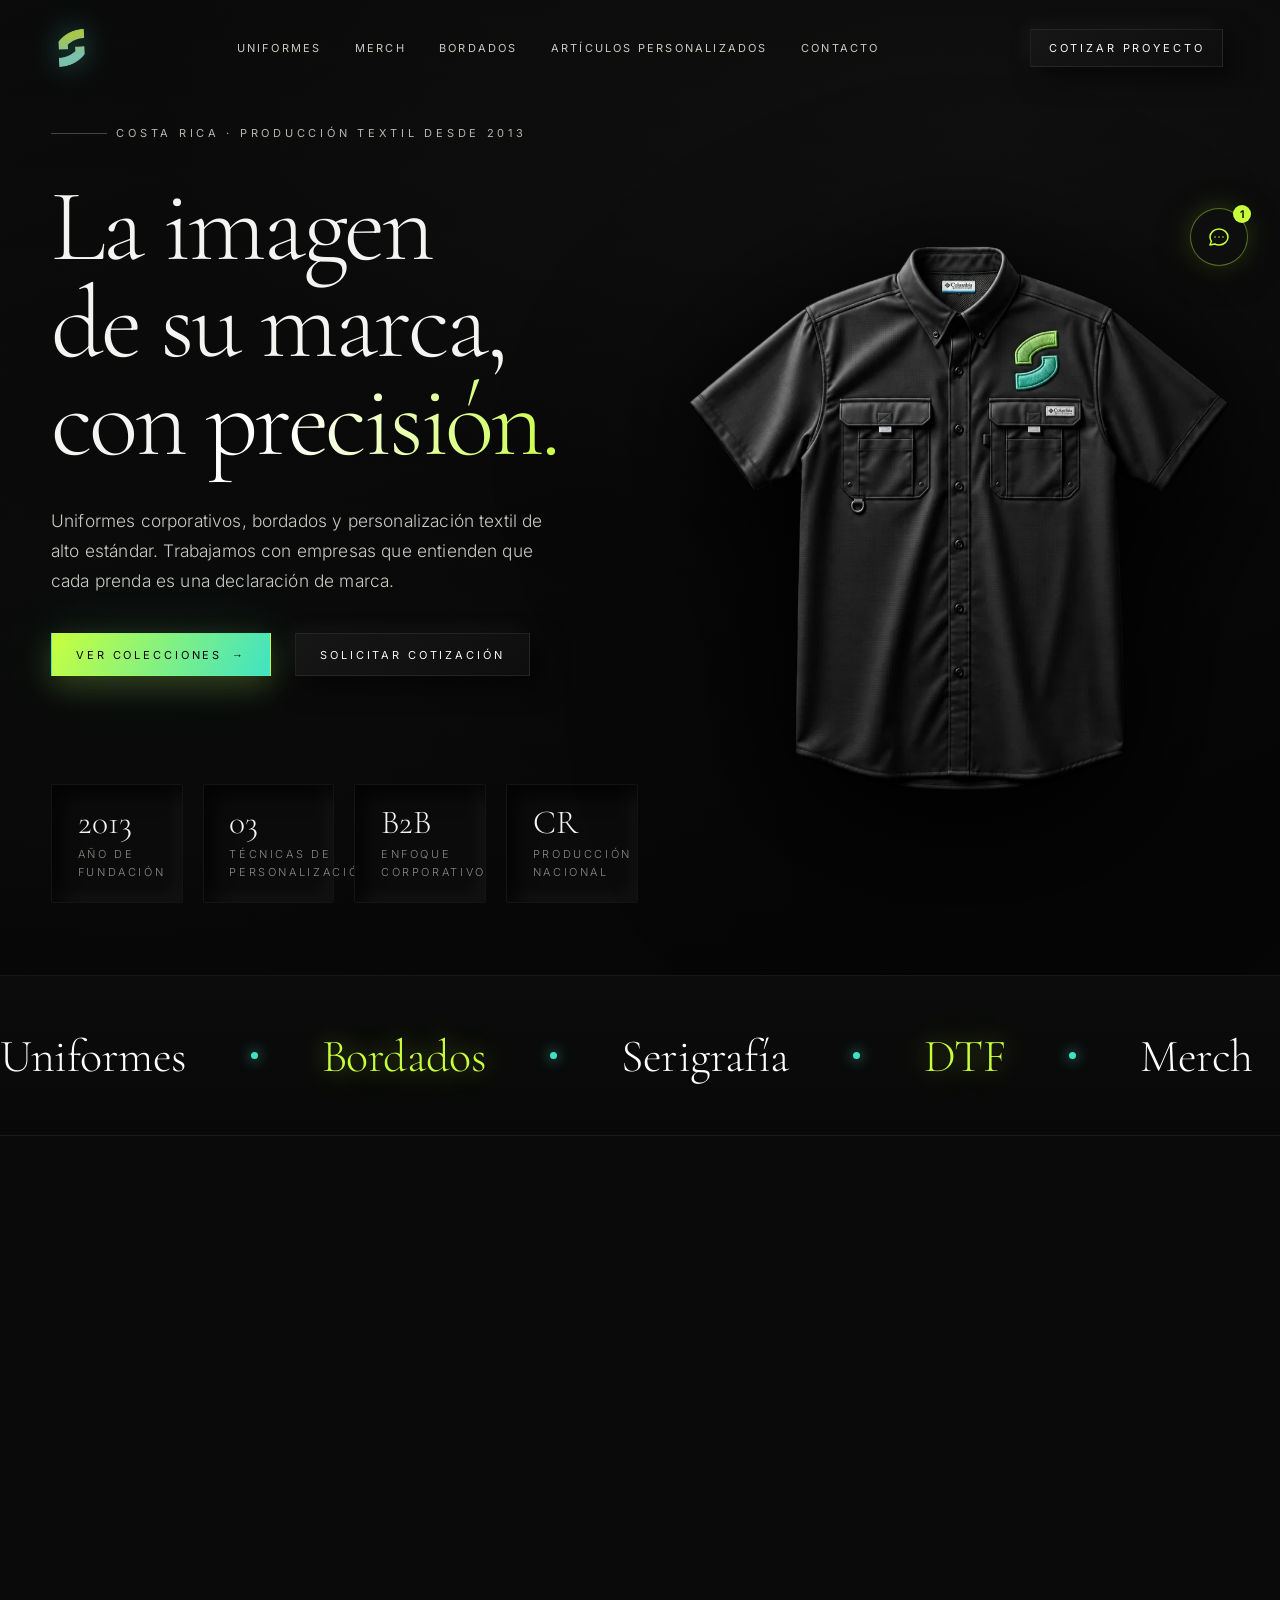
==== commit 5777080a: "Add files via upload" ====
--- a/index.html
+++ b/index.html
@@ -740,7 +740,7 @@
           <h2 class="footer__title">Contacto</h2>
           <div class="footer__links">
             <a href="tel:+50660536545">(+506) 6053-6545</a>
-            <a href="mailto:sinergiaentextiles@gmail.com">sinergiaentextiles@gmail.com</a>
+            <a href="mailto:sinergiaentextiles@gmail.com">sinergiaentextiles@<wbr>gmail.com</a>
             <a href="https://wa.me/50660536545" target="_blank" rel="noopener">WhatsApp directo</a>
             <span class="muted">Guadalupe — 100 este y 100 norte del Palí de Novacentro</span>
           </div>
--- a/css/styles.css
+++ b/css/styles.css
@@ -1003,7 +1003,9 @@
   gap: clamp(2rem, 4vw, 3rem);
 }
 
-.footer__col { display: grid; gap: 1.1rem; align-content: start; }
+/* min-width: 0 + overflow-wrap: anywhere -> el correo (palabra de ~198px sin
+   espacios) ensanchaba esta columna y se salía 14px del borde a 1024px */
+.footer__col { display: grid; gap: 1.1rem; align-content: start; min-width: 0; }
 .footer__title {
   font-family: var(--sans);
   font-size: var(--fs-label);
@@ -1016,6 +1018,7 @@
 .footer__links a {
   font-size: var(--fs-small);
   color: var(--ink-soft);
+  overflow-wrap: anywhere;
   transition: color var(--t-fast) var(--ease), padding-left var(--t-fast) var(--ease);
 }
 .footer__links a:hover { color: var(--ink); padding-left: 6px; }
@@ -1403,38 +1406,6 @@
 .card:hover .card__title { color: var(--ink); }
 .card__foot { color: var(--neon-a); text-shadow: 0 0 16px rgba(200, 255, 61, 0.35); }
 
-/* Táctil: imágenes a color, sin escala de grises (no hay hover en touch) */
-@media (hover: none), (pointer: coarse) {
-  .card__media img {
-    filter: grayscale(0) brightness(0.95) contrast(1.03) saturate(1.05);
-  }
-  .card--studio .card__media img,
-  .cat--studio .cat__media img {
-    filter: grayscale(0) brightness(0.92) contrast(1.05) saturate(1.05);
-  }
-  .cat__media img {
-    filter: grayscale(0) brightness(0.92) contrast(1.03) saturate(1.05);
-  }
-  .gallery__item img {
-    filter: grayscale(0) brightness(0.90) contrast(1.03);
-  }
-  /* Eliminar transform 3D para que el z-index funcione correctamente en touch */
-  .card,
-  .card:hover {
-    transform: none;
-    transform-style: flat;
-  }
-  .cat,
-  .cat:hover {
-    transform: none;
-    transform-style: flat;
-  }
-  /* Asegurar que .card__media reciba el toque sobre .card__link */
-  .card__media {
-    z-index: 5;
-    position: relative;
-  }
-}
 
 /* --- Hero: pieza única de producto + micro partículas --- */
 .hero { perspective: 1400px; }
@@ -1971,9 +1942,18 @@
   flex-direction: column;
   align-items: flex-end;
   gap: 0.75rem;
+  /* El contenedor no captura toques: mientras el panel está oculto su caja
+     sigue ocupando ~350×640 px y se comía los toques de todo lo que había
+     debajo (en móvil no se abrían ni las fotos ni los botones).
+     Solo reciben eventos el botón y el panel abierto. */
+  pointer-events: none;
 }
 
 /* -- Botón toggle ------------------------------------------------ */
+.chat-toggle,
+.chat-panel.is-open {
+  pointer-events: auto;
+}
 .chat-toggle {
   position: relative;
   width: 58px;
@@ -2386,3 +2366,42 @@
   .chat-quick { transition: none; }
 }
 
+/* ==========================================================================
+   TÁCTIL — ÚLTIMO BLOQUE DE FOTOS: NO MOVER DE AQUÍ
+   Anula los filtros en escala de grises cuando no hay hover (móvil/tablet).
+   Tiene que ser el último: las reglas base de .cat__media y de .gallery__item
+   viven más abajo que el resto del CSS y, al compartir especificidad, volvían
+   a dejar las fotos en B/N en pantallas táctiles.
+   ========================================================================== */
+/* Táctil: imágenes a color, sin escala de grises (no hay hover en touch) */
+@media (hover: none), (pointer: coarse) {
+  .card__media img {
+    filter: grayscale(0) brightness(0.95) contrast(1.03) saturate(1.05);
+  }
+  .card--studio .card__media img,
+  .cat--studio .cat__media img {
+    filter: grayscale(0) brightness(0.92) contrast(1.05) saturate(1.05);
+  }
+  .cat__media img {
+    filter: grayscale(0) brightness(0.92) contrast(1.03) saturate(1.05);
+  }
+  .gallery__item img {
+    filter: grayscale(0) brightness(0.90) contrast(1.03);
+  }
+  /* Eliminar transform 3D para que el z-index funcione correctamente en touch */
+  .card,
+  .card:hover {
+    transform: none;
+    transform-style: flat;
+  }
+  .cat,
+  .cat:hover {
+    transform: none;
+    transform-style: flat;
+  }
+  /* Asegurar que .card__media reciba el toque sobre .card__link */
+  .card__media {
+    z-index: 5;
+    position: relative;
+  }
+}
